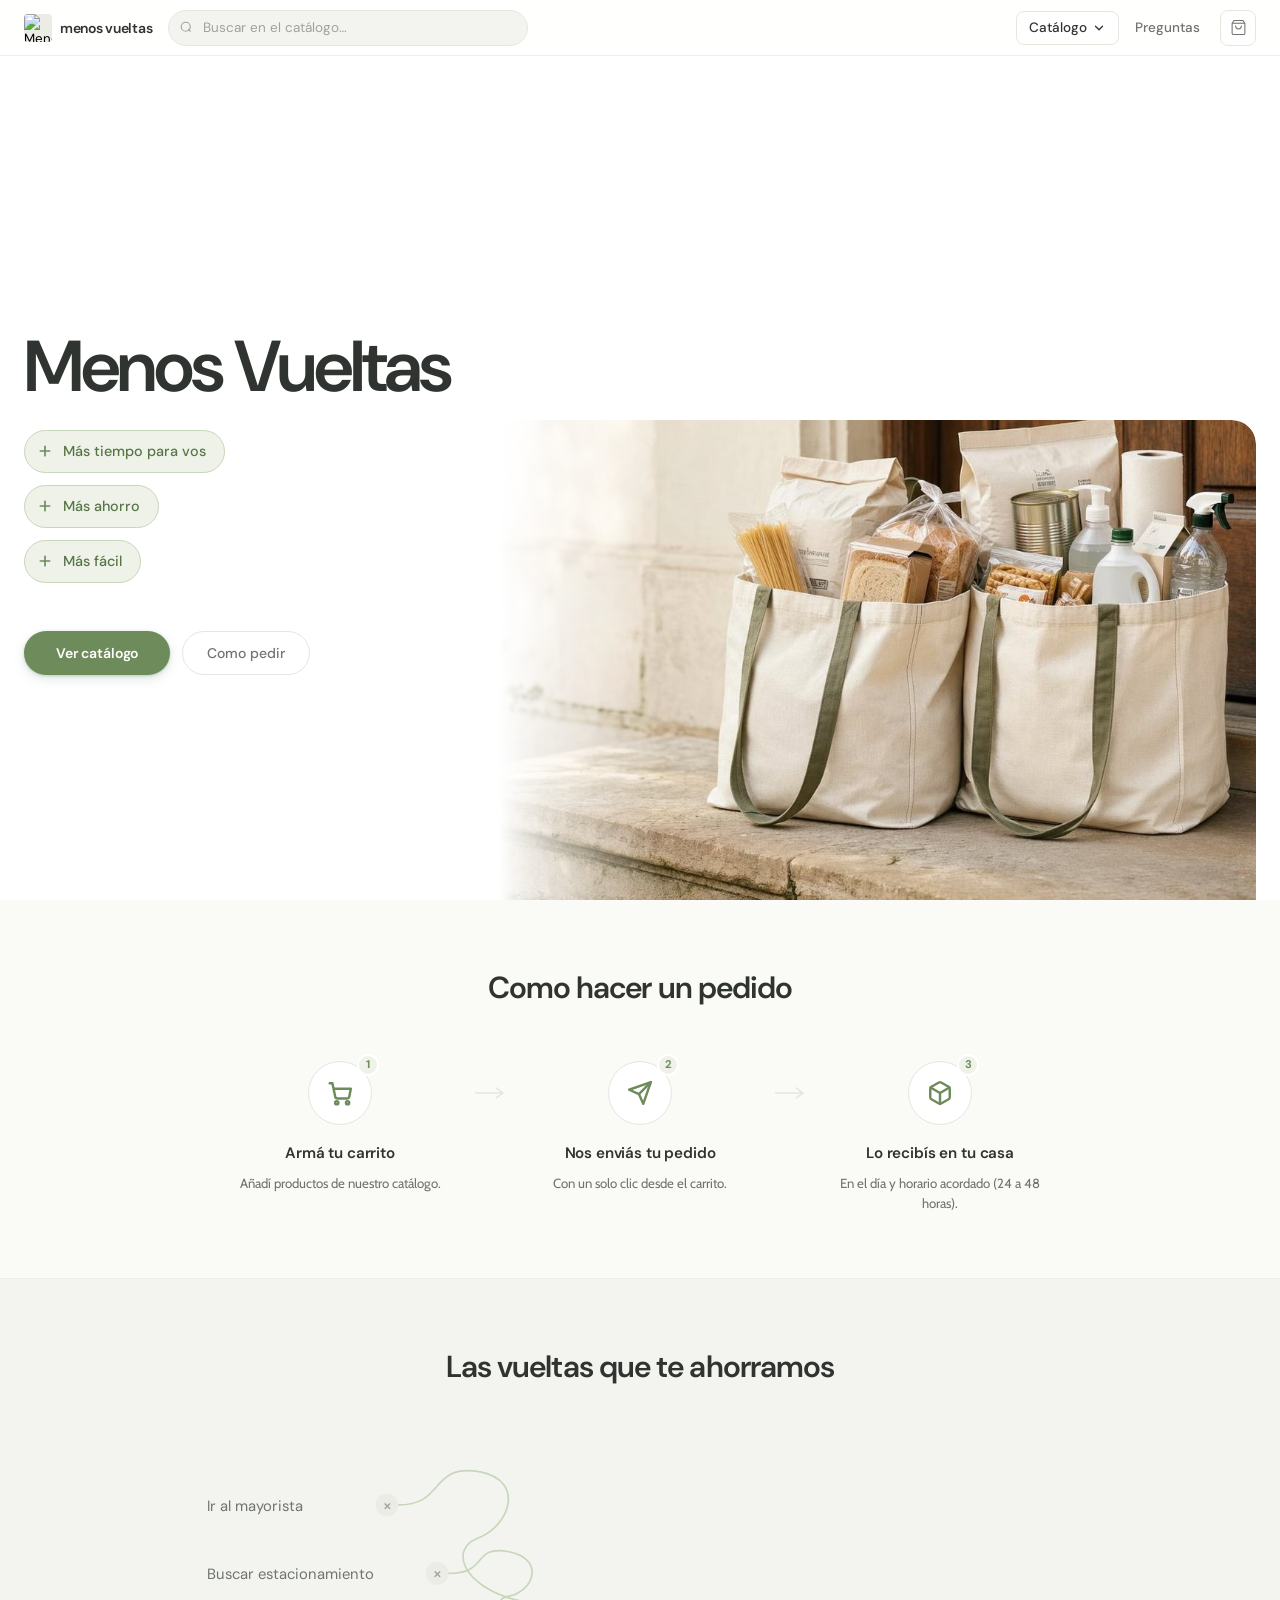
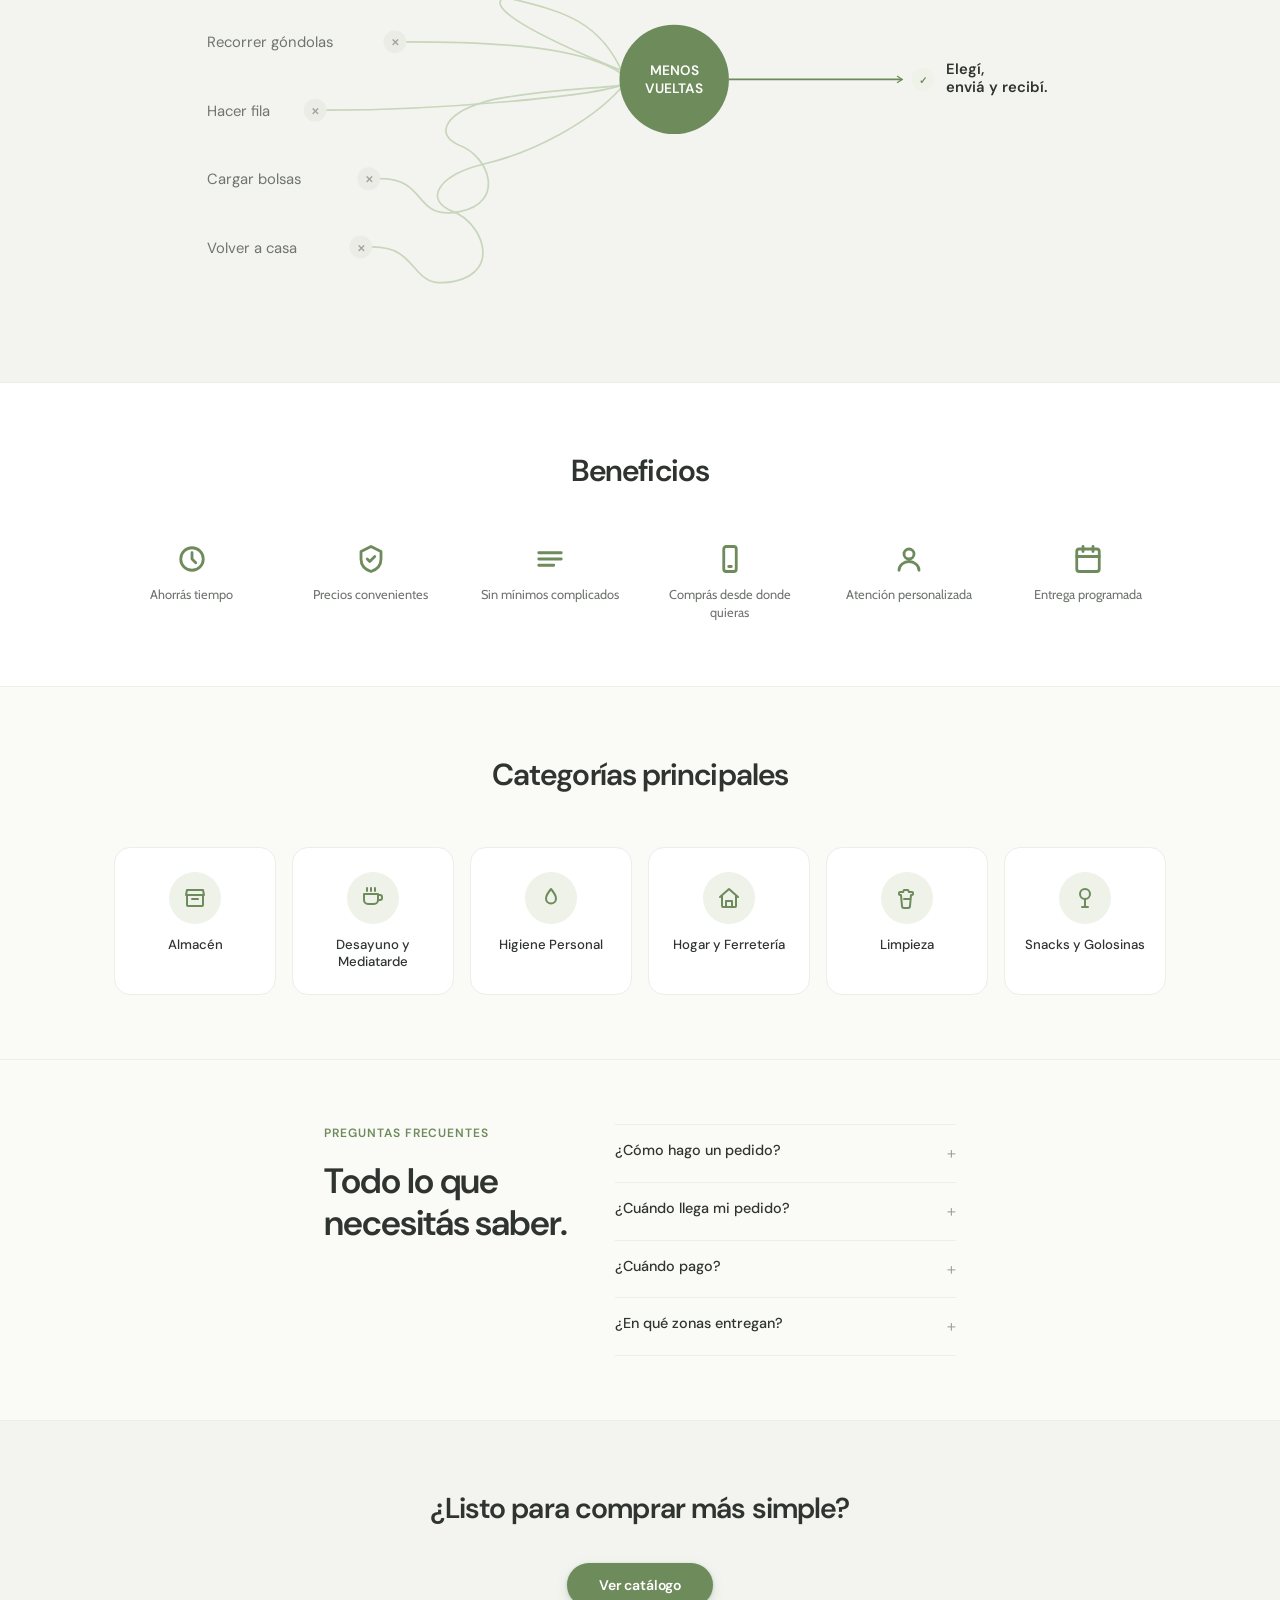
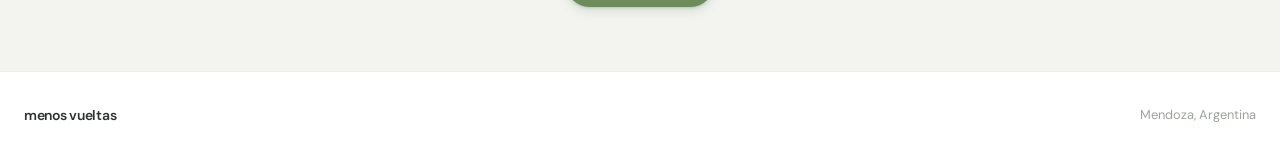
==== index.html @ 3ae4b226 "nuevo Vueltas que te ahorramos" ====
<!DOCTYPE html>
<html lang="es">
<head>
<meta charset="UTF-8">
<meta name="viewport" content="width=device-width, initial-scale=1.0">
<title>Menos Vueltas</title>
<link rel="preconnect" href="https://fonts.googleapis.com">
<link rel="preconnect" href="https://fonts.gstatic.com" crossorigin>
<link href="https://fonts.googleapis.com/css2?family=DM+Sans:ital,opsz,wght@0,9..40,300;0,9..40,400;0,9..40,500;0,9..40,600;0,9..40,700&family=Cabin:wght@400;500;600&display=swap" rel="stylesheet">
<link rel="stylesheet" href="styles.css">
</head>
<body>

<!-- ══ BARRA SUPERIOR ══ -->
<header class="topbar">
  <div class="topbar-inner">

    <button class="brand" onclick="mostrarLanding()">
      <img src="" alt="Menos Vueltas" class="brand-logo">
      <span class="brand-name">menos vueltas</span>
    </button>

    <div class="topbar-center">
      <div class="search-wrap">
        <svg class="search-icon" viewBox="0 0 20 20" fill="none">
          <circle cx="9" cy="9" r="6" stroke="currentColor" stroke-width="1.5"/>
          <path d="M15 15l-2.5-2.5" stroke="currentColor" stroke-width="1.5" stroke-linecap="round"/>
        </svg>
        <input type="text" id="buscador" placeholder="Buscar en el catálogo…" autocomplete="off">
      </div>
    </div>

    <nav class="topbar-nav">
      <div class="nav-dropdown" id="navDropdown">
        <button class="nav-pill" onclick="toggleMegamenu()">
          Catálogo
          <svg class="chevron" viewBox="0 0 16 16" fill="none">
            <path d="M4 6l4 4 4-4" stroke="currentColor" stroke-width="1.5" stroke-linecap="round" stroke-linejoin="round"/>
          </svg>
        </button>
        <div class="nav-megamenu">
          <div class="megamenu-grid" id="megamenuGrid"></div>
        </div>
      </div>

      <button class="nav-ghost hide-mobile" onclick="scrollLanding('faq')">Preguntas</button>

      <button class="cart-trigger" onclick="abrirCarrito()">
        <svg viewBox="0 0 24 24" fill="none">
          <path d="M6 2L3 6v14a2 2 0 002 2h14a2 2 0 002-2V6l-3-4z" stroke="currentColor" stroke-width="1.5" stroke-linejoin="round"/>
          <line x1="3" y1="6" x2="21" y2="6" stroke="currentColor" stroke-width="1.5"/>
          <path d="M16 10a4 4 0 01-8 0" stroke="currentColor" stroke-width="1.5" stroke-linecap="round"/>
        </svg>
        <span class="cart-count" id="cartCount">0</span>
      </button>
    </nav>

  </div>
</header>


<!-- ══ LANDING ══ -->
<div id="vista-landing">

  <!-- Hero -->
  <section class="hero-bg">
  <div class="hero">
    <div class="hero-inner">
      <h1 class="hero-title">Menos Vueltas</h1>
      <div class="hero-pills">
        <span class="hero-pill">
          <svg viewBox="0 0 24 24" fill="none" stroke="currentColor" stroke-width="2.5" stroke-linecap="round"><line x1="12" y1="5" x2="12" y2="19"/><line x1="5" y1="12" x2="19" y2="12"/></svg>
          Más tiempo para vos
        </span>
        <span class="hero-pill">
          <svg viewBox="0 0 24 24" fill="none" stroke="currentColor" stroke-width="2.5" stroke-linecap="round"><line x1="12" y1="5" x2="12" y2="19"/><line x1="5" y1="12" x2="19" y2="12"/></svg>
          Más ahorro
        </span>
        <span class="hero-pill">
          <svg viewBox="0 0 24 24" fill="none" stroke="currentColor" stroke-width="2.5" stroke-linecap="round"><line x1="12" y1="5" x2="12" y2="19"/><line x1="5" y1="12" x2="19" y2="12"/></svg>
          Más fácil
        </span>
      </div>
      <div class="hero-actions">
        <button class="btn-primary" onclick="mostrarCatalogo()">Ver catálogo</button>
        <button class="btn-ghost-dark" onclick="scrollLanding('como-comprar')">Como pedir</button>
      </div>
    </div>
    <div class="hero-visual">
      <img src="hero-bolsas.jpg" alt="Bolsas de compras Menos Vueltas" class="hero-photo">
    </div>
  </div>
  </section>

  <!-- Cómo comprar -->
  <section id="como-comprar" class="como-comprar">
    <div class="como-comprar-inner">
      <h2 class="seccion-h2-center">Como hacer un pedido</h2>
      <div class="pasos-row">

        <div class="paso">
          <div class="paso-icon">
            <span class="paso-num">1</span>
            <svg viewBox="0 0 24 24" fill="none" stroke="currentColor" stroke-width="2.25" stroke-linecap="round" stroke-linejoin="round">
              <circle cx="9" cy="21" r="1.5"/>
              <circle cx="19" cy="21" r="1.5"/>
              <path d="M2.5 3h2.5l2.6 12.4a2 2 0 002 1.6h9a2 2 0 002-1.8L22 8H6"/>
            </svg>
          </div>
          <h3>Armá tu carrito</h3>
          <p>Añadí productos de nuestro catálogo.</p>
        </div>

        <div class="paso-arrow-wrap">
          <svg class="paso-arrow" viewBox="0 0 40 16" fill="none" stroke="currentColor" stroke-width="2" stroke-linecap="round">
            <path d="M2 8h34M28 2l8 6-8 6"/>
          </svg>
        </div>

        <div class="paso">
          <div class="paso-icon">
            <span class="paso-num">2</span>
            <svg viewBox="0 0 24 24" fill="none" stroke="currentColor" stroke-width="2.25" stroke-linecap="round" stroke-linejoin="round">
              <path d="M22 2L11 13"/>
              <path d="M22 2l-7 20-4-9-9-4 20-7z"/>
            </svg>
          </div>
          <h3>Nos enviás tu pedido</h3>
          <p>Con un solo clic desde el carrito.</p>
        </div>

        <div class="paso-arrow-wrap">
          <svg class="paso-arrow" viewBox="0 0 40 16" fill="none" stroke="currentColor" stroke-width="2" stroke-linecap="round">
            <path d="M2 8h34M28 2l8 6-8 6"/>
          </svg>
        </div>

        <div class="paso">
          <div class="paso-icon">
            <span class="paso-num">3</span>
            <svg viewBox="0 0 24 24" fill="none" stroke="currentColor" stroke-width="2.25" stroke-linecap="round" stroke-linejoin="round">
              <path d="M21 16V8a2 2 0 00-1-1.73l-7-4a2 2 0 00-2 0l-7 4A2 2 0 003 8v8a2 2 0 001 1.73l7 4a2 2 0 002 0l7-4A2 2 0 0021 16z"/>
              <polyline points="3.27 6.96 12 12.01 20.73 6.96"/>
              <line x1="12" y1="22.08" x2="12" y2="12"/>
            </svg>
          </div>
          <h3>Lo recibís en tu casa</h3>
          <p>En el día y horario acordado (24 a 48 horas).</p>
        </div>

      </div>
    </div>
  </section>

  <!-- Las vueltas que te ahorramos -->
  <section class="vueltas">
    <div class="vueltas-inner">
      <h2 class="seccion-h2-center">Las vueltas que te ahorramos</h2>

      <div class="vueltas-svg-wrap">
        <svg class="vueltas-svg" viewBox="0 0 800 420" xmlns="http://www.w3.org/2000/svg" preserveAspectRatio="xMidYMid meet">
          <defs>
            <marker id="arrowVueltas" viewBox="0 0 10 10" refX="8" refY="5" markerWidth="5" markerHeight="5" orient="auto-start-reverse">
              <path d="M2 1L8 5L2 9" fill="none" stroke="#6E8B5B" stroke-width="1.5"/>
            </marker>
          </defs>

          <!-- ══ ITEMS IZQUIERDA — texto a la izquierda, badge pegado al final ══ -->
          <text x="20" y="62"  font-size="13" fill="#6F746E" font-family="DM Sans, sans-serif">Ir al mayorista</text>
          <circle cx="178" cy="57"  r="10" fill="#EAECE5"/>
          <text   x="178" y="61"  font-size="9" fill="#9EA39D" text-anchor="middle" font-weight="600">✕</text>

          <text x="20" y="122" font-size="13" fill="#6F746E" font-family="DM Sans, sans-serif">Buscar estacionamiento</text>
          <circle cx="222" cy="117" r="10" fill="#EAECE5"/>
          <text   x="222" y="121" font-size="9" fill="#9EA39D" text-anchor="middle" font-weight="600">✕</text>

          <text x="20" y="182" font-size="13" fill="#6F746E" font-family="DM Sans, sans-serif">Recorrer góndolas</text>
          <circle cx="185" cy="177" r="10" fill="#EAECE5"/>
          <text   x="185" y="181" font-size="9" fill="#9EA39D" text-anchor="middle" font-weight="600">✕</text>

          <text x="20" y="242" font-size="13" fill="#6F746E" font-family="DM Sans, sans-serif">Hacer fila</text>
          <circle cx="115" cy="237" r="10" fill="#EAECE5"/>
          <text   x="115" y="241" font-size="9" fill="#9EA39D" text-anchor="middle" font-weight="600">✕</text>

          <text x="20" y="302" font-size="13" fill="#6F746E" font-family="DM Sans, sans-serif">Cargar bolsas</text>
          <circle cx="162" cy="297" r="10" fill="#EAECE5"/>
          <text   x="162" y="301" font-size="9" fill="#9EA39D" text-anchor="middle" font-weight="600">✕</text>

          <text x="20" y="362" font-size="13" fill="#6F746E" font-family="DM Sans, sans-serif">Volver a casa</text>
          <circle cx="155" cy="357" r="10" fill="#EAECE5"/>
          <text   x="155" y="361" font-size="9" fill="#9EA39D" text-anchor="middle" font-weight="600">✕</text>

          <!-- ══ CURVAS CON RULOS desde el borde derecho de cada badge ══ -->

          <!-- Ir al mayorista (sale x=188): rulo hacia arriba -->
          <path d="M188 57 C 230 57, 215 20, 260 28 C 300 36, 285 76, 258 86 C 232 96, 245 128, 290 140 C 330 150, 365 158, 385 205"
                stroke="#C8D6BB" stroke-width="1.5" fill="none"/>

          <!-- Buscar estacionamiento (sale x=232): rulo pequeño arriba -->
          <path d="M232 117 C 268 117, 252 92, 285 98 C 316 104, 308 132, 285 137 C 266 141, 275 158, 388 204"
                stroke="#C8D6BB" stroke-width="1.5" fill="none"/>

          <!-- Recorrer góndolas (sale x=195): leve arco -->
          <path d="M195 177 C 280 177, 350 182, 384 205"
                stroke="#C8D6BB" stroke-width="1.5" fill="none"/>

          <!-- Hacer fila (sale x=125): leve arco desde abajo -->
          <path d="M125 237 C 230 237, 360 224, 384 215"
                stroke="#C8D6BB" stroke-width="1.5" fill="none"/>

          <!-- Cargar bolsas (sale x=172): rulo hacia abajo -->
          <path d="M172 297 C 215 297, 200 334, 242 326 C 282 318, 268 278, 242 268 C 218 258, 230 238, 270 228 C 320 218, 365 218, 385 215"
                stroke="#C8D6BB" stroke-width="1.5" fill="none"/>

          <!-- Volver a casa (sale x=165): rulo grande hacia abajo -->
          <path d="M165 357 C 210 357, 195 396, 238 387 C 278 378, 262 336, 236 326 C 210 316, 222 294, 264 284 C 306 274, 356 248, 383 218"
                stroke="#C8D6BB" stroke-width="1.5" fill="none"/>

          <!-- ══ LOGO CENTRAL ══ -->
          <circle cx="430" cy="210" r="48" fill="#6E8B5B"/>
          <text x="430" y="206" font-size="12" fill="white" text-anchor="middle" font-family="DM Sans, sans-serif" font-weight="600">MENOS</text>
          <text x="430" y="222" font-size="12" fill="white" text-anchor="middle" font-family="DM Sans, sans-serif" font-weight="600">VUELTAS</text>

          <!-- ══ LÍNEA DE SALIDA ══ -->
          <path d="M478 210 L 630 210" stroke="#6E8B5B" stroke-width="1.5" fill="none" marker-end="url(#arrowVueltas)"/>

          <!-- Check + texto -->
          <circle cx="648" cy="210" r="10" fill="#EEF2E9"/>
          <text x="648" y="214" font-size="9" fill="#6E8B5B" text-anchor="middle" font-weight="700">✓</text>
          <text x="668" y="205" font-size="13" fill="#2F3430" font-family="DM Sans, sans-serif" font-weight="600">Elegí,</text>
          <text x="668" y="221" font-size="13" fill="#2F3430" font-family="DM Sans, sans-serif" font-weight="600">enviá y recibí.</text>

        </svg>
      </div>

    </div>
  </section>

  <!-- Beneficios -->
  <section class="beneficios">
    <div class="beneficios-inner">
      <h2 class="seccion-h2-center">Beneficios</h2>
      <div class="beneficios-grid">

        <div class="beneficio">
          <svg viewBox="0 0 24 24" fill="none" stroke="currentColor" stroke-width="2.25" stroke-linecap="round" stroke-linejoin="round">
            <circle cx="12" cy="12" r="9"/>
            <polyline points="12 7 12 12 15 15"/>
          </svg>
          <p>Ahorrás tiempo</p>
        </div>

        <div class="beneficio">
          <svg viewBox="0 0 24 24" fill="none" stroke="currentColor" stroke-width="2.25" stroke-linecap="round" stroke-linejoin="round">
            <path d="M12 2l8 4v6c0 5-3.5 8.5-8 10-4.5-1.5-8-5-8-10V6l8-4z"/>
            <path d="M9 12l2 2 4-4"/>
          </svg>
          <p>Precios convenientes</p>
        </div>

        <div class="beneficio">
          <svg viewBox="0 0 24 24" fill="none" stroke="currentColor" stroke-width="2.25" stroke-linecap="round" stroke-linejoin="round">
            <path d="M3 7h18M3 12h18M3 17h12"/>
          </svg>
          <p>Sin mínimos complicados</p>
        </div>

        <div class="beneficio">
          <svg viewBox="0 0 24 24" fill="none" stroke="currentColor" stroke-width="2.25" stroke-linecap="round" stroke-linejoin="round">
            <rect x="7" y="2" width="10" height="20" rx="2"/>
            <line x1="11" y1="18" x2="13" y2="18"/>
          </svg>
          <p>Comprás desde donde quieras</p>
        </div>

        <div class="beneficio">
          <svg viewBox="0 0 24 24" fill="none" stroke="currentColor" stroke-width="2.25" stroke-linecap="round" stroke-linejoin="round">
            <circle cx="12" cy="8" r="4"/>
            <path d="M4 21c0-4 4-7 8-7s8 3 8 7"/>
          </svg>
          <p>Atención personalizada</p>
        </div>

        <div class="beneficio">
          <svg viewBox="0 0 24 24" fill="none" stroke="currentColor" stroke-width="2.25" stroke-linecap="round" stroke-linejoin="round">
            <rect x="3" y="4" width="18" height="18" rx="2"/>
            <line x1="16" y1="2" x2="16" y2="6"/>
            <line x1="8" y1="2" x2="8" y2="6"/>
            <line x1="3" y1="10" x2="21" y2="10"/>
          </svg>
          <p>Entrega programada</p>
        </div>

      </div>
    </div>
  </section>

  <!-- Categorías principales -->
  <section class="categorias-home">
    <div class="categorias-home-inner">
      <h2 class="seccion-h2-center">Categorías principales</h2>
      <div class="categorias-grid">

        <button class="categoria-card" onclick="mostrarCatalogo('Almacen')">
          <div class="categoria-img-wrap">
            <svg viewBox="0 0 24 24" fill="none" stroke="currentColor" stroke-width="2" stroke-linecap="round" stroke-linejoin="round"><path d="M3 9l1-5h16l1 5"/><path d="M4 9h16v10a1 1 0 01-1 1H5a1 1 0 01-1-1V9z"/><line x1="9" y1="13" x2="15" y2="13"/></svg>
          </div>
          <span>Almacén</span>
        </button>

        <button class="categoria-card" onclick="mostrarCatalogo('Desayuno y Mediatarde')">
          <div class="categoria-img-wrap">
            <svg viewBox="0 0 24 24" fill="none" stroke="currentColor" stroke-width="2" stroke-linecap="round" stroke-linejoin="round"><path d="M3 8h14v6a4 4 0 01-4 4H7a4 4 0 01-4-4V8z"/><path d="M17 9h2a2 2 0 012 2v1a2 2 0 01-2 2h-2"/><line x1="6" y1="2" x2="6" y2="5"/><line x1="10" y1="2" x2="10" y2="5"/><line x1="14" y1="2" x2="14" y2="5"/></svg>
          </div>
          <span>Desayuno y Mediatarde</span>
        </button>

        <button class="categoria-card" onclick="mostrarCatalogo('Higiene Personal')">
          <div class="categoria-img-wrap">
            <svg viewBox="0 0 24 24" fill="none" stroke="currentColor" stroke-width="2" stroke-linecap="round" stroke-linejoin="round"><path d="M12 3c2.5 3 5 6.2 5 9.5a5 5 0 01-10 0C7 9.2 9.5 6 12 3z"/></svg>
          </div>
          <span>Higiene Personal</span>
        </button>

        <button class="categoria-card" onclick="mostrarCatalogo('Hogar y Ferreteria')">
          <div class="categoria-img-wrap">
            <svg viewBox="0 0 24 24" fill="none" stroke="currentColor" stroke-width="2" stroke-linecap="round" stroke-linejoin="round"><path d="M3 11l9-8 9 8"/><path d="M5 10v10a1 1 0 001 1h12a1 1 0 001-1V10"/><path d="M9 21v-6h6v6"/></svg>
          </div>
          <span>Hogar y Ferretería</span>
        </button>

        <button class="categoria-card" onclick="mostrarCatalogo('Limpieza')">
          <div class="categoria-img-wrap">
            <svg viewBox="0 0 24 24" fill="none" stroke="currentColor" stroke-width="2" stroke-linecap="round" stroke-linejoin="round"><path d="M9 4h4l1 2h3a1 1 0 011 1v1a1 1 0 01-1 1h-1l-1 11a2 2 0 01-2 2H9a2 2 0 01-2-2L6 9H5a1 1 0 01-1-1V7a1 1 0 011-1h3l1-2z"/><line x1="9" y1="13" x2="15" y2="13"/></svg>
          </div>
          <span>Limpieza</span>
        </button>

        <button class="categoria-card" onclick="mostrarCatalogo('Snacks y Golosinas')">
          <div class="categoria-img-wrap">
            <svg viewBox="0 0 24 24" fill="none" stroke="currentColor" stroke-width="2" stroke-linecap="round" stroke-linejoin="round"><circle cx="12" cy="8" r="5"/><path d="M12 13v8"/><path d="M9 21h6"/></svg>
          </div>
          <span>Snacks y Golosinas</span>
        </button>

      </div>
    </div>
  </section>

  <!-- FAQ -->
  <section id="faq" class="faq-section">
    <div class="faq-inner">
      <div class="faq-header">
        <div class="sobre-label">Preguntas frecuentes</div>
        <h2 class="sobre-title">Todo lo que necesitás saber.</h2>
      </div>
      <div class="faq-list">

        <div class="faq-item">
          <button class="faq-pregunta" onclick="toggleFaq(this)">
            <span>¿Cómo hago un pedido?</span>
            <span class="faq-icono">+</span>
          </button>
          <div class="faq-respuesta">
            Elegís los productos desde el catálogo, los agregás al carrito y al finalizar
            te redirigimos a WhatsApp con el pedido ya armado. Nosotros lo confirmamos y coordinamos la entrega.
          </div>
        </div>

        <div class="faq-item">
          <button class="faq-pregunta" onclick="toggleFaq(this)">
            <span>¿Cuándo llega mi pedido?</span>
            <span class="faq-icono">+</span>
          </button>
          <div class="faq-respuesta">
            Coordinamos la entrega según tu zona y tus horarios. Normalmente entre 24 a 48 horas.
          </div>
        </div>

        <div class="faq-item">
          <button class="faq-pregunta" onclick="toggleFaq(this)">
            <span>¿Cuándo pago?</span>
            <span class="faq-icono">+</span>
          </button>
          <div class="faq-respuesta">
            Te vamos a pedir una seña del 10% del total para confirmar tu pedido. El resto lo pagás cuando recibís tu pedido.
          </div>
        </div>

        <div class="faq-item">
          <button class="faq-pregunta" onclick="toggleFaq(this)">
            <span>¿En qué zonas entregan?</span>
            <span class="faq-icono">+</span>
          </button>
          <div class="faq-respuesta">
            Entregamos en Carrodilla y alrededores. Consultanos por WhatsApp por tu dirección.
          </div>
        </div>

      </div>
    </div>
  </section>

  <!-- CTA final -->
  <section class="cta-final">
    <div class="cta-final-inner">
      <h2>¿Listo para comprar más simple?</h2>
      <button class="btn-primary" onclick="mostrarCatalogo()">Ver catálogo</button>
    </div>
  </section>

  <footer class="footer">
    <div class="footer-inner">
      <span class="brand-name">menos vueltas</span>
      <span class="footer-copy">Mendoza, Argentina</span>
    </div>
  </footer>

</div><!-- /vista-landing -->


<!-- ══ CATÁLOGO ══ -->
<div id="vista-catalogo">

  <div class="catalogo-topbar">
    <div class="catalogo-topbar-inner">
      <button class="back-btn" onclick="mostrarLanding()">
        <svg viewBox="0 0 20 20" fill="none">
          <path d="M12 4l-6 6 6 6" stroke="currentColor" stroke-width="1.5" stroke-linecap="round" stroke-linejoin="round"/>
        </svg>
        Inicio
      </button>
      <span class="catalogo-titulo-label" id="catalogo-titulo-label">Catálogo</span>
    </div>
  </div>

  <div class="filtros-wrap">
    <div class="filtros" id="filtros"></div>
  </div>

  <div class="subfiltros-wrap" id="subfiltrosWrap">
    <div class="subfiltros" id="subfiltros"></div>
  </div>

  <main class="catalogo-main">
    <div class="loading" id="loading">
      <div class="loading-spinner"></div>
      <p>Cargando productos…</p>
    </div>
    <div id="catalogo"></div>
  </main>

</div><!-- /vista-catalogo -->


<!-- ══ CARRITO (drawer) ══ -->
<div class="carrito-overlay" id="carritoOverlay" onclick="if(event.target===this)cerrarCarrito()">
  <aside class="carrito-panel">

    <div class="carrito-header">
      <h2>Tu pedido</h2>
      <button class="carrito-close" onclick="cerrarCarrito()">
        <svg viewBox="0 0 20 20" fill="none">
          <path d="M5 5l10 10M15 5L5 15" stroke="currentColor" stroke-width="1.5" stroke-linecap="round"/>
        </svg>
      </button>
    </div>

    <div class="carrito-items" id="carritoItems">
      <div class="carrito-empty">Tu carrito está vacío</div>
    </div>

    <div class="carrito-footer">
      <div class="carrito-total">
        <span class="carrito-total-label">Total estimado</span>
        <span class="carrito-total-valor" id="carritoTotal">—</span>
      </div>
      <div class="carrito-nota" id="carritoNota"></div>
      <button class="whatsapp-btn" onclick="enviarWhatsApp()">
        <svg viewBox="0 0 24 24" fill="currentColor">
          <path d="M17.472 14.382c-.297-.149-1.758-.867-2.03-.967-.273-.099-.471-.148-.67.15-.197.297-.767.966-.94 1.164-.173.199-.347.223-.644.075-.297-.15-1.255-.463-2.39-1.475-.883-.788-1.48-1.761-1.653-2.059-.173-.297-.018-.458.13-.606.134-.133.298-.347.446-.52.149-.174.198-.298.298-.497.099-.198.05-.371-.025-.52-.075-.149-.669-1.612-.916-2.207-.242-.579-.487-.5-.669-.51-.173-.008-.371-.01-.57-.01-.198 0-.52.074-.792.372-.272.297-1.04 1.016-1.04 2.479 0 1.462 1.065 2.875 1.213 3.074.149.198 2.096 3.2 5.077 4.487.709.306 1.262.489 1.694.625.712.227 1.36.195 1.871.118.571-.085 1.758-.719 2.006-1.413.248-.694.248-1.289.173-1.413-.074-.124-.272-.198-.57-.347m-5.421 7.403h-.004a9.87 9.87 0 01-5.031-1.378l-.361-.214-3.741.982.998-3.648-.235-.374a9.86 9.86 0 01-1.51-5.26c.001-5.45 4.436-9.884 9.888-9.884 2.64 0 5.122 1.03 6.988 2.898a9.825 9.825 0 012.893 6.994c-.003 5.45-4.437 9.884-9.885 9.884m8.413-18.297A11.815 11.815 0 0012.05 0C5.495 0 .16 5.335.157 11.892c0 2.096.547 4.142 1.588 5.945L.057 24l6.305-1.654a11.882 11.882 0 005.683 1.448h.005c6.554 0 11.89-5.335 11.893-11.893a11.821 11.821 0 00-3.48-8.413z"/>
        </svg>
        Enviar pedido
      </button>
    </div>

  </aside>
</div>

<script src="app.js"></script>
</body>
</html>
---- styles.css ----
/* ══════════════════════════════════════════════════════
   MENOS VUELTAS — Sistema de diseño
   Filosofía: MENOS. Más aire. Más claridad.
══════════════════════════════════════════════════════ */

@import url('https://fonts.googleapis.com/css2?family=DM+Sans:wght@300;400;500;600;700&family=Cabin:wght@400;500;600&display=swap');

/* ── Tokens ── */
:root {
  /* Superficies */
  --bg:        #FAFAF7;
  --surface:   #ffffff;
  --surface-2: #F3F4EF;
  --surface-3: #EAECE5;

  /* Bordes */
  --line:      #E4E7E0;
  --line-soft: #ECEEE8;

  /* Texto */
  --t1: #2F3430;
  --t2: #6F746E;
  --t3: #9EA39D;

  /* Acento — verde oliva */
  --accent:      #6E8B5B;
  --accent-2:    #587547;
  --accent-bg:   #EEF2E9;
  --accent-line: #C8D6BB;

  /* Util */
  --red:   #c0392b;
  --wa:    #25D366;

  /* Tipografía */
  --font:      'DM Sans', -apple-system, BlinkMacSystemFont, sans-serif;
  --font-body: 'Cabin', Georgia, serif;

  /* Espaciado */
  --space-1: 4px;
  --space-2: 8px;
  --space-3: 12px;
  --space-4: 16px;
  --space-5: 24px;
  --space-6: 32px;
  --space-7: 48px;
  --space-8: 48px;
  --space-9: 64px;

  /* Radios */
  --r1: 4px;
  --r2: 8px;
  --r3: 12px;
  --r4: 16px;
  --r5: 24px;
  --rf: 999px;

  /* Sombras */
  --s1: 0 1px 3px rgba(0,0,0,.05), 0 1px 2px rgba(0,0,0,.04);
  --s2: 0 4px 16px rgba(0,0,0,.06), 0 1px 4px rgba(0,0,0,.04);
  --s3: 0 8px 32px rgba(0,0,0,.08), 0 2px 8px rgba(0,0,0,.04);
  --s4: 0 20px 60px rgba(0,0,0,.10), 0 4px 16px rgba(0,0,0,.05);

  --ease: cubic-bezier(.16,1,.3,1);
  --t: 180ms;
}

/* ── Reset ── */
*, *::before, *::after { box-sizing: border-box; margin: 0; padding: 0; }
html { scroll-behavior: smooth; -webkit-text-size-adjust: 100%; }
body {
  font-family: var(--font);
  background: var(--bg);
  color: var(--t1);
  font-size: 15px;
  line-height: 1.6;
  -webkit-font-smoothing: antialiased;
  -moz-osx-font-smoothing: grayscale;
}

/* Textos largos y párrafos usan Cabin */
.hero-sub,
.sobre-text,
.faq-respuesta,
.pillar p,
.carrito-nota {
  font-family: var(--font-body);
}
button { font-family: var(--font); cursor: pointer; }
img { display: block; max-width: 100%; }


/* ══════════════════════════════════════════════════════
   TOPBAR
══════════════════════════════════════════════════════ */
.topbar {
  position: sticky;
  top: 0;
  z-index: 100;
  height: 56px;
  background: rgba(255,255,255,.90);
  backdrop-filter: saturate(180%) blur(16px);
  -webkit-backdrop-filter: saturate(180%) blur(16px);
  border-bottom: 1px solid var(--line-soft);
}

.topbar-inner {
  max-width: 1280px;
  margin: 0 auto;
  padding: 0 var(--space-5);
  height: 100%;
  display: flex;
  align-items: center;
  gap: var(--space-4);
}

/* Marca */
.brand {
  display: flex;
  align-items: center;
  gap: var(--space-2);
  background: none;
  border: none;
  padding: 0;
  flex-shrink: 0;
  text-decoration: none;
}
.brand-logo {
  width: 28px;
  height: 28px;
  border-radius: var(--r1);
  background: var(--surface-3);
  object-fit: contain;
}
.brand-name {
  font-size: 0.875rem;
  font-weight: 600;
  color: var(--t1);
  letter-spacing: -0.02em;
}

/* Buscador */
.topbar-center {
  flex: 1;
  max-width: 360px;
}
.search-wrap {
  position: relative;
  display: flex;
  align-items: center;
}
.search-icon {
  position: absolute;
  left: 11px;
  width: 15px;
  height: 15px;
  color: var(--t3);
  pointer-events: none;
  flex-shrink: 0;
}
.search-wrap input {
  width: 100%;
  height: 36px;
  padding: 0 var(--space-4) 0 34px;
  border: 1px solid var(--line);
  border-radius: var(--rf);
  background: var(--surface-2);
  font-family: var(--font);
  font-size: 0.845rem;
  color: var(--t1);
  outline: none;
  transition: border-color var(--t) var(--ease),
              background var(--t) var(--ease),
              box-shadow var(--t) var(--ease);
}
.search-wrap input::placeholder { color: var(--t3); }
.search-wrap input:focus {
  border-color: var(--accent-line);
  background: var(--surface);
  box-shadow: 0 0 0 3px rgba(61,107,79,.10);
}

/* Nav */
.topbar-nav {
  display: flex;
  align-items: center;
  gap: var(--space-1);
  margin-left: auto;
  flex-shrink: 0;
}

.nav-ghost {
  height: 34px;
  padding: 0 var(--space-3);
  border: none;
  background: none;
  color: var(--t2);
  font-size: 0.845rem;
  font-weight: 500;
  border-radius: var(--r2);
  transition: background var(--t), color var(--t);
  white-space: nowrap;
}
.nav-ghost:hover { background: var(--surface-2); color: var(--t1); }

/* Dropdown catálogo */
.nav-dropdown { position: relative; }

.nav-pill {
  height: 34px;
  padding: 0 var(--space-3);
  border: 1px solid var(--line);
  background: var(--surface);
  color: var(--t1);
  font-size: 0.845rem;
  font-weight: 500;
  border-radius: var(--r2);
  display: flex;
  align-items: center;
  gap: 5px;
  transition: background var(--t), border-color var(--t), color var(--t);
}
.nav-pill:hover { background: var(--surface-2); }
.nav-dropdown.open .nav-pill {
  background: var(--accent);
  border-color: var(--accent);
  color: white;
}
.chevron {
  width: 14px;
  height: 14px;
  transition: transform var(--t) var(--ease);
}
.nav-dropdown.open .chevron { transform: rotate(180deg); }

/* Megamenu */
.nav-megamenu {
  display: none;
  position: fixed;
  left: var(--space-4);
  right: var(--space-4);
  background: var(--surface);
  border: 1px solid var(--line);
  border-radius: var(--r4);
  box-shadow: var(--s4);
  z-index: 200;
  padding: var(--space-5) var(--space-6);
}
.nav-dropdown.open .nav-megamenu { display: block; }

.megamenu-grid {
  display: flex;
  gap: 0;
  overflow-x: auto;
  scrollbar-width: none;
}
.megamenu-grid::-webkit-scrollbar { display: none; }

.megamenu-col {
  flex: 1;
  min-width: 130px;
  max-width: 180px;
  padding: 0 var(--space-5);
  border-right: 1px solid var(--line-soft);
}
.megamenu-col:first-child { padding-left: 0; }
.megamenu-col:last-child  { border-right: none; padding-right: 0; }

.megamenu-cat {
  font-size: 0.68rem;
  font-weight: 600;
  color: var(--accent);
  text-transform: uppercase;
  letter-spacing: .08em;
  margin-bottom: var(--space-3);
  padding-bottom: var(--space-2);
  border-bottom: 1px solid var(--accent-bg);
}
.megamenu-sub {
  display: block;
  width: 100%;
  padding: 5px 0;
  background: none;
  border: none;
  text-align: left;
  font-size: 0.845rem;
  color: var(--t2);
  transition: color var(--t);
  white-space: normal;
  word-break: break-word;
  line-height: 1.35;
}
.megamenu-sub:hover { color: var(--accent); }

/* Carrito trigger */
.cart-trigger {
  position: relative;
  width: 36px;
  height: 36px;
  border: 1px solid var(--line);
  background: var(--surface);
  border-radius: var(--r2);
  display: flex;
  align-items: center;
  justify-content: center;
  color: var(--t2);
  transition: background var(--t), border-color var(--t), color var(--t);
  margin-left: var(--space-1);
}
.cart-trigger svg { width: 17px; height: 17px; }
.cart-trigger:hover { background: var(--surface-2); color: var(--t1); }

.cart-count {
  position: absolute;
  top: -5px;
  right: -5px;
  min-width: 18px;
  height: 18px;
  padding: 0 4px;
  background: var(--accent);
  color: white;
  border-radius: var(--rf);
  font-size: 0.68rem;
  font-weight: 600;
  display: none;
  align-items: center;
  justify-content: center;
  border: 2px solid var(--surface);
}
.cart-count.visible { display: flex; }


/* ══════════════════════════════════════════════════════
   VISTAS
══════════════════════════════════════════════════════ */
#vista-landing  { display: block; }
#vista-catalogo { display: none;  }
#vista-landing.oculta   { display: none;  }
#vista-catalogo.visible { display: block; }


/* ══════════════════════════════════════════════════════
   LANDING — HERO
══════════════════════════════════════════════════════ */
.hero-bg {
  background: var(--surface);
}

.hero {
  display: flex;
  align-items: center;
  gap: var(--space-8);
  min-height: calc(100vh - 56px);
  max-width: 1280px;
  margin: 0 auto;
  padding: var(--space-8) var(--space-5) 0;
}

.hero-inner { max-width: 560px; }

.hero-eyebrow {
  font-size: 0.775rem;
  font-weight: 500;
  color: var(--accent);
  letter-spacing: .06em;
  text-transform: uppercase;
  margin-bottom: var(--space-5);
}

.hero-title {
  font-size: clamp(2.8rem, 6vw, 4.5rem);
  font-weight: 600;
  line-height: 1.06;
  letter-spacing: -0.04em;
  color: var(--t1);
  margin-bottom: var(--space-5);
}

.hero-sub {
  font-size: 1.05rem;
  line-height: 1.7;
  color: var(--t2);
  font-weight: 400;
  max-width: 400px;
  margin-bottom: var(--space-7);
}

.hero-pills {
  display: flex;
  flex-direction: column;
  align-items: flex-start;
  gap: var(--space-3);
  margin-bottom: var(--space-7);
}

.hero-pill {
  display: inline-flex;
  align-items: center;
  gap: 10px;
  padding: 9px 18px 9px 12px;
  background: var(--accent-bg);
  border: 1px solid var(--accent-line);
  border-radius: var(--rf);
  font-size: 0.9rem;
  font-weight: 500;
  color: var(--accent-2);
}
.hero-pill svg {
  width: 16px;
  height: 16px;
  color: var(--accent);
  flex-shrink: 0;
}

.hero-actions {
  display: flex;
  align-items: center;
  gap: var(--space-3);
  flex-wrap: wrap;
}

.hero-visual {
  flex: 1;
  display: flex;
  align-items: flex-end;
  justify-content: center;
  min-height: 300px;
  position: relative;
  align-self: stretch;
}

.hero-photo {
  width: 100%;
  height: auto;
  max-height: 480px;
  object-fit: cover;
  object-position: bottom;
  border-radius: var(--r5) var(--r5) 0 0;
  -webkit-mask-image: linear-gradient(to right, transparent 0%, black 22%);
  mask-image: linear-gradient(to right, transparent 0%, black 22%);
  display: block;
}


/* ══════════════════════════════════════════════════════
   BOTONES (sistema)
══════════════════════════════════════════════════════ */
.btn-primary {
  height: 44px;
  padding: 0 var(--space-6);
  background: var(--accent);
  color: white;
  border: none;
  border-radius: var(--rf);
  font-size: 0.875rem;
  font-weight: 600;
  letter-spacing: -0.01em;
  transition: background var(--t) var(--ease),
              transform var(--t) var(--ease),
              box-shadow var(--t) var(--ease);
  box-shadow: 0 1px 3px rgba(61,107,79,.25), 0 4px 12px rgba(61,107,79,.15);
}
.btn-primary:hover {
  background: var(--accent-2);
  transform: translateY(-1px);
  box-shadow: 0 2px 6px rgba(61,107,79,.25), 0 8px 20px rgba(61,107,79,.18);
}
.btn-primary:active { transform: translateY(0); }

.btn-ghost-dark {
  height: 44px;
  padding: 0 var(--space-5);
  background: none;
  color: var(--t2);
  border: 1px solid var(--line);
  border-radius: var(--rf);
  font-size: 0.875rem;
  font-weight: 500;
  transition: background var(--t), color var(--t), border-color var(--t);
}
.btn-ghost-dark:hover { background: var(--surface-2); color: var(--t1); border-color: var(--surface-3); }


/* ══════════════════════════════════════════════════════
   PILLARS
══════════════════════════════════════════════════════ */
.pillars {
  background: var(--bg);
  border-bottom: 1px solid var(--line-soft);
}

.pillars-inner {
  max-width: 1280px;
  margin: 0 auto;
  padding: var(--space-8) var(--space-5);
  display: flex;
  align-items: stretch;
  gap: 0;
}

.pillar {
  flex: 1;
  padding: 0 var(--space-7);
}
.pillar:first-child { padding-left: 0; }
.pillar:last-child  { padding-right: 0; }

.pillar-divider {
  width: 1px;
  background: var(--line);
  flex-shrink: 0;
  align-self: stretch;
}

.pillar-num {
  display: block;
  font-size: 0.68rem;
  font-weight: 600;
  color: var(--accent);
  letter-spacing: .08em;
  margin-bottom: var(--space-3);
}
.pillar h3 {
  font-size: 1.1rem;
  font-weight: 600;
  letter-spacing: -0.02em;
  color: var(--t1);
  margin-bottom: var(--space-2);
}
.pillar p {
  font-size: 0.875rem;
  color: var(--t2);
  line-height: 1.65;
}


/* ══════════════════════════════════════════════════════
   TÍTULO DE SECCIÓN CENTRADO (reutilizable)
══════════════════════════════════════════════════════ */
.seccion-h2-center {
  font-size: clamp(1.5rem, 2.6vw, 1.9rem);
  font-weight: 600;
  letter-spacing: -0.03em;
  color: var(--t1);
  text-align: center;
  margin-bottom: var(--space-7);
}


/* ══════════════════════════════════════════════════════
   CÓMO COMPRAR
══════════════════════════════════════════════════════ */
.como-comprar {
  background: var(--bg);
  border-bottom: 1px solid var(--line-soft);
}
.como-comprar-inner {
  max-width: 1100px;
  margin: 0 auto;
  padding: var(--space-9) var(--space-5);
}

.pasos-row {
  display: flex;
  align-items: flex-start;
  justify-content: center;
  gap: var(--space-5);
}

.paso {
  flex: 1;
  max-width: 220px;
  display: flex;
  flex-direction: column;
  align-items: center;
  text-align: center;
}

.paso-icon {
  width: 64px;
  height: 64px;
  border-radius: 50%;
  background: var(--surface);
  border: 1px solid var(--line);
  display: flex;
  align-items: center;
  justify-content: center;
  margin-bottom: var(--space-4);
  color: var(--accent);
  position: relative;
}
.paso-icon svg { width: 26px; height: 26px; }

.paso-num {
  position: absolute;
  top: -8px;
  right: -8px;
  font-size: 0.7rem;
  font-weight: 700;
  color: var(--accent);
  background: var(--accent-bg);
  border: 2px solid var(--surface);
  width: 22px;
  height: 22px;
  border-radius: 50%;
  display: flex;
  align-items: center;
  justify-content: center;
}

.paso h3 {
  font-size: 0.95rem;
  font-weight: 600;
  letter-spacing: -0.01em;
  color: var(--t1);
  margin-bottom: var(--space-2);
}
.paso p {
  font-size: 0.825rem;
  color: var(--t2);
  font-family: var(--font-body);
  line-height: 1.55;
}

/* Centrado exacto respecto a los 64px del paso-icon */
.paso-arrow-wrap {
  display: flex;
  align-items: center;
  height: 64px;
  flex-shrink: 0;
}

.paso-arrow {
  width: 32px;
  height: 14px;
  color: var(--line);
  flex-shrink: 0;
}


/* ══════════════════════════════════════════════════════
   LAS VUELTAS QUE TE AHORRAMOS
══════════════════════════════════════════════════════ */
.vueltas {
  background: var(--surface-2);
  border-bottom: 1px solid var(--line-soft);
}
.vueltas-inner {
  max-width: 960px;
  margin: 0 auto;
  padding: var(--space-9) var(--space-5);
}

.vueltas-svg-wrap {
  width: 100%;
  overflow-x: auto;
  -webkit-overflow-scrolling: touch;
}

.vueltas-svg {
  width: 100%;
  min-width: 600px;
  display: block;
}


/* ══════════════════════════════════════════════════════
   BENEFICIOS
══════════════════════════════════════════════════════ */
.beneficios {
  background: var(--surface);
  border-bottom: 1px solid var(--line-soft);
}
.beneficios-inner {
  max-width: 1100px;
  margin: 0 auto;
  padding: var(--space-9) var(--space-5);
}

.beneficios-grid {
  display: grid;
  grid-template-columns: repeat(6, 1fr);
  gap: var(--space-5);
}

.beneficio {
  display: flex;
  flex-direction: column;
  align-items: center;
  text-align: center;
  gap: var(--space-3);
}
.beneficio svg {
  width: 30px;
  height: 30px;
  color: var(--accent);
}
.beneficio p {
  font-size: 0.8rem;
  color: var(--t2);
  line-height: 1.4;
  font-family: var(--font-body);
}


/* ══════════════════════════════════════════════════════
   CATEGORÍAS PRINCIPALES
══════════════════════════════════════════════════════ */
.categorias-home {
  background: var(--bg);
  border-bottom: 1px solid var(--line-soft);
}
.categorias-home-inner {
  max-width: 1100px;
  margin: 0 auto;
  padding: var(--space-9) var(--space-5);
}

.categorias-grid {
  display: grid;
  grid-template-columns: repeat(6, 1fr);
  gap: var(--space-4);
}

.categoria-card {
  background: var(--surface);
  border: 1px solid var(--line-soft);
  border-radius: var(--r4);
  padding: var(--space-5) var(--space-3);
  display: flex;
  flex-direction: column;
  align-items: center;
  gap: var(--space-3);
  cursor: pointer;
  transition: border-color var(--t) var(--ease), transform var(--t) var(--ease), box-shadow var(--t) var(--ease);
}
.categoria-card:hover {
  border-color: var(--accent-line);
  transform: translateY(-2px);
  box-shadow: var(--s2);
}

.categoria-img-wrap {
  width: 52px;
  height: 52px;
  border-radius: 50%;
  background: var(--accent-bg);
  display: flex;
  align-items: center;
  justify-content: center;
  color: var(--accent);
}
.categoria-img-wrap svg { width: 24px; height: 24px; }

.categoria-card span {
  font-size: 0.825rem;
  font-weight: 500;
  color: var(--t1);
}


/* ══════════════════════════════════════════════════════
   CTA FINAL
══════════════════════════════════════════════════════ */
.cta-final {
  background: var(--surface-2);
}
.cta-final-inner {
  max-width: 600px;
  margin: 0 auto;
  padding: var(--space-9) var(--space-5);
  text-align: center;
  display: flex;
  flex-direction: column;
  align-items: center;
  gap: var(--space-6);
}
.cta-final h2 {
  font-size: clamp(1.4rem, 2.6vw, 1.8rem);
  font-weight: 600;
  letter-spacing: -0.03em;
  color: var(--t1);
}


/* ══════════════════════════════════════════════════════
   SOBRE NOSOTROS
══════════════════════════════════════════════════════ */
.sobre {
  background: var(--surface);
  border-bottom: 1px solid var(--line-soft);
}
.sobre-inner {
  max-width: 680px;
  margin: 0 auto;
  padding: var(--space-9) var(--space-5);
}
.sobre-label {
  font-size: 0.75rem;
  font-weight: 600;
  color: var(--accent);
  text-transform: uppercase;
  letter-spacing: .08em;
  margin-bottom: var(--space-4);
}
.sobre-title {
  font-size: clamp(1.6rem, 3vw, 2.2rem);
  font-weight: 600;
  letter-spacing: -0.03em;
  line-height: 1.2;
  color: var(--t1);
  margin-bottom: var(--space-5);
}
.sobre-text {
  font-size: 1rem;
  line-height: 1.8;
  color: var(--t2);
}


/* ══════════════════════════════════════════════════════
   FAQ
══════════════════════════════════════════════════════ */
.faq-section {
  background: var(--bg);
  border-bottom: 1px solid var(--line-soft);
}
.faq-inner {
  max-width: 680px;
  margin: 0 auto;
  padding: var(--space-9) var(--space-5);
  display: grid;
  grid-template-columns: 1fr 1.4fr;
  gap: var(--space-8);
  align-items: start;
}
.faq-header { position: static; }

.faq-list { display: flex; flex-direction: column; }

.faq-item {
  border-top: 1px solid var(--line-soft);
}
.faq-item:last-child { border-bottom: 1px solid var(--line-soft); }

.faq-pregunta {
  width: 100%;
  background: none;
  border: none;
  padding: var(--space-4) 0;
  display: flex;
  justify-content: space-between;
  align-items: flex-start;
  gap: var(--space-4);
  text-align: left;
  font-size: 0.9rem;
  font-weight: 500;
  color: var(--t1);
  transition: color var(--t);
}
.faq-pregunta:hover { color: var(--accent); }
.faq-item.open .faq-pregunta { color: var(--accent); }

.faq-icono {
  font-size: 1.1rem;
  font-style: normal;
  font-weight: 300;
  color: var(--t3);
  flex-shrink: 0;
  line-height: 1.4;
  transition: transform var(--t) var(--ease), color var(--t);
}
.faq-item.open .faq-icono { transform: rotate(45deg); color: var(--accent); }

.faq-respuesta {
  display: none;
  padding-bottom: var(--space-4);
  font-size: 0.875rem;
  line-height: 1.75;
  color: var(--t2);
}
.faq-item.open .faq-respuesta { display: block; }


/* ══════════════════════════════════════════════════════
   FOOTER
══════════════════════════════════════════════════════ */
.footer {
  background: var(--surface);
  border-top: 1px solid var(--line-soft);
}
.footer-inner {
  max-width: 1280px;
  margin: 0 auto;
  padding: var(--space-6) var(--space-5);
  display: flex;
  align-items: center;
  justify-content: space-between;
}
.footer-copy {
  font-size: 0.8rem;
  color: var(--t3);
}


/* ══════════════════════════════════════════════════════
   VISTA CATÁLOGO
══════════════════════════════════════════════════════ */
.catalogo-topbar {
  background: var(--surface);
  border-bottom: 1px solid var(--line-soft);
  height: 48px;
}
.catalogo-topbar-inner {
  max-width: 1280px;
  margin: 0 auto;
  padding: 0 var(--space-5);
  height: 100%;
  display: flex;
  align-items: center;
  gap: var(--space-4);
}

.back-btn {
  display: flex;
  align-items: center;
  gap: 6px;
  background: none;
  border: none;
  font-size: 0.845rem;
  font-weight: 500;
  color: var(--t2);
  padding: var(--space-1) 0;
  border-radius: var(--r1);
  transition: color var(--t);
}
.back-btn svg { width: 16px; height: 16px; }
.back-btn:hover { color: var(--accent); }

.catalogo-titulo-label {
  font-size: 0.845rem;
  color: var(--t3);
  font-weight: 400;
}

/* Filtros */
.filtros-wrap {
  background: var(--surface);
  border-bottom: 1px solid var(--line-soft);
  overflow-x: auto;
  scrollbar-width: none;
}
.filtros-wrap::-webkit-scrollbar { display: none; }

.filtros {
  display: flex;
  gap: var(--space-2);
  padding: var(--space-3) var(--space-5);
  max-width: 1280px;
  margin: 0 auto;
  white-space: nowrap;
}

.filtro-btn {
  height: 30px;
  padding: 0 var(--space-3);
  background: none;
  border: 1px solid var(--line);
  border-radius: var(--rf);
  font-family: var(--font);
  font-size: 0.8rem;
  font-weight: 500;
  color: var(--t2);
  flex-shrink: 0;
  transition: all var(--t);
}
.filtro-btn:hover { border-color: var(--accent-line); color: var(--accent); background: var(--accent-bg); }
.filtro-btn.active { background: var(--accent); border-color: var(--accent); color: white; font-weight: 600; }

/* Subfiltros */
.subfiltros-wrap {
  background: var(--bg);
  border-bottom: 1px solid var(--line-soft);
  overflow-x: auto;
  scrollbar-width: none;
  display: none;
}
.subfiltros-wrap::-webkit-scrollbar { display: none; }
.subfiltros-wrap.visible { display: block; }

.subfiltros {
  display: flex;
  gap: var(--space-2);
  padding: var(--space-2) var(--space-5);
  max-width: 1280px;
  margin: 0 auto;
  white-space: nowrap;
}

.subfiltro-btn {
  height: 26px;
  padding: 0 10px;
  background: var(--surface);
  border: 1px solid var(--line);
  border-radius: var(--rf);
  font-family: var(--font);
  font-size: 0.775rem;
  font-weight: 500;
  color: var(--t2);
  flex-shrink: 0;
  transition: all var(--t);
}
.subfiltro-btn:hover { border-color: var(--accent-line); color: var(--accent); }
.subfiltro-btn.active { background: var(--accent-bg); border-color: var(--accent-line); color: var(--accent); font-weight: 600; }

/* Grid */
.catalogo-main {
  max-width: 1280px;
  margin: 0 auto;
  padding: var(--space-6) var(--space-5) 120px;
}

.seccion-titulo {
  font-size: 0.7rem;
  font-weight: 600;
  color: var(--t3);
  text-transform: uppercase;
  letter-spacing: .09em;
  margin: var(--space-7) 0 var(--space-4);
  display: flex;
  align-items: center;
  gap: var(--space-3);
}
.seccion-titulo::after { content: ''; flex: 1; height: 1px; background: var(--line-soft); }

.grid {
  display: grid;
  grid-template-columns: repeat(auto-fill, minmax(196px, 1fr));
  gap: 10px;
}


/* ══════════════════════════════════════════════════════
   CARD
══════════════════════════════════════════════════════ */
.card {
  background: var(--surface);
  border: 1px solid var(--line-soft);
  border-radius: var(--r4);
  overflow: hidden;
  cursor: pointer;
  position: relative;
  transition: border-color var(--t) var(--ease),
              box-shadow var(--t) var(--ease),
              transform var(--t) var(--ease);
}
.card:hover {
  border-color: var(--accent-line);
  box-shadow: var(--s2);
  transform: translateY(-2px);
}
.card.expanded {
  border-color: var(--accent-line);
  box-shadow: var(--s2);
  transform: none;
  cursor: default;
}

/* Imagen */
.card-img-wrap {
  width: 100%;
  aspect-ratio: 1;
  background: var(--surface-2);
  display: flex;
  align-items: center;
  justify-content: center;
  overflow: hidden;
  position: relative;
}
.card-img-wrap img {
  width: 100%;
  height: 100%;
  object-fit: contain;
  padding: var(--space-3);
  filter:
    drop-shadow(0px 18px 8px rgba(60, 90, 45, 0.50))
    drop-shadow(0px 22px 18px rgba(60, 90, 45, 0.28))
    drop-shadow(0px 30px 28px rgba(60, 90, 45, 0.12));
}
.card-img-placeholder {
  font-size: 2rem;
  opacity: .2;
  user-select: none;
}

/* Dots variante */
.variante-dots {
  position: absolute;
  bottom: var(--space-2);
  left: 50%;
  transform: translateX(-50%);
  display: flex;
  gap: 4px;
}
.variante-dot {
  width: 4px;
  height: 4px;
  border-radius: 50%;
  background: rgba(0,0,0,.15);
  transition: background var(--t);
}
.variante-dot.active { background: var(--accent); }

/* Badge carrito */
.card-en-carrito {
  position: absolute;
  top: var(--space-2);
  right: var(--space-2);
  height: 20px;
  padding: 0 8px;
  background: var(--accent);
  color: white;
  border-radius: var(--rf);
  font-size: 0.65rem;
  font-weight: 600;
  letter-spacing: .03em;
  display: none;
  align-items: center;
}
.card-en-carrito.visible { display: flex; }

/* Body */
.card-body { padding: var(--space-3) var(--space-4) var(--space-4); }

.card-marca {
  font-size: 0.65rem;
  font-weight: 600;
  color: var(--t3);
  text-transform: uppercase;
  letter-spacing: .07em;
  margin-bottom: 3px;
}
.card-nombre {
  font-size: 0.875rem;
  font-weight: 600;
  color: var(--t1);
  line-height: 1.3;
  margin-bottom: var(--space-1);
  letter-spacing: -0.01em;
}
.card-variante-label {
  font-size: 0.75rem;
  color: var(--t3);
  margin-bottom: var(--space-2);
  min-height: 14px;
}
.card-precio {
  font-size: 1.05rem;
  font-weight: 600;
  color: var(--accent);
  letter-spacing: -0.02em;
}
.card-precio.sin-precio {
  font-size: 0.75rem;
  color: var(--t3);
  font-weight: 400;
}

/* Expanded */
.card-expanded {
  display: none;
  padding: 0 var(--space-4) var(--space-4);
  border-top: 1px solid var(--line-soft);
  margin-top: var(--space-1);
}
.card.expanded .card-expanded { display: block; }

.variantes-titulo {
  font-size: 0.65rem;
  font-weight: 600;
  color: var(--t3);
  text-transform: uppercase;
  letter-spacing: .07em;
  margin: var(--space-3) 0 var(--space-2);
}

.variantes-chips {
  display: flex;
  flex-wrap: wrap;
  gap: var(--space-1);
  margin-bottom: var(--space-2);
}

.chip {
  height: 28px;
  padding: 0 10px;
  border: 1px solid var(--line);
  border-radius: var(--rf);
  background: var(--surface);
  font-family: var(--font);
  font-size: 0.775rem;
  font-weight: 500;
  color: var(--t2);
  transition: all var(--t);
}
.chip:hover { border-color: var(--accent-line); color: var(--accent); }
.chip.selected { background: var(--accent); border-color: var(--accent); color: white; }
.chip.disabled { opacity: .3; pointer-events: none; }

/* Precio detalle */
.precio-detalle {
  display: flex;
  justify-content: space-between;
  align-items: center;
  background: var(--accent-bg);
  border-radius: var(--r2);
  padding: var(--space-2) var(--space-3);
  margin: var(--space-3) 0;
}
.precio-detalle-label { font-size: 0.75rem; color: var(--t2); }
.precio-detalle-valor { font-size: 1.15rem; font-weight: 600; color: var(--accent); letter-spacing: -0.02em; }
.precio-detalle-valor.sin-precio { font-size: 0.8rem; color: var(--t3); font-weight: 400; }

/* Descuento */
.descuento-bloque {
  background: #eef5f0;
  border: 1px solid #c4dac9;
  border-radius: var(--r2);
  padding: var(--space-2) var(--space-3);
  margin-bottom: var(--space-3);
}
.descuento-info { font-size: 0.78rem; color: #2e5a3a; }
.descuento-info strong { font-weight: 600; }

/* Qty + agregar */
.qty-row {
  display: flex;
  align-items: center;
  gap: var(--space-2);
  margin-top: var(--space-3);
}

.qty-ctrl {
  display: flex;
  align-items: center;
  border: 1px solid var(--line);
  border-radius: var(--rf);
  overflow: hidden;
  flex-shrink: 0;
}
.qty-btn {
  width: 30px;
  height: 30px;
  border: none;
  background: none;
  font-size: 1rem;
  font-weight: 400;
  color: var(--t2);
  display: flex;
  align-items: center;
  justify-content: center;
  transition: background var(--t), color var(--t);
}
.qty-btn:hover { background: var(--surface-2); color: var(--t1); }
.qty-num {
  width: 30px;
  text-align: center;
  font-size: 0.875rem;
  font-weight: 600;
  border: none;
  outline: none;
  font-family: var(--font);
  background: none;
  color: var(--t1);
}

.agregar-btn {
  flex: 1;
  height: 34px;
  background: var(--accent);
  color: white;
  border: none;
  border-radius: var(--rf);
  font-family: var(--font);
  font-size: 0.8rem;
  font-weight: 600;
  letter-spacing: -0.01em;
  transition: background var(--t), transform var(--t);
}
.agregar-btn:hover { background: var(--accent-2); }
.agregar-btn:active { transform: scale(.98); }
.agregar-btn:disabled { background: var(--surface-3); color: var(--t3); cursor: default; }

.cerrar-card {
  display: block;
  width: 100%;
  margin-top: var(--space-3);
  background: none;
  border: none;
  font-family: var(--font);
  font-size: 0.75rem;
  color: var(--t3);
  text-align: center;
  padding: var(--space-1);
  transition: color var(--t);
}
.cerrar-card:hover { color: var(--t2); }


/* ══════════════════════════════════════════════════════
   ESTADOS
══════════════════════════════════════════════════════ */
.loading {
  display: flex;
  flex-direction: column;
  align-items: center;
  gap: var(--space-4);
  padding: var(--space-9) var(--space-5);
  color: var(--t3);
  font-size: 0.875rem;
}
.loading-spinner {
  width: 28px;
  height: 28px;
  border: 2px solid var(--line);
  border-top-color: var(--accent);
  border-radius: 50%;
  animation: spin .65s linear infinite;
}
@keyframes spin { to { transform: rotate(360deg); } }

.empty-msg {
  text-align: center;
  padding: var(--space-9) var(--space-5);
  color: var(--t3);
  font-size: 0.875rem;
}


/* ══════════════════════════════════════════════════════
   CARRITO (drawer lateral en desktop, bottom sheet en mobile)
══════════════════════════════════════════════════════ */
.carrito-overlay {
  display: none;
  position: fixed;
  inset: 0;
  background: rgba(0,0,0,.25);
  z-index: 300;
  backdrop-filter: blur(4px);
  -webkit-backdrop-filter: blur(4px);
}
.carrito-overlay.open { display: flex; align-items: flex-end; justify-content: center; }

@media (min-width: 640px) {
  .carrito-overlay.open { align-items: flex-start; justify-content: flex-end; }
}

.carrito-panel {
  background: var(--surface);
  width: 100%;
  max-width: 420px;
  max-height: 92vh;
  display: flex;
  flex-direction: column;
  overflow: hidden;
  border-radius: var(--r4) var(--r4) 0 0;
  box-shadow: var(--s4);
}

@media (min-width: 640px) {
  .carrito-panel {
    height: 100vh;
    max-height: 100vh;
    border-radius: 0;
    border-left: 1px solid var(--line-soft);
    margin-top: 0;
  }
}

.carrito-header {
  padding: var(--space-5) var(--space-6);
  border-bottom: 1px solid var(--line-soft);
  display: flex;
  justify-content: space-between;
  align-items: center;
  flex-shrink: 0;
}
.carrito-header h2 {
  font-size: 0.95rem;
  font-weight: 600;
  color: var(--t1);
  letter-spacing: -0.02em;
}

.carrito-close {
  width: 30px;
  height: 30px;
  background: var(--surface-2);
  border: none;
  border-radius: 50%;
  display: flex;
  align-items: center;
  justify-content: center;
  color: var(--t2);
  transition: background var(--t), color var(--t);
}
.carrito-close svg { width: 14px; height: 14px; }
.carrito-close:hover { background: var(--surface-3); color: var(--t1); }

.carrito-items {
  flex: 1;
  overflow-y: auto;
  padding: var(--space-4) var(--space-6);
  scrollbar-width: thin;
  scrollbar-color: var(--line) transparent;
}

.carrito-empty {
  display: flex;
  flex-direction: column;
  align-items: center;
  justify-content: center;
  height: 200px;
  color: var(--t3);
  font-size: 0.875rem;
  gap: var(--space-3);
}

.carrito-item {
  display: flex;
  align-items: flex-start;
  gap: var(--space-3);
  padding: var(--space-4) 0;
  border-bottom: 1px solid var(--line-soft);
}
.carrito-item:last-child { border-bottom: none; }

.ci-info { flex: 1; min-width: 0; }
.ci-nombre {
  font-size: 0.845rem;
  font-weight: 600;
  color: var(--t1);
  line-height: 1.35;
  letter-spacing: -0.01em;
  white-space: nowrap;
  overflow: hidden;
  text-overflow: ellipsis;
}
.ci-variante { font-size: 0.75rem; color: var(--t3); margin-top: 2px; }
.ci-precio   { font-size: 0.8rem;  color: var(--accent); font-weight: 600; margin-top: var(--space-1); }

.ci-qty-row {
  display: flex;
  align-items: center;
  gap: var(--space-2);
  margin-top: var(--space-2);
}
.ci-qty-btn {
  width: 24px;
  height: 24px;
  border-radius: 50%;
  border: 1px solid var(--line);
  background: none;
  display: flex;
  align-items: center;
  justify-content: center;
  font-size: 0.875rem;
  color: var(--t2);
  transition: all var(--t);
}
.ci-qty-btn:hover { border-color: var(--accent); color: var(--accent); }
.ci-qty-num { font-size: 0.845rem; font-weight: 600; min-width: 18px; text-align: center; color: var(--t1); }

.ci-eliminar {
  background: none;
  border: none;
  color: var(--t3);
  font-size: 0.9rem;
  padding: 4px;
  transition: color var(--t);
  flex-shrink: 0;
  align-self: flex-start;
  margin-top: 2px;
}
.ci-eliminar:hover { color: var(--red); }

.ci-subtotal {
  font-size: 0.845rem;
  font-weight: 600;
  color: var(--t1);
  white-space: nowrap;
  flex-shrink: 0;
  align-self: flex-end;
}

.carrito-footer {
  padding: var(--space-5) var(--space-6);
  border-top: 1px solid var(--line-soft);
  background: var(--surface);
  flex-shrink: 0;
}

.carrito-total {
  display: flex;
  justify-content: space-between;
  align-items: baseline;
  margin-bottom: var(--space-3);
}
.carrito-total-label {
  font-size: 0.845rem;
  color: var(--t2);
  font-weight: 500;
}
.carrito-total-valor {
  font-size: 1.35rem;
  font-weight: 600;
  color: var(--accent);
  letter-spacing: -0.03em;
}
.carrito-total-valor.sin-precios {
  font-size: 0.825rem;
  color: var(--t3);
  font-weight: 400;
}

.carrito-nota {
  font-size: 0.75rem;
  color: var(--t3);
  margin-bottom: var(--space-4);
  line-height: 1.5;
}

.whatsapp-btn {
  display: flex;
  align-items: center;
  justify-content: center;
  gap: var(--space-2);
  width: 100%;
  height: 44px;
  background: #1a8a3d;
  color: white;
  border: none;
  border-radius: var(--rf);
  font-family: var(--font);
  font-size: 0.875rem;
  font-weight: 600;
  letter-spacing: -0.01em;
  transition: background var(--t) var(--ease), transform var(--t) var(--ease);
}
.whatsapp-btn:hover { background: #157032; transform: translateY(-1px); }
.whatsapp-btn:active { transform: translateY(0); }
.whatsapp-btn svg { width: 18px; height: 18px; flex-shrink: 0; }


/* ══════════════════════════════════════════════════════
   RESPONSIVE
══════════════════════════════════════════════════════ */
@media (max-width: 900px) {
  .hero { flex-direction: column; min-height: unset; padding: var(--space-8) var(--space-5); }
  .hero-visual { min-height: unset; margin-top: var(--space-6); }
  .hero-photo { max-height: 320px; }
  .pillars-inner { flex-direction: column; gap: var(--space-5); }
  .pillar { padding: 0; }
  .pillar-divider { width: 100%; height: 1px; }
  .faq-inner { grid-template-columns: 1fr; gap: var(--space-5); }
  .faq-header { position: static; }

  .pasos-row { flex-direction: column; align-items: center; gap: var(--space-6); }
  .paso-arrow-wrap { height: auto; }
  .paso-arrow { transform: rotate(90deg); margin-top: 0; }
  .paso { max-width: 280px; }

  .vueltas-grid { flex-direction: column; gap: var(--space-5); }
  .vueltas-centro { transform: rotate(90deg); }

  .beneficios-grid { grid-template-columns: repeat(3, 1fr); gap: var(--space-6) var(--space-4); }
  .categorias-grid { grid-template-columns: repeat(3, 1fr); }
}

@media (max-width: 600px) {
  .topbar-inner { padding: 0 var(--space-4); gap: var(--space-2); }
  .topbar-center { max-width: none; flex: 1; }
  .hide-mobile { display: none; }
  .nav-megamenu { left: var(--space-3); right: var(--space-3); }
  .megamenu-col { min-width: 120px; }
  .grid { grid-template-columns: repeat(2, 1fr); gap: var(--space-2); }
  .catalogo-main { padding: var(--space-4) var(--space-4) 100px; }
  .filtros { padding: var(--space-2) var(--space-4); }
  .subfiltros { padding: var(--space-1) var(--space-4); }
  .hero-title { font-size: 2.4rem; }
  .sobre-inner, .faq-inner { padding: var(--space-8) var(--space-4); }
  .pillars-inner { padding: var(--space-7) var(--space-4); }

  .como-comprar-inner, .vueltas-inner, .beneficios-inner,
  .categorias-home-inner, .cta-final-inner { padding: var(--space-7) var(--space-4); }
  .beneficios-grid { grid-template-columns: repeat(2, 1fr); }
  .categorias-grid { grid-template-columns: repeat(2, 1fr); }
}
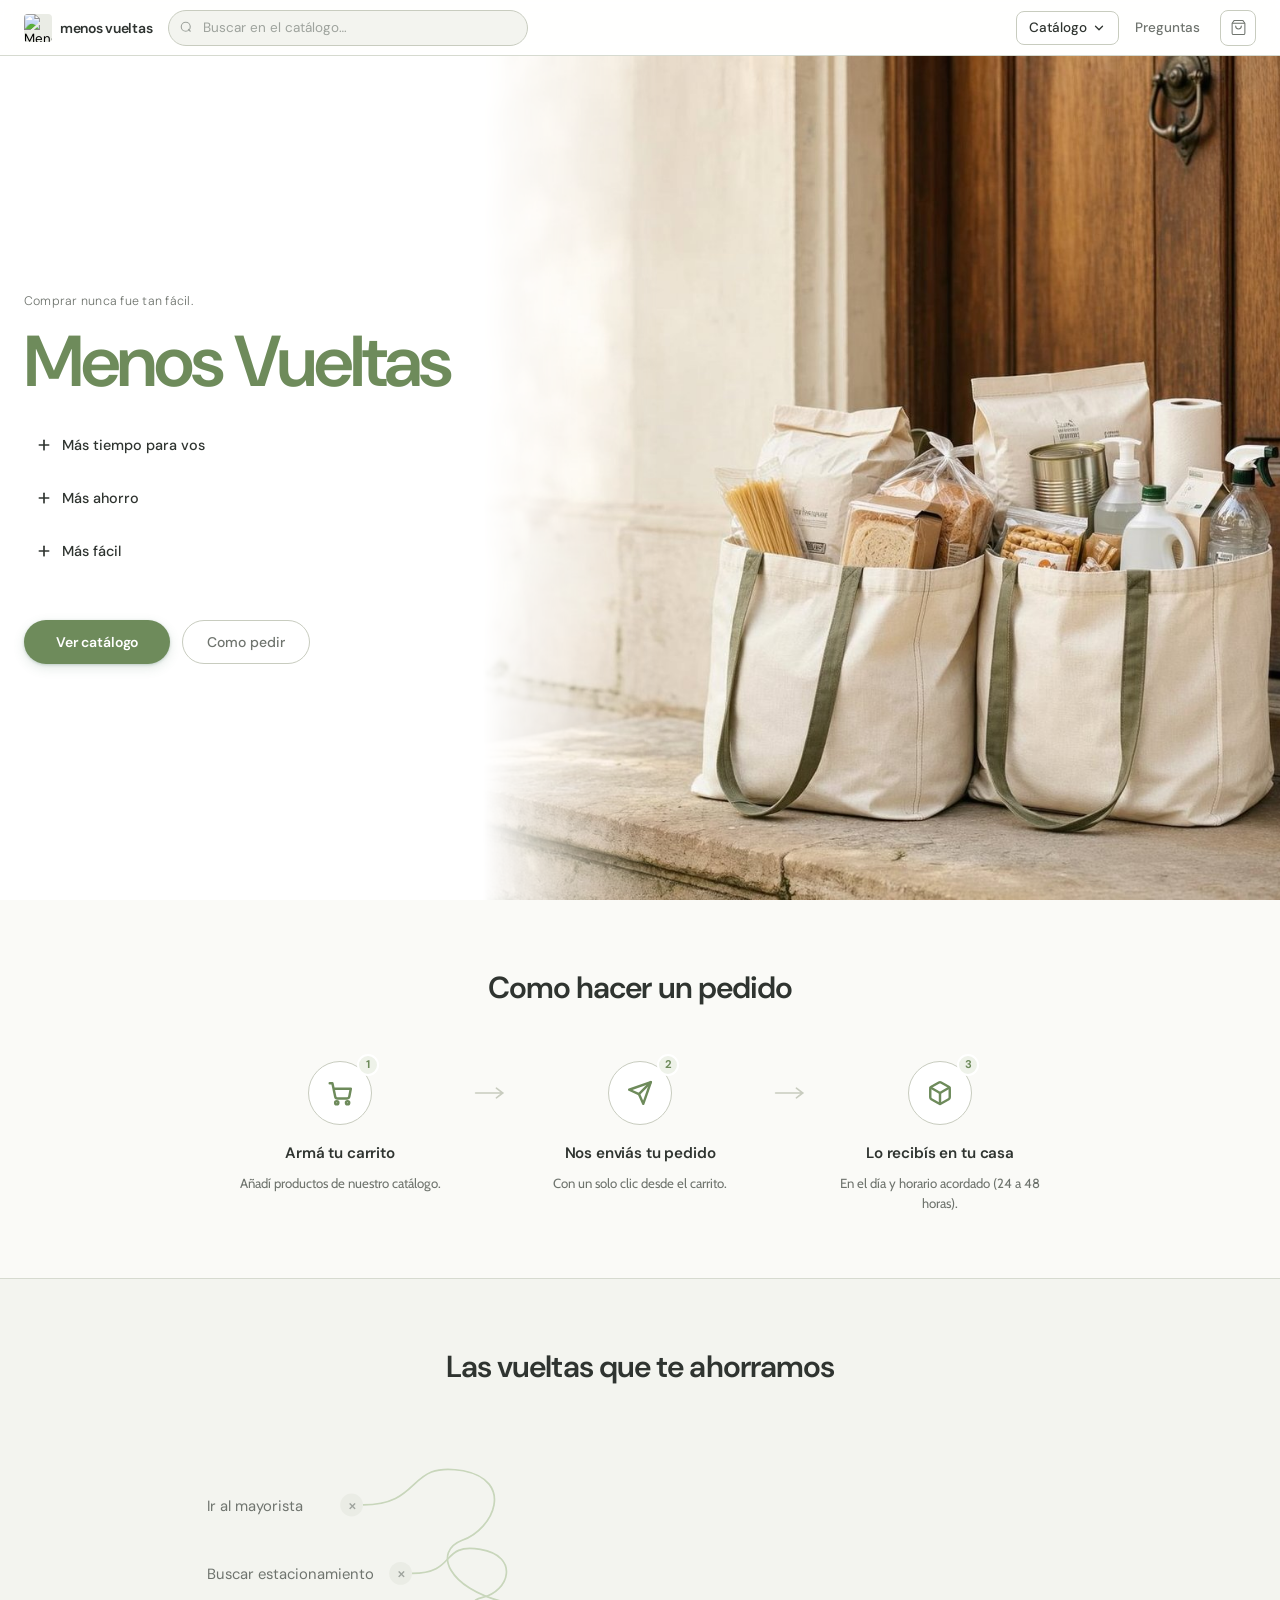
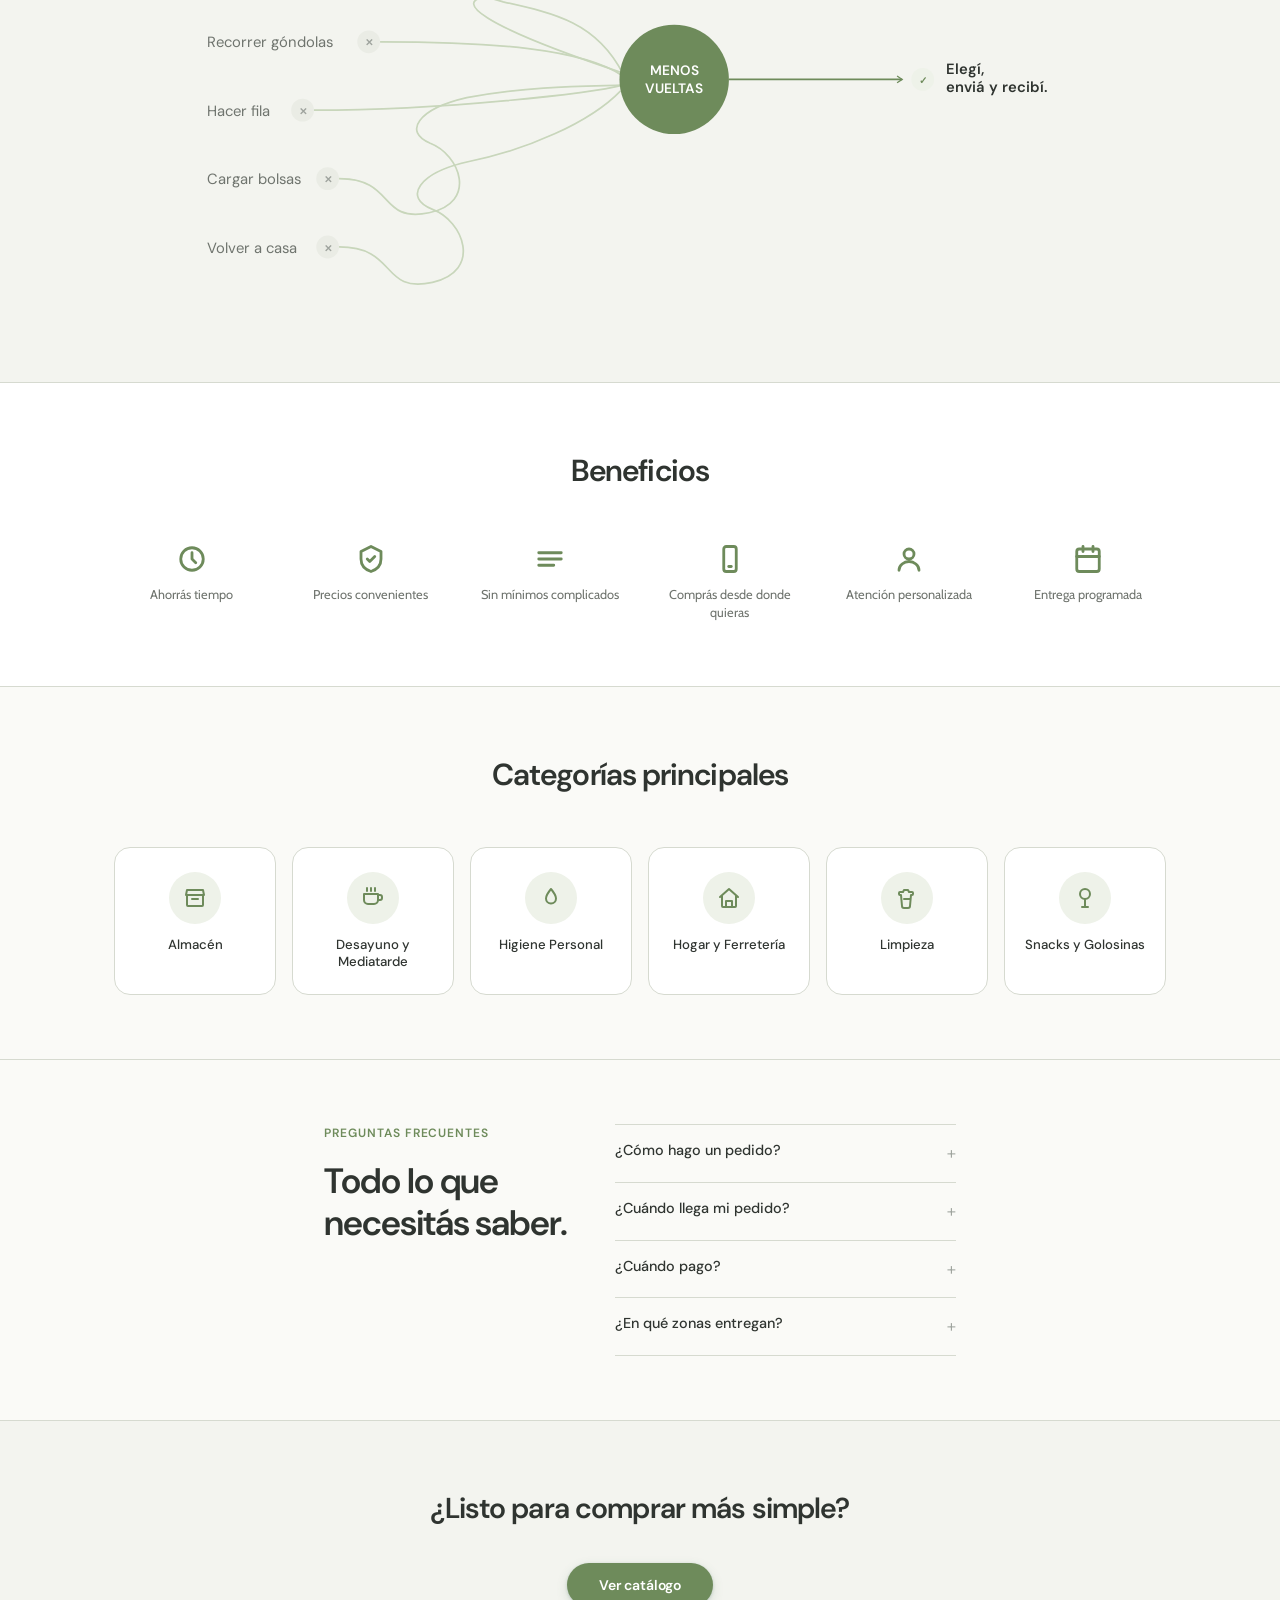
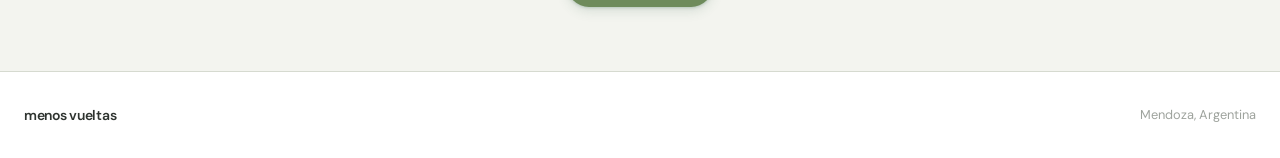
==== commit 176078d8: "cambios colores" ====
--- a/index.html
+++ b/index.html
@@ -66,6 +66,7 @@
   <section class="hero-bg">
   <div class="hero">
     <div class="hero-inner">
+      <p class="hero-eyebrow">Comprar nunca fue tan fácil.</p>
       <h1 class="hero-title">Menos Vueltas</h1>
       <div class="hero-pills">
         <span class="hero-pill">
@@ -165,55 +166,55 @@
             </marker>
           </defs>
 
-          <!-- ══ ITEMS IZQUIERDA — texto a la izquierda, badge pegado al final ══ -->
+          <!-- ══ ITEMS IZQUIERDA — badge pegado justo al texto ══ -->
           <text x="20" y="62"  font-size="13" fill="#6F746E" font-family="DM Sans, sans-serif">Ir al mayorista</text>
-          <circle cx="178" cy="57"  r="10" fill="#EAECE5"/>
-          <text   x="178" y="61"  font-size="9" fill="#9EA39D" text-anchor="middle" font-weight="600">✕</text>
+          <circle cx="147" cy="57"  r="10" fill="#EAECE5"/>
+          <text   x="147" y="61"  font-size="9" fill="#9EA39D" text-anchor="middle" font-weight="600">✕</text>
 
           <text x="20" y="122" font-size="13" fill="#6F746E" font-family="DM Sans, sans-serif">Buscar estacionamiento</text>
-          <circle cx="222" cy="117" r="10" fill="#EAECE5"/>
-          <text   x="222" y="121" font-size="9" fill="#9EA39D" text-anchor="middle" font-weight="600">✕</text>
+          <circle cx="190" cy="117" r="10" fill="#EAECE5"/>
+          <text   x="190" y="121" font-size="9" fill="#9EA39D" text-anchor="middle" font-weight="600">✕</text>
 
           <text x="20" y="182" font-size="13" fill="#6F746E" font-family="DM Sans, sans-serif">Recorrer góndolas</text>
-          <circle cx="185" cy="177" r="10" fill="#EAECE5"/>
-          <text   x="185" y="181" font-size="9" fill="#9EA39D" text-anchor="middle" font-weight="600">✕</text>
+          <circle cx="162" cy="177" r="10" fill="#EAECE5"/>
+          <text   x="162" y="181" font-size="9" fill="#9EA39D" text-anchor="middle" font-weight="600">✕</text>
 
           <text x="20" y="242" font-size="13" fill="#6F746E" font-family="DM Sans, sans-serif">Hacer fila</text>
-          <circle cx="115" cy="237" r="10" fill="#EAECE5"/>
-          <text   x="115" y="241" font-size="9" fill="#9EA39D" text-anchor="middle" font-weight="600">✕</text>
+          <circle cx="104" cy="237" r="10" fill="#EAECE5"/>
+          <text   x="104" y="241" font-size="9" fill="#9EA39D" text-anchor="middle" font-weight="600">✕</text>
 
           <text x="20" y="302" font-size="13" fill="#6F746E" font-family="DM Sans, sans-serif">Cargar bolsas</text>
-          <circle cx="162" cy="297" r="10" fill="#EAECE5"/>
-          <text   x="162" y="301" font-size="9" fill="#9EA39D" text-anchor="middle" font-weight="600">✕</text>
+          <circle cx="126" cy="297" r="10" fill="#EAECE5"/>
+          <text   x="126" y="301" font-size="9" fill="#9EA39D" text-anchor="middle" font-weight="600">✕</text>
 
           <text x="20" y="362" font-size="13" fill="#6F746E" font-family="DM Sans, sans-serif">Volver a casa</text>
-          <circle cx="155" cy="357" r="10" fill="#EAECE5"/>
-          <text   x="155" y="361" font-size="9" fill="#9EA39D" text-anchor="middle" font-weight="600">✕</text>
+          <circle cx="126" cy="357" r="10" fill="#EAECE5"/>
+          <text   x="126" y="361" font-size="9" fill="#9EA39D" text-anchor="middle" font-weight="600">✕</text>
 
           <!-- ══ CURVAS CON RULOS desde el borde derecho de cada badge ══ -->
 
-          <!-- Ir al mayorista (sale x=188): rulo hacia arriba -->
-          <path d="M188 57 C 230 57, 215 20, 260 28 C 300 36, 285 76, 258 86 C 232 96, 245 128, 290 140 C 330 150, 365 158, 385 205"
-                stroke="#C8D6BB" stroke-width="1.5" fill="none"/>
-
-          <!-- Buscar estacionamiento (sale x=232): rulo pequeño arriba -->
-          <path d="M232 117 C 268 117, 252 92, 285 98 C 316 104, 308 132, 285 137 C 266 141, 275 158, 388 204"
-                stroke="#C8D6BB" stroke-width="1.5" fill="none"/>
-
-          <!-- Recorrer góndolas (sale x=195): leve arco -->
-          <path d="M195 177 C 280 177, 350 182, 384 205"
-                stroke="#C8D6BB" stroke-width="1.5" fill="none"/>
-
-          <!-- Hacer fila (sale x=125): leve arco desde abajo -->
-          <path d="M125 237 C 230 237, 360 224, 384 215"
-                stroke="#C8D6BB" stroke-width="1.5" fill="none"/>
-
-          <!-- Cargar bolsas (sale x=172): rulo hacia abajo -->
-          <path d="M172 297 C 215 297, 200 334, 242 326 C 282 318, 268 278, 242 268 C 218 258, 230 238, 270 228 C 320 218, 365 218, 385 215"
-                stroke="#C8D6BB" stroke-width="1.5" fill="none"/>
-
-          <!-- Volver a casa (sale x=165): rulo grande hacia abajo -->
-          <path d="M165 357 C 210 357, 195 396, 238 387 C 278 378, 262 336, 236 326 C 210 316, 222 294, 264 284 C 306 274, 356 248, 383 218"
+          <!-- Ir al mayorista (sale x=157): rulo hacia arriba -->
+          <path d="M157 57 C 210 57, 195 18, 245 27 C 290 36, 272 78, 244 88 C 218 98, 232 130, 280 142 C 325 152, 362 160, 385 205"
+                stroke="#C8D6BB" stroke-width="1.5" fill="none"/>
+
+          <!-- Buscar estacionamiento (sale x=200): rulo pequeño arriba -->
+          <path d="M200 117 C 240 117, 224 90, 260 96 C 295 102, 285 133, 262 138 C 242 142, 252 160, 387 205"
+                stroke="#C8D6BB" stroke-width="1.5" fill="none"/>
+
+          <!-- Recorrer góndolas (sale x=172): leve arco -->
+          <path d="M172 177 C 270 177, 350 183, 385 207"
+                stroke="#C8D6BB" stroke-width="1.5" fill="none"/>
+
+          <!-- Hacer fila (sale x=114): leve arco desde abajo -->
+          <path d="M114 237 C 230 237, 358 222, 385 215"
+                stroke="#C8D6BB" stroke-width="1.5" fill="none"/>
+
+          <!-- Cargar bolsas (sale x=136): rulo hacia abajo -->
+          <path d="M136 297 C 186 297, 170 336, 215 327 C 258 318, 242 276, 216 266 C 192 256, 205 236, 248 226 C 305 215, 362 216, 385 215"
+                stroke="#C8D6BB" stroke-width="1.5" fill="none"/>
+
+          <!-- Volver a casa (sale x=136): rulo grande hacia abajo -->
+          <path d="M136 357 C 188 357, 172 398, 218 388 C 262 378, 245 334, 218 324 C 192 314, 205 292, 250 282 C 300 272, 356 248, 383 220"
                 stroke="#C8D6BB" stroke-width="1.5" fill="none"/>
 
           <!-- ══ LOGO CENTRAL ══ -->
--- a/styles.css
+++ b/styles.css
@@ -14,8 +14,8 @@
   --surface-3: #EAECE5;
 
   /* Bordes */
-  --line:      #E4E7E0;
-  --line-soft: #ECEEE8;
+  --line:      #C8CCBF;
+  --line-soft: #D6DAD0;
 
   /* Texto */
   --t1: #2F3430;
@@ -274,8 +274,17 @@
   letter-spacing: .08em;
   margin-bottom: var(--space-3);
   padding-bottom: var(--space-2);
+  border: none;
   border-bottom: 1px solid var(--accent-bg);
-}
+  background: none;
+  font-family: var(--font);
+  text-align: left;
+  width: 100%;
+  cursor: pointer;
+  transition: color var(--t);
+  display: block;
+}
+.megamenu-cat:hover { color: var(--accent-2); text-decoration: underline; }
 .megamenu-sub {
   display: block;
   width: 100%;
@@ -344,27 +353,34 @@
 ══════════════════════════════════════════════════════ */
 .hero-bg {
   background: var(--surface);
+  overflow: hidden;
 }
 
 .hero {
   display: flex;
-  align-items: center;
-  gap: var(--space-8);
+  align-items: stretch;
+  gap: 0;
   min-height: calc(100vh - 56px);
   max-width: 1280px;
   margin: 0 auto;
-  padding: var(--space-8) var(--space-5) 0;
-}
-
-.hero-inner { max-width: 560px; }
+  padding: 0;
+}
+
+.hero-inner {
+  max-width: 520px;
+  padding: var(--space-8) var(--space-6) var(--space-8) var(--space-5);
+  display: flex;
+  flex-direction: column;
+  justify-content: center;
+  flex-shrink: 0;
+}
 
 .hero-eyebrow {
   font-size: 0.775rem;
-  font-weight: 500;
-  color: var(--accent);
-  letter-spacing: .06em;
-  text-transform: uppercase;
-  margin-bottom: var(--space-5);
+  font-weight: 300;
+  color: var(--t2);
+  letter-spacing: .02em;
+  margin-bottom: var(--space-3);
 }
 
 .hero-title {
@@ -372,7 +388,7 @@
   font-weight: 600;
   line-height: 1.06;
   letter-spacing: -0.04em;
-  color: var(--t1);
+  color: var(--accent);
   margin-bottom: var(--space-5);
 }
 
@@ -398,17 +414,17 @@
   align-items: center;
   gap: 10px;
   padding: 9px 18px 9px 12px;
-  background: var(--accent-bg);
-  border: 1px solid var(--accent-line);
+  background: transparent;
+  border: none;
   border-radius: var(--rf);
   font-size: 0.9rem;
   font-weight: 500;
-  color: var(--accent-2);
+  color: var(--t1);
 }
 .hero-pill svg {
   width: 16px;
   height: 16px;
-  color: var(--accent);
+  color: var(--t1);
   flex-shrink: 0;
 }
 
@@ -421,21 +437,19 @@
 
 .hero-visual {
   flex: 1;
-  display: flex;
-  align-items: flex-end;
-  justify-content: center;
-  min-height: 300px;
   position: relative;
   align-self: stretch;
+  min-height: 400px;
 }
 
 .hero-photo {
+  position: absolute;
+  inset: 0;
   width: 100%;
-  height: auto;
-  max-height: 480px;
+  height: 100%;
   object-fit: cover;
-  object-position: bottom;
-  border-radius: var(--r5) var(--r5) 0 0;
+  object-position: center bottom;
+  border-radius: 0;
   -webkit-mask-image: linear-gradient(to right, transparent 0%, black 22%);
   mask-image: linear-gradient(to right, transparent 0%, black 22%);
   display: block;
@@ -1556,9 +1570,10 @@
    RESPONSIVE
 ══════════════════════════════════════════════════════ */
 @media (max-width: 900px) {
-  .hero { flex-direction: column; min-height: unset; padding: var(--space-8) var(--space-5); }
-  .hero-visual { min-height: unset; margin-top: var(--space-6); }
-  .hero-photo { max-height: 320px; }
+  .hero { flex-direction: column; min-height: unset; }
+  .hero-inner { padding: var(--space-7) var(--space-4); max-width: none; }
+  .hero-visual { min-height: 280px; width: 100%; }
+  .hero-photo { position: absolute; }
   .pillars-inner { flex-direction: column; gap: var(--space-5); }
   .pillar { padding: 0; }
   .pillar-divider { width: 100%; height: 1px; }
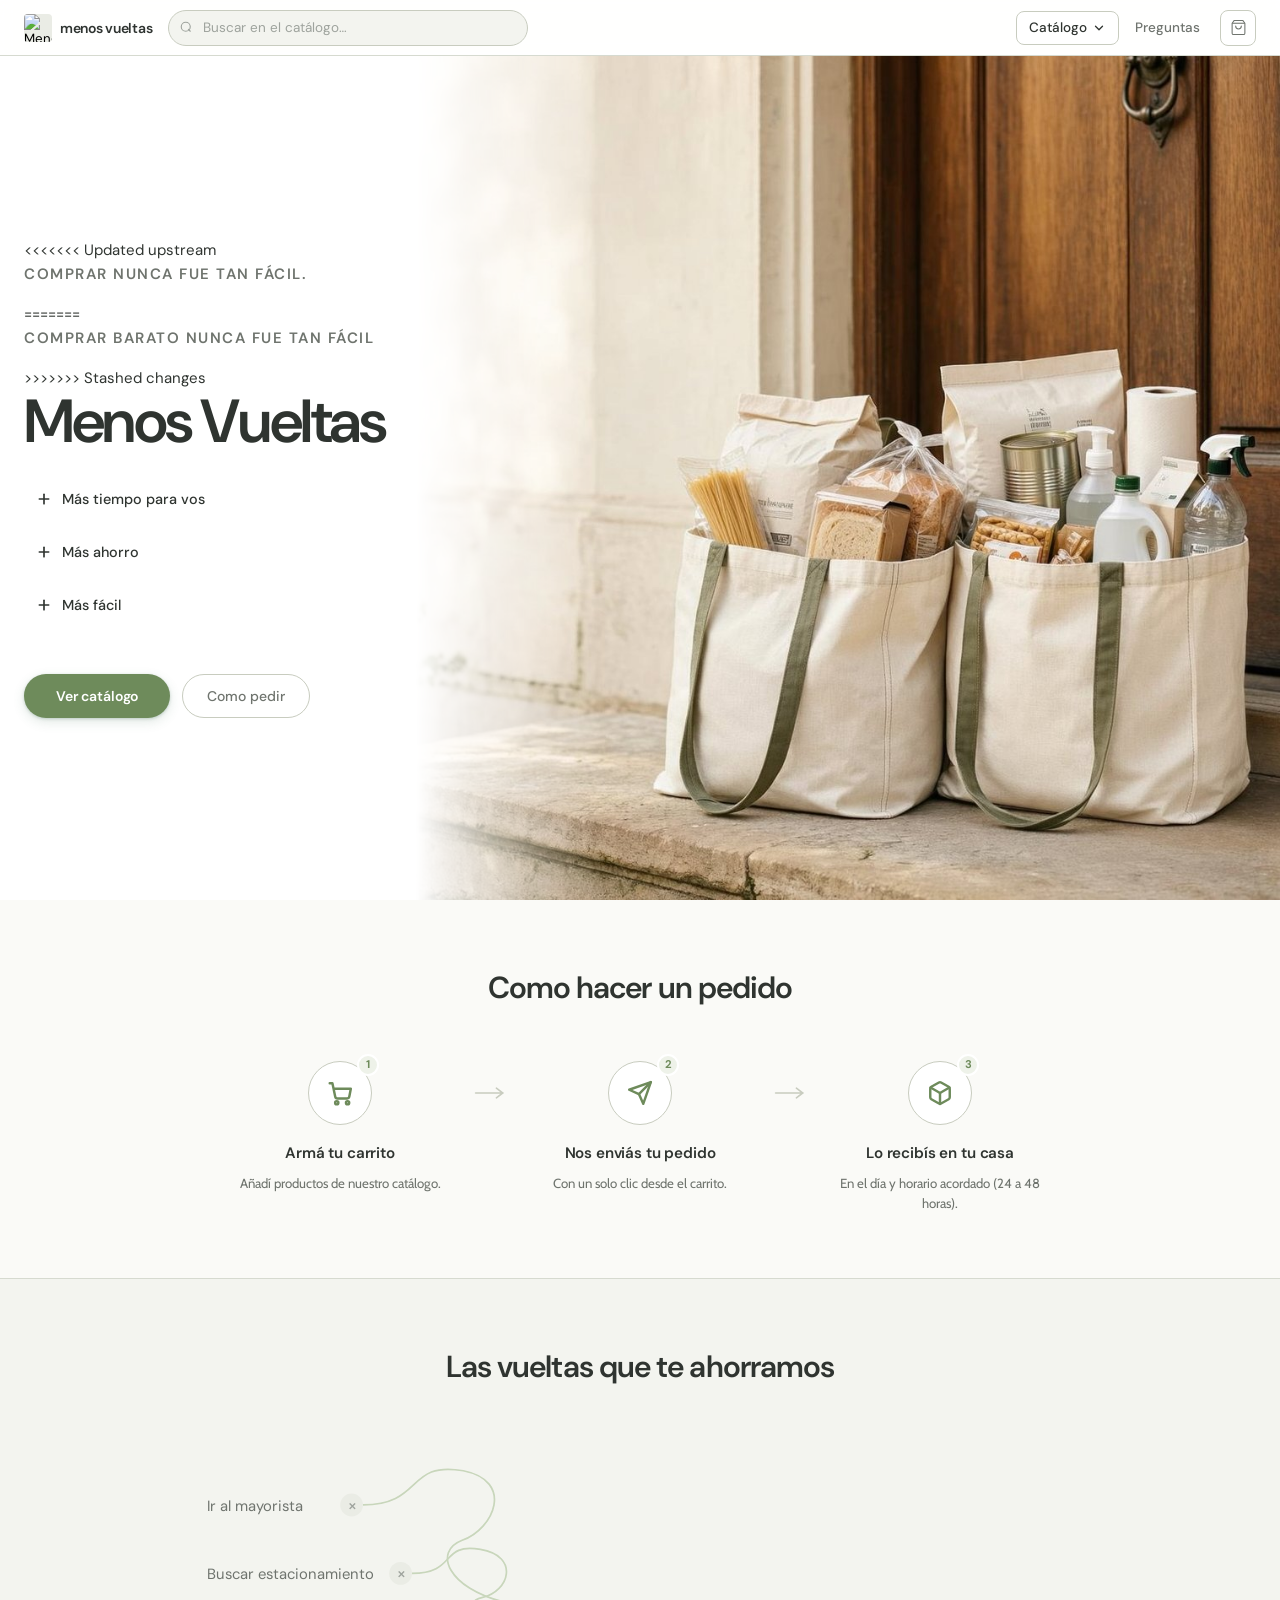
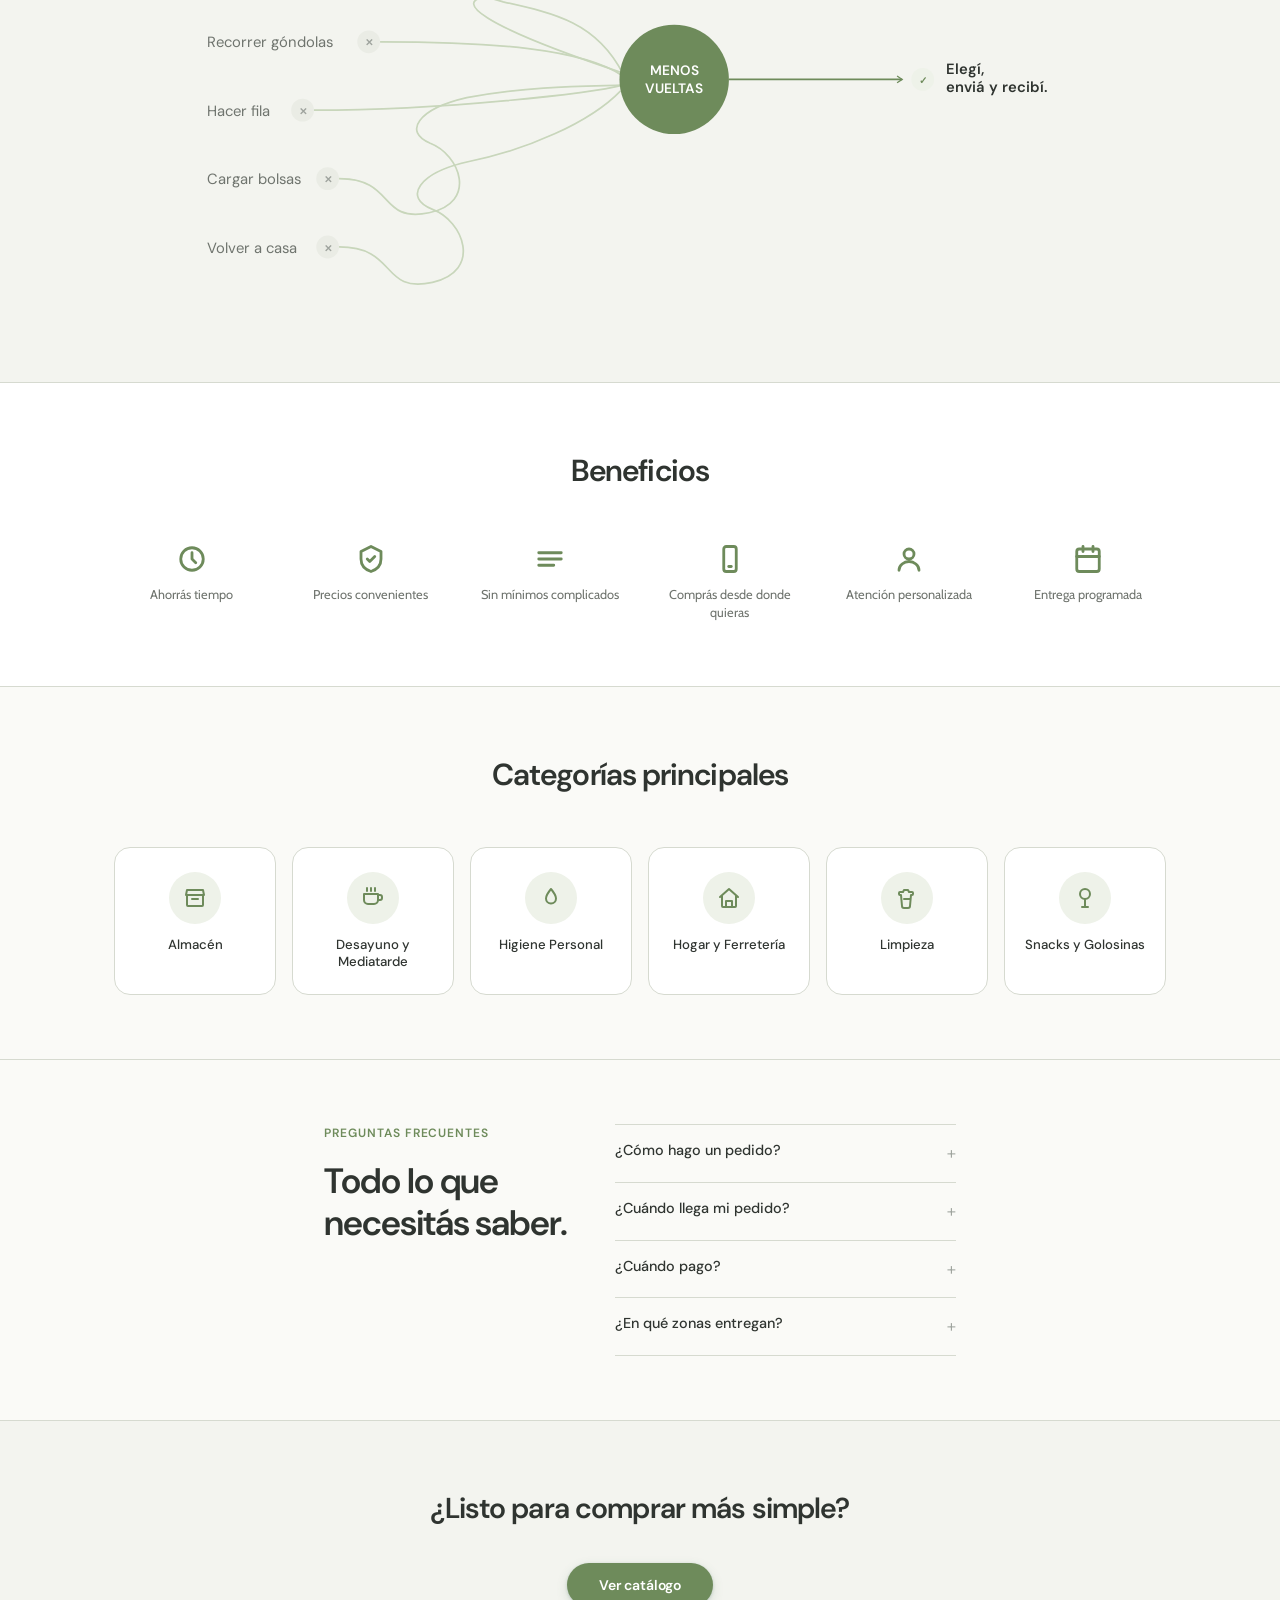
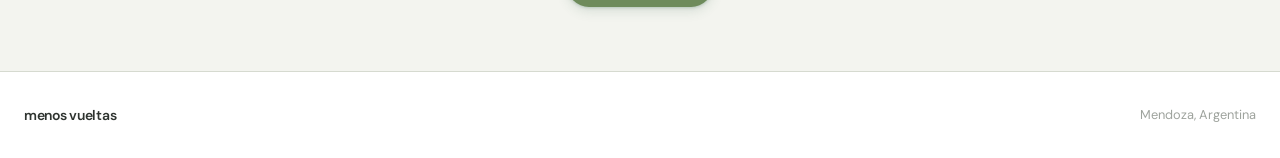
==== commit 47966f86: "bug imagenes corregido" ====
--- a/index.html
+++ b/index.html
@@ -66,7 +66,11 @@
   <section class="hero-bg">
   <div class="hero">
     <div class="hero-inner">
+<<<<<<< Updated upstream
       <p class="hero-eyebrow">Comprar nunca fue tan fácil.</p>
+=======
+      <p class="hero-eyebrow">Comprar barato nunca fue tan fácil</p>
+>>>>>>> Stashed changes
       <h1 class="hero-title">Menos Vueltas</h1>
       <div class="hero-pills">
         <span class="hero-pill">
--- a/styles.css
+++ b/styles.css
@@ -376,18 +376,31 @@
 }
 
 .hero-eyebrow {
+<<<<<<< Updated upstream
   font-size: 0.775rem;
   font-weight: 300;
   color: var(--t2);
   letter-spacing: .02em;
   margin-bottom: var(--space-3);
+=======
+  font-size: 0.7rem;
+  font-weight: 600;
+  color: var(--t2);
+  letter-spacing: .1em;
+  text-transform: uppercase;
+  margin-bottom: var(--space-4);
+>>>>>>> Stashed changes
 }
 
 .hero-title {
-  font-size: clamp(2.8rem, 6vw, 4.5rem);
+  font-size: clamp(2.4rem, 5vw, 3.8rem);
   font-weight: 600;
   line-height: 1.06;
   letter-spacing: -0.04em;
+<<<<<<< Updated upstream
+=======
+  white-space: nowrap;
+>>>>>>> Stashed changes
   color: var(--accent);
   margin-bottom: var(--space-5);
 }
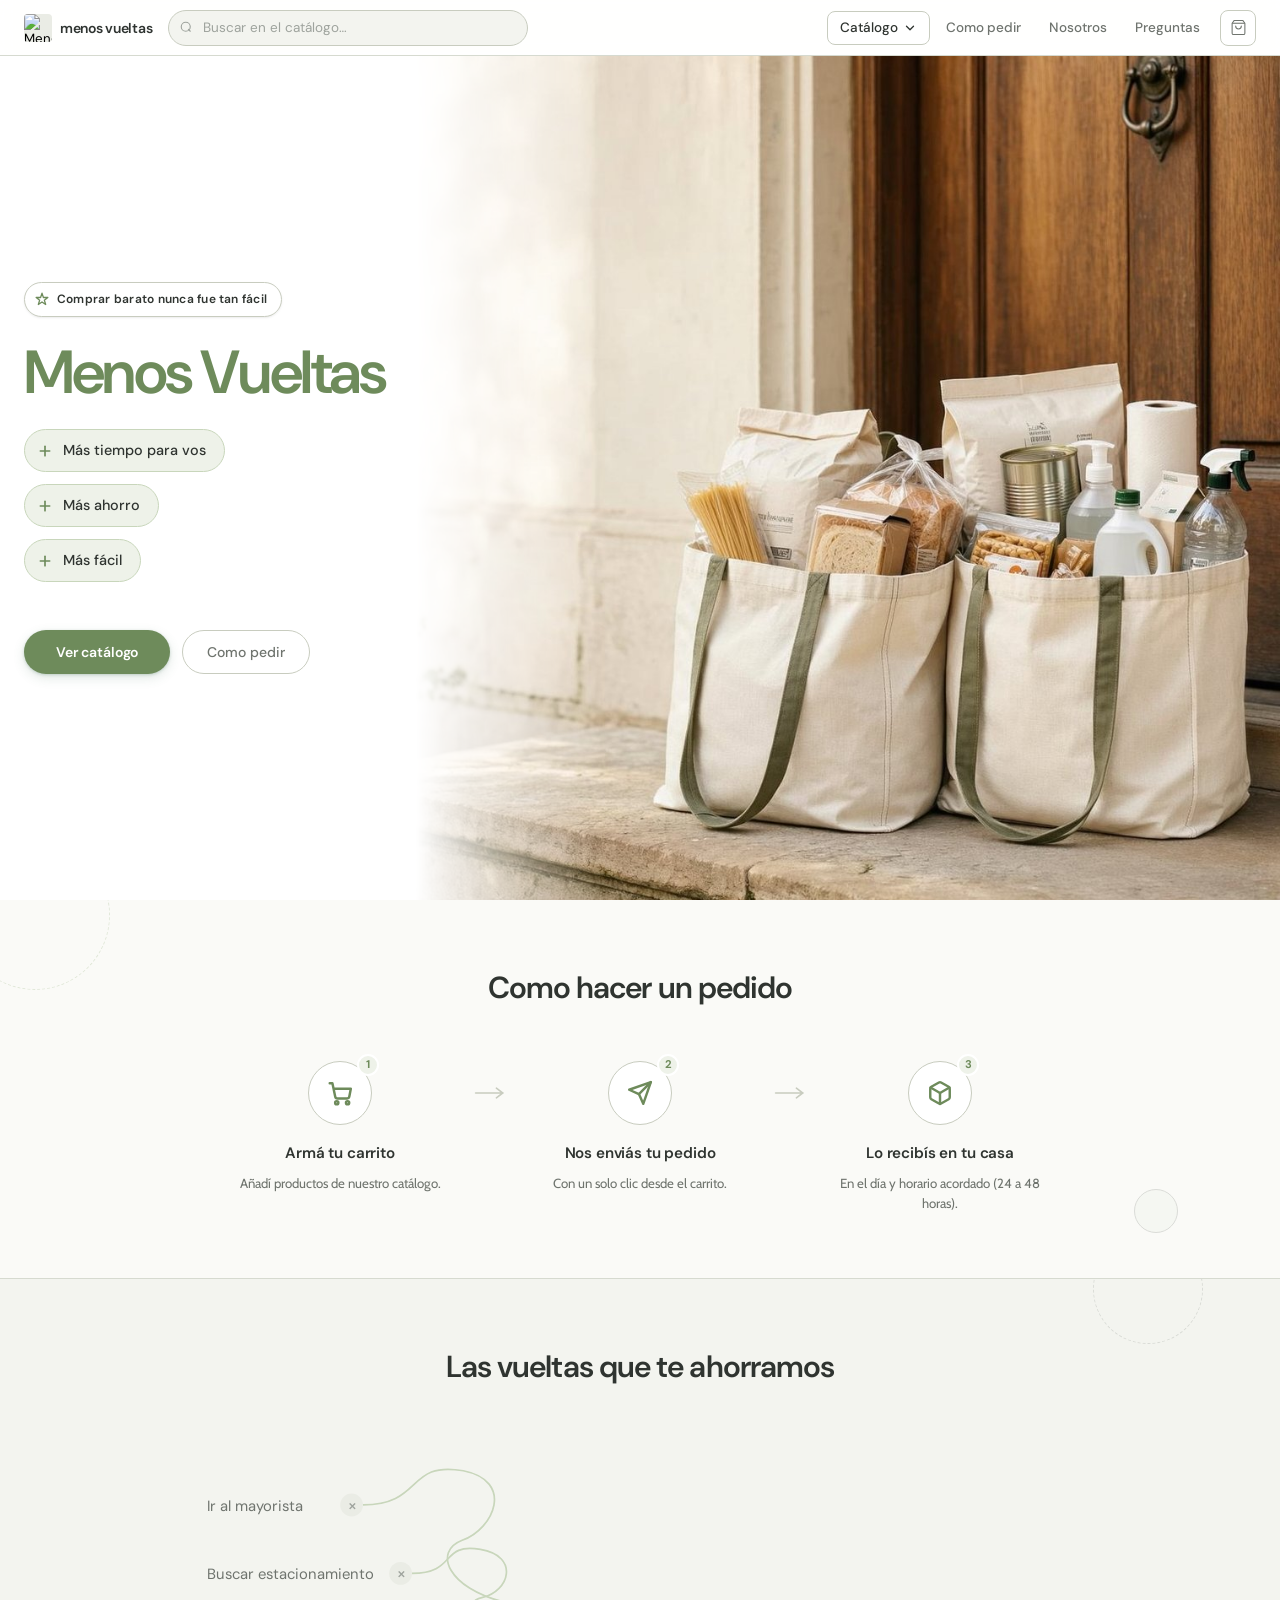
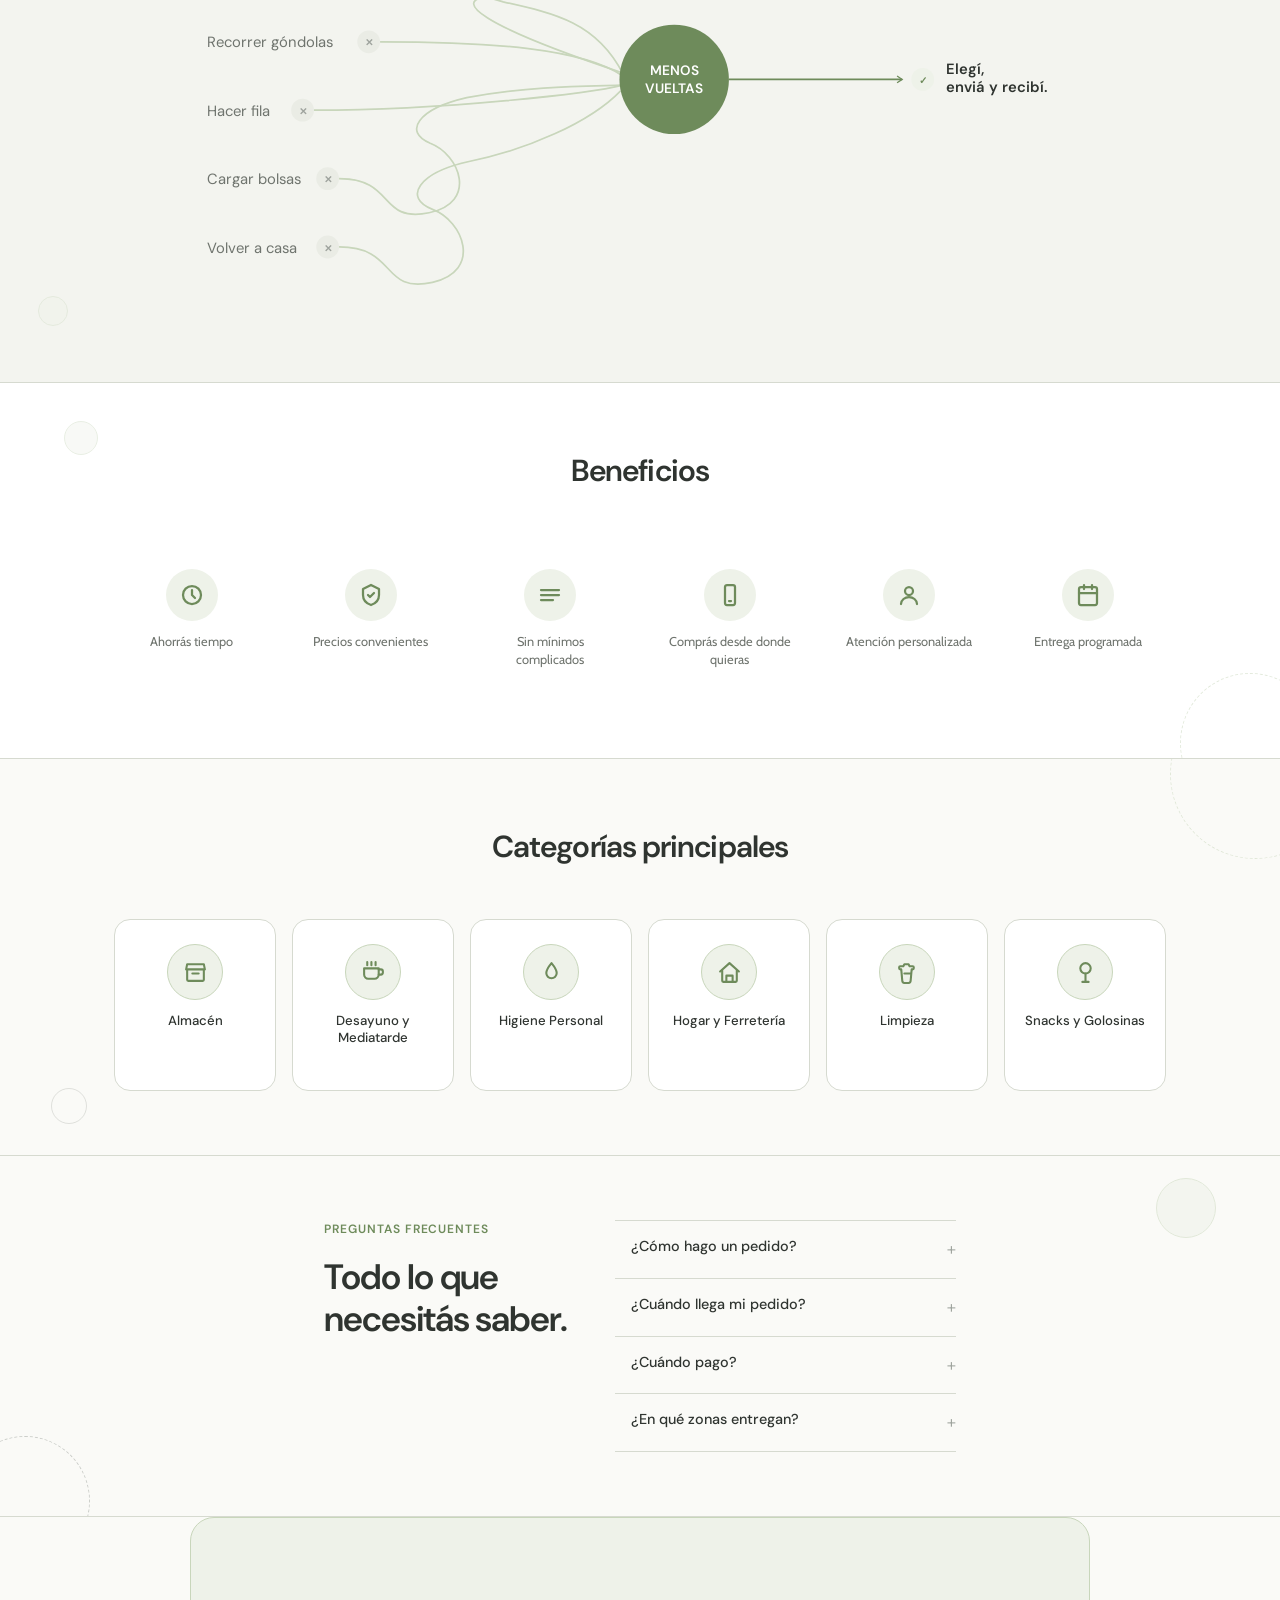
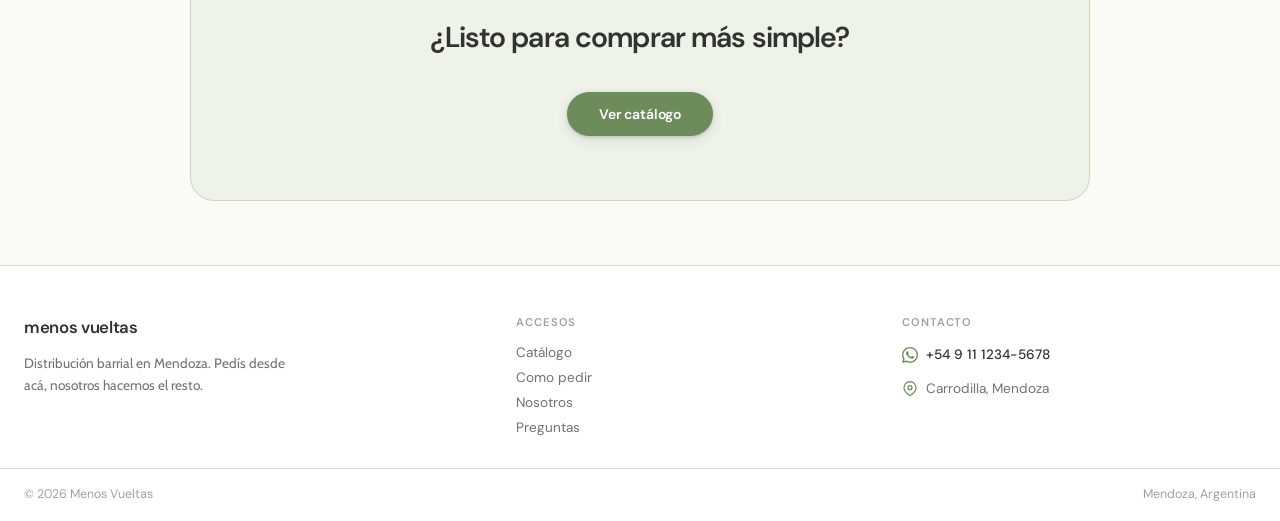
==== commit 49034f6d: "cambios" ====
--- a/index.html
+++ b/index.html
@@ -43,6 +43,8 @@
         </div>
       </div>
 
+      <button class="nav-ghost hide-mobile" onclick="scrollLanding('como-comprar')">Como pedir</button>
+      <button class="nav-ghost hide-mobile" onclick="scrollLanding('vueltas')">Nosotros</button>
       <button class="nav-ghost hide-mobile" onclick="scrollLanding('faq')">Preguntas</button>
 
       <button class="cart-trigger" onclick="abrirCarrito()">
@@ -66,11 +68,10 @@
   <section class="hero-bg">
   <div class="hero">
     <div class="hero-inner">
-<<<<<<< Updated upstream
-      <p class="hero-eyebrow">Comprar nunca fue tan fácil.</p>
-=======
-      <p class="hero-eyebrow">Comprar barato nunca fue tan fácil</p>
->>>>>>> Stashed changes
+      <p class="hero-eyebrow">
+        <svg viewBox="0 0 24 24" fill="none" stroke="currentColor" stroke-width="2.25" stroke-linecap="round" stroke-linejoin="round"><path d="M12 2l2.4 7.4H22l-6 4.6 2.3 7.4L12 17l-6.3 4.4 2.3-7.4-6-4.6h7.6z"/></svg>
+        Comprar barato nunca fue tan fácil
+      </p>
       <h1 class="hero-title">Menos Vueltas</h1>
       <div class="hero-pills">
         <span class="hero-pill">
@@ -98,7 +99,11 @@
   </section>
 
   <!-- Cómo comprar -->
-  <section id="como-comprar" class="como-comprar">
+  <section id="como-comprar" class="como-comprar seccion-deco">
+    <div class="bg-circles" aria-hidden="true">
+      <span class="bg-circle bg-circle--dash" style="width:150px;height:150px;top:-60px;left:-40px;"></span>
+      <span class="bg-circle bg-circle--fill" style="width:44px;height:44px;bottom:12%;right:8%;border-color:var(--t3);opacity:.35;"></span>
+    </div>
     <div class="como-comprar-inner">
       <h2 class="seccion-h2-center">Como hacer un pedido</h2>
       <div class="pasos-row">
@@ -158,7 +163,11 @@
   </section>
 
   <!-- Las vueltas que te ahorramos -->
-  <section class="vueltas">
+  <section id="vueltas" class="vueltas seccion-deco">
+    <div class="bg-circles" aria-hidden="true">
+      <span class="bg-circle bg-circle--dash" style="width:110px;height:110px;top:-45px;right:6%;border-color:var(--t3);opacity:.3;"></span>
+      <span class="bg-circle bg-circle--fill" style="width:30px;height:30px;bottom:8%;left:3%;opacity:.35;"></span>
+    </div>
     <div class="vueltas-inner">
       <h2 class="seccion-h2-center">Las vueltas que te ahorramos</h2>
 
@@ -242,57 +251,61 @@
   </section>
 
   <!-- Beneficios -->
-  <section class="beneficios">
+  <section class="beneficios seccion-deco">
+    <div class="bg-circles" aria-hidden="true">
+      <span class="bg-circle bg-circle--dash" style="width:140px;height:140px;bottom:-55px;right:-40px;"></span>
+      <span class="bg-circle bg-circle--fill" style="width:34px;height:34px;top:10%;left:5%;opacity:.4;"></span>
+    </div>
     <div class="beneficios-inner">
       <h2 class="seccion-h2-center">Beneficios</h2>
       <div class="beneficios-grid">
 
         <div class="beneficio">
-          <svg viewBox="0 0 24 24" fill="none" stroke="currentColor" stroke-width="2.25" stroke-linecap="round" stroke-linejoin="round">
+          <div class="beneficio-icon-wrap"><svg viewBox="0 0 24 24" fill="none" stroke="currentColor" stroke-width="2.25" stroke-linecap="round" stroke-linejoin="round">
             <circle cx="12" cy="12" r="9"/>
             <polyline points="12 7 12 12 15 15"/>
-          </svg>
+          </svg></div>
           <p>Ahorrás tiempo</p>
         </div>
 
         <div class="beneficio">
-          <svg viewBox="0 0 24 24" fill="none" stroke="currentColor" stroke-width="2.25" stroke-linecap="round" stroke-linejoin="round">
+          <div class="beneficio-icon-wrap"><svg viewBox="0 0 24 24" fill="none" stroke="currentColor" stroke-width="2.25" stroke-linecap="round" stroke-linejoin="round">
             <path d="M12 2l8 4v6c0 5-3.5 8.5-8 10-4.5-1.5-8-5-8-10V6l8-4z"/>
             <path d="M9 12l2 2 4-4"/>
-          </svg>
+          </svg></div>
           <p>Precios convenientes</p>
         </div>
 
         <div class="beneficio">
-          <svg viewBox="0 0 24 24" fill="none" stroke="currentColor" stroke-width="2.25" stroke-linecap="round" stroke-linejoin="round">
+          <div class="beneficio-icon-wrap"><svg viewBox="0 0 24 24" fill="none" stroke="currentColor" stroke-width="2.25" stroke-linecap="round" stroke-linejoin="round">
             <path d="M3 7h18M3 12h18M3 17h12"/>
-          </svg>
+          </svg></div>
           <p>Sin mínimos complicados</p>
         </div>
 
         <div class="beneficio">
-          <svg viewBox="0 0 24 24" fill="none" stroke="currentColor" stroke-width="2.25" stroke-linecap="round" stroke-linejoin="round">
+          <div class="beneficio-icon-wrap"><svg viewBox="0 0 24 24" fill="none" stroke="currentColor" stroke-width="2.25" stroke-linecap="round" stroke-linejoin="round">
             <rect x="7" y="2" width="10" height="20" rx="2"/>
             <line x1="11" y1="18" x2="13" y2="18"/>
-          </svg>
+          </svg></div>
           <p>Comprás desde donde quieras</p>
         </div>
 
         <div class="beneficio">
-          <svg viewBox="0 0 24 24" fill="none" stroke="currentColor" stroke-width="2.25" stroke-linecap="round" stroke-linejoin="round">
+          <div class="beneficio-icon-wrap"><svg viewBox="0 0 24 24" fill="none" stroke="currentColor" stroke-width="2.25" stroke-linecap="round" stroke-linejoin="round">
             <circle cx="12" cy="8" r="4"/>
             <path d="M4 21c0-4 4-7 8-7s8 3 8 7"/>
-          </svg>
+          </svg></div>
           <p>Atención personalizada</p>
         </div>
 
         <div class="beneficio">
-          <svg viewBox="0 0 24 24" fill="none" stroke="currentColor" stroke-width="2.25" stroke-linecap="round" stroke-linejoin="round">
+          <div class="beneficio-icon-wrap"><svg viewBox="0 0 24 24" fill="none" stroke="currentColor" stroke-width="2.25" stroke-linecap="round" stroke-linejoin="round">
             <rect x="3" y="4" width="18" height="18" rx="2"/>
             <line x1="16" y1="2" x2="16" y2="6"/>
             <line x1="8" y1="2" x2="8" y2="6"/>
             <line x1="3" y1="10" x2="21" y2="10"/>
-          </svg>
+          </svg></div>
           <p>Entrega programada</p>
         </div>
 
@@ -301,7 +314,11 @@
   </section>
 
   <!-- Categorías principales -->
-  <section class="categorias-home">
+  <section class="categorias-home seccion-deco">
+    <div class="bg-circles" aria-hidden="true">
+      <span class="bg-circle bg-circle--dash" style="width:170px;height:170px;top:-70px;right:-60px;"></span>
+      <span class="bg-circle" style="width:36px;height:36px;bottom:8%;left:4%;border-color:var(--t3);opacity:.3;"></span>
+    </div>
     <div class="categorias-home-inner">
       <h2 class="seccion-h2-center">Categorías principales</h2>
       <div class="categorias-grid">
@@ -311,6 +328,7 @@
             <svg viewBox="0 0 24 24" fill="none" stroke="currentColor" stroke-width="2" stroke-linecap="round" stroke-linejoin="round"><path d="M3 9l1-5h16l1 5"/><path d="M4 9h16v10a1 1 0 01-1 1H5a1 1 0 01-1-1V9z"/><line x1="9" y1="13" x2="15" y2="13"/></svg>
           </div>
           <span>Almacén</span>
+          <span class="categoria-arrow"><svg viewBox="0 0 24 24" fill="none" stroke="currentColor" stroke-width="2.5" stroke-linecap="round" stroke-linejoin="round"><path d="M5 12h14M13 6l6 6-6 6"/></svg></span>
         </button>
 
         <button class="categoria-card" onclick="mostrarCatalogo('Desayuno y Mediatarde')">
@@ -318,6 +336,7 @@
             <svg viewBox="0 0 24 24" fill="none" stroke="currentColor" stroke-width="2" stroke-linecap="round" stroke-linejoin="round"><path d="M3 8h14v6a4 4 0 01-4 4H7a4 4 0 01-4-4V8z"/><path d="M17 9h2a2 2 0 012 2v1a2 2 0 01-2 2h-2"/><line x1="6" y1="2" x2="6" y2="5"/><line x1="10" y1="2" x2="10" y2="5"/><line x1="14" y1="2" x2="14" y2="5"/></svg>
           </div>
           <span>Desayuno y Mediatarde</span>
+          <span class="categoria-arrow"><svg viewBox="0 0 24 24" fill="none" stroke="currentColor" stroke-width="2.5" stroke-linecap="round" stroke-linejoin="round"><path d="M5 12h14M13 6l6 6-6 6"/></svg></span>
         </button>
 
         <button class="categoria-card" onclick="mostrarCatalogo('Higiene Personal')">
@@ -325,6 +344,7 @@
             <svg viewBox="0 0 24 24" fill="none" stroke="currentColor" stroke-width="2" stroke-linecap="round" stroke-linejoin="round"><path d="M12 3c2.5 3 5 6.2 5 9.5a5 5 0 01-10 0C7 9.2 9.5 6 12 3z"/></svg>
           </div>
           <span>Higiene Personal</span>
+          <span class="categoria-arrow"><svg viewBox="0 0 24 24" fill="none" stroke="currentColor" stroke-width="2.5" stroke-linecap="round" stroke-linejoin="round"><path d="M5 12h14M13 6l6 6-6 6"/></svg></span>
         </button>
 
         <button class="categoria-card" onclick="mostrarCatalogo('Hogar y Ferreteria')">
@@ -332,6 +352,7 @@
             <svg viewBox="0 0 24 24" fill="none" stroke="currentColor" stroke-width="2" stroke-linecap="round" stroke-linejoin="round"><path d="M3 11l9-8 9 8"/><path d="M5 10v10a1 1 0 001 1h12a1 1 0 001-1V10"/><path d="M9 21v-6h6v6"/></svg>
           </div>
           <span>Hogar y Ferretería</span>
+          <span class="categoria-arrow"><svg viewBox="0 0 24 24" fill="none" stroke="currentColor" stroke-width="2.5" stroke-linecap="round" stroke-linejoin="round"><path d="M5 12h14M13 6l6 6-6 6"/></svg></span>
         </button>
 
         <button class="categoria-card" onclick="mostrarCatalogo('Limpieza')">
@@ -339,6 +360,7 @@
             <svg viewBox="0 0 24 24" fill="none" stroke="currentColor" stroke-width="2" stroke-linecap="round" stroke-linejoin="round"><path d="M9 4h4l1 2h3a1 1 0 011 1v1a1 1 0 01-1 1h-1l-1 11a2 2 0 01-2 2H9a2 2 0 01-2-2L6 9H5a1 1 0 01-1-1V7a1 1 0 011-1h3l1-2z"/><line x1="9" y1="13" x2="15" y2="13"/></svg>
           </div>
           <span>Limpieza</span>
+          <span class="categoria-arrow"><svg viewBox="0 0 24 24" fill="none" stroke="currentColor" stroke-width="2.5" stroke-linecap="round" stroke-linejoin="round"><path d="M5 12h14M13 6l6 6-6 6"/></svg></span>
         </button>
 
         <button class="categoria-card" onclick="mostrarCatalogo('Snacks y Golosinas')">
@@ -346,6 +368,7 @@
             <svg viewBox="0 0 24 24" fill="none" stroke="currentColor" stroke-width="2" stroke-linecap="round" stroke-linejoin="round"><circle cx="12" cy="8" r="5"/><path d="M12 13v8"/><path d="M9 21h6"/></svg>
           </div>
           <span>Snacks y Golosinas</span>
+          <span class="categoria-arrow"><svg viewBox="0 0 24 24" fill="none" stroke="currentColor" stroke-width="2.5" stroke-linecap="round" stroke-linejoin="round"><path d="M5 12h14M13 6l6 6-6 6"/></svg></span>
         </button>
 
       </div>
@@ -353,7 +376,11 @@
   </section>
 
   <!-- FAQ -->
-  <section id="faq" class="faq-section">
+  <section id="faq" class="faq-section seccion-deco">
+    <div class="bg-circles" aria-hidden="true">
+      <span class="bg-circle bg-circle--fill" style="width:60px;height:60px;top:6%;right:5%;"></span>
+      <span class="bg-circle bg-circle--dash" style="width:130px;height:130px;bottom:-50px;left:-40px;border-color:var(--t3);"></span>
+    </div>
     <div class="faq-inner">
       <div class="faq-header">
         <div class="sobre-label">Preguntas frecuentes</div>
@@ -409,15 +436,54 @@
   <!-- CTA final -->
   <section class="cta-final">
     <div class="cta-final-inner">
+      <div class="bg-circles" aria-hidden="true">
+        <span class="bg-circle bg-circle--dash" style="width:180px;height:180px;top:-70px;right:-50px;border-color:var(--accent);opacity:.35;"></span>
+        <span class="bg-circle" style="width:90px;height:90px;bottom:-40px;left:6%;border-color:var(--accent);opacity:.3;"></span>
+      </div>
       <h2>¿Listo para comprar más simple?</h2>
       <button class="btn-primary" onclick="mostrarCatalogo()">Ver catálogo</button>
     </div>
   </section>
 
   <footer class="footer">
-    <div class="footer-inner">
-      <span class="brand-name">menos vueltas</span>
-      <span class="footer-copy">Mendoza, Argentina</span>
+    <div class="footer-main">
+
+      <div class="footer-brand-col">
+        <span class="brand-name">menos vueltas</span>
+        <p class="footer-tagline">Distribución barrial en Mendoza. Pedís desde acá, nosotros hacemos el resto.</p>
+      </div>
+
+      <div>
+        <p class="footer-col-title">Accesos</p>
+        <div class="footer-links">
+          <button class="footer-link" onclick="mostrarCatalogo()">Catálogo</button>
+          <button class="footer-link" onclick="scrollLanding('como-comprar')">Como pedir</button>
+          <button class="footer-link" onclick="scrollLanding('vueltas')">Nosotros</button>
+          <button class="footer-link" onclick="scrollLanding('faq')">Preguntas</button>
+        </div>
+      </div>
+
+      <div>
+        <p class="footer-col-title">Contacto</p>
+        <div class="footer-contact">
+          <div class="footer-contact-item">
+            <svg viewBox="0 0 24 24" fill="currentColor"><path d="M17.472 14.382c-.297-.149-1.758-.867-2.03-.967-.273-.099-.471-.148-.67.15-.197.297-.767.966-.94 1.164-.173.199-.347.223-.644.075-.297-.15-1.255-.463-2.39-1.475-.883-.788-1.48-1.761-1.653-2.059-.173-.297-.018-.458.13-.606.134-.133.298-.347.446-.52.149-.174.198-.298.298-.497.099-.198.05-.371-.025-.52-.075-.149-.669-1.612-.916-2.207-.242-.579-.487-.5-.669-.51-.173-.008-.371-.01-.57-.01-.198 0-.52.074-.792.372-.272.297-1.04 1.016-1.04 2.479 0 1.462 1.065 2.875 1.213 3.074.149.198 2.096 3.2 5.077 4.487.709.306 1.262.489 1.694.625.712.227 1.36.195 1.871.118.571-.085 1.758-.719 2.006-1.413.248-.694.248-1.289.173-1.413-.074-.124-.272-.198-.57-.347m-5.421 7.403h-.004a9.87 9.87 0 01-5.031-1.378l-.361-.214-3.741.982.998-3.648-.235-.374a9.86 9.86 0 01-1.51-5.26c.001-5.45 4.436-9.884 9.888-9.884 2.64 0 5.122 1.03 6.988 2.898a9.825 9.825 0 012.893 6.994c-.003 5.45-4.437 9.884-9.885 9.884m8.413-18.297A11.815 11.815 0 0012.05 0C5.495 0 .16 5.335.157 11.892c0 2.096.547 4.142 1.588 5.945L.057 24l6.305-1.654a11.882 11.882 0 005.683 1.448h.005c6.554 0 11.89-5.335 11.893-11.893a11.821 11.821 0 00-3.48-8.413z"/></svg>
+            <a href="https://wa.me/5491112345678" target="_blank" rel="noopener">+54 9 11 1234-5678</a>
+          </div>
+          <div class="footer-contact-item">
+            <svg viewBox="0 0 24 24" fill="none" stroke="currentColor" stroke-width="1.8" stroke-linecap="round" stroke-linejoin="round"><path d="M21 10c0 6-9 12-9 12s-9-6-9-12a9 9 0 0118 0z"/><circle cx="12" cy="10" r="3"/></svg>
+            <span>Carrodilla, Mendoza</span>
+          </div>
+        </div>
+      </div>
+
+    </div>
+
+    <div class="footer-bottom">
+      <div class="footer-bottom-inner">
+        <span class="footer-copy">© 2026 Menos Vueltas</span>
+        <span class="footer-copy">Mendoza, Argentina</span>
+      </div>
     </div>
   </footer>
 
--- a/styles.css
+++ b/styles.css
@@ -70,7 +70,7 @@
 html { scroll-behavior: smooth; -webkit-text-size-adjust: 100%; }
 body {
   font-family: var(--font);
-  background: var(--bg);
+  background-color: var(--bg);
   color: var(--t1);
   font-size: 15px;
   line-height: 1.6;
@@ -88,6 +88,35 @@
 }
 button { font-family: var(--font); cursor: pointer; }
 img { display: block; max-width: 100%; }
+
+/* ══════════════════════════════════════════════════════
+   DECORACIÓN GLOBAL — círculos de fondo minimalistas
+══════════════════════════════════════════════════════ */
+.bg-circles {
+  position: absolute;
+  inset: 0;
+  overflow: hidden;
+  pointer-events: none;
+  z-index: 0;
+}
+.bg-circle {
+  position: absolute;
+  border-radius: 50%;
+  border: 1.5px solid var(--accent-line);
+  opacity: .5;
+}
+.bg-circle--fill {
+  background: var(--accent-bg);
+  border-color: var(--accent-line);
+}
+.bg-circle--dash { border-style: dashed; }
+@media (max-width: 860px) {
+  .bg-circles .bg-circle:nth-child(2),
+  .bg-circles .bg-circle:nth-child(3) { display: none; }
+}
+
+.seccion-deco { position: relative; overflow: hidden; }
+.seccion-deco > *:not(.bg-circles) { position: relative; z-index: 1; }
 
 
 /* ══════════════════════════════════════════════════════
@@ -376,20 +405,26 @@
 }
 
 .hero-eyebrow {
-<<<<<<< Updated upstream
-  font-size: 0.775rem;
-  font-weight: 300;
-  color: var(--t2);
+  display: inline-flex;
+  align-self: flex-start;
+  align-items: center;
+  gap: 8px;
+  padding: 7px 14px 7px 10px;
+  background: var(--surface);
+  border: 1px solid var(--line);
+  border-radius: var(--rf);
+  font-size: 0.75rem;
+  font-weight: 600;
+  color: var(--t1);
   letter-spacing: .02em;
-  margin-bottom: var(--space-3);
-=======
-  font-size: 0.7rem;
-  font-weight: 600;
-  color: var(--t2);
-  letter-spacing: .1em;
-  text-transform: uppercase;
-  margin-bottom: var(--space-4);
->>>>>>> Stashed changes
+  margin-bottom: var(--space-5);
+  box-shadow: var(--s1);
+}
+.hero-eyebrow svg {
+  width: 14px;
+  height: 14px;
+  color: var(--accent);
+  flex-shrink: 0;
 }
 
 .hero-title {
@@ -397,10 +432,7 @@
   font-weight: 600;
   line-height: 1.06;
   letter-spacing: -0.04em;
-<<<<<<< Updated upstream
-=======
   white-space: nowrap;
->>>>>>> Stashed changes
   color: var(--accent);
   margin-bottom: var(--space-5);
 }
@@ -427,8 +459,8 @@
   align-items: center;
   gap: 10px;
   padding: 9px 18px 9px 12px;
-  background: transparent;
-  border: none;
+  background: var(--accent-bg);
+  border: 1px solid var(--accent-line);
   border-radius: var(--rf);
   font-size: 0.9rem;
   font-weight: 500;
@@ -437,7 +469,7 @@
 .hero-pill svg {
   width: 16px;
   height: 16px;
-  color: var(--t1);
+  color: var(--accent);
   flex-shrink: 0;
 }
 
@@ -461,7 +493,7 @@
   width: 100%;
   height: 100%;
   object-fit: cover;
-  object-position: center bottom;
+  object-position: center 30%;
   border-radius: 0;
   -webkit-mask-image: linear-gradient(to right, transparent 0%, black 22%);
   mask-image: linear-gradient(to right, transparent 0%, black 22%);
@@ -716,18 +748,48 @@
   align-items: center;
   text-align: center;
   gap: var(--space-3);
+  padding: var(--space-5) var(--space-3);
+  border-radius: var(--r4);
+  border: 1px solid transparent;
+  background: transparent;
+  transition: background 0.25s var(--ease), border-color 0.25s var(--ease), transform 0.25s var(--ease), box-shadow 0.25s var(--ease);
+  cursor: default;
+}
+.beneficio:hover {
+  background: var(--surface);
+  border-color: var(--line);
+  transform: translateY(-4px);
+  box-shadow: var(--s2);
+}
+.beneficio-icon-wrap {
+  width: 52px;
+  height: 52px;
+  border-radius: 50%;
+  background: var(--accent-bg);
+  display: flex;
+  align-items: center;
+  justify-content: center;
+  transition: background 0.25s var(--ease), transform 0.3s cubic-bezier(.34,1.56,.64,1);
+}
+.beneficio:hover .beneficio-icon-wrap {
+  background: var(--accent);
+  transform: scale(1.1);
 }
 .beneficio svg {
-  width: 30px;
-  height: 30px;
+  width: 24px;
+  height: 24px;
   color: var(--accent);
-}
+  transition: color 0.25s var(--ease);
+}
+.beneficio:hover svg { color: white; }
 .beneficio p {
   font-size: 0.8rem;
   color: var(--t2);
   line-height: 1.4;
   font-family: var(--font-body);
-}
+  transition: color 0.25s var(--ease);
+}
+.beneficio:hover p { color: var(--t1); }
 
 
 /* ══════════════════════════════════════════════════════
@@ -750,39 +812,85 @@
 }
 
 .categoria-card {
+  position: relative;
   background: var(--surface);
   border: 1px solid var(--line-soft);
   border-radius: var(--r4);
-  padding: var(--space-5) var(--space-3);
+  padding: var(--space-5) var(--space-3) var(--space-4);
   display: flex;
   flex-direction: column;
   align-items: center;
   gap: var(--space-3);
   cursor: pointer;
-  transition: border-color var(--t) var(--ease), transform var(--t) var(--ease), box-shadow var(--t) var(--ease);
+  overflow: hidden;
+  transition: border-color var(--t) var(--ease), box-shadow var(--t) var(--ease);
+}
+.categoria-card::before {
+  content: '';
+  position: absolute;
+  top: -30px;
+  right: -30px;
+  width: 80px;
+  height: 80px;
+  border-radius: 50%;
+  border: 1.5px dashed var(--accent-line);
+  opacity: 0;
+  transform: scale(0.8) rotate(-20deg);
+  transition: opacity 0.3s var(--ease), transform 0.3s var(--ease);
+  pointer-events: none;
 }
 .categoria-card:hover {
   border-color: var(--accent-line);
-  transform: translateY(-2px);
   box-shadow: var(--s2);
 }
+.categoria-card:hover::before {
+  opacity: 1;
+  transform: scale(1) rotate(0deg);
+}
 
 .categoria-img-wrap {
-  width: 52px;
-  height: 52px;
+  width: 56px;
+  height: 56px;
   border-radius: 50%;
   background: var(--accent-bg);
+  border: 1px solid var(--accent-line);
   display: flex;
   align-items: center;
   justify-content: center;
   color: var(--accent);
-}
-.categoria-img-wrap svg { width: 24px; height: 24px; }
+  transition: background 0.25s var(--ease), border-color 0.25s var(--ease), transform 0.3s cubic-bezier(.34,1.56,.64,1);
+}
+.categoria-card:hover .categoria-img-wrap {
+  background: var(--accent);
+  border-color: var(--accent);
+  transform: scale(1.08);
+}
+.categoria-img-wrap svg { width: 25px; height: 25px; transition: color 0.25s var(--ease); }
+.categoria-card:hover .categoria-img-wrap svg { color: white; }
 
 .categoria-card span {
   font-size: 0.825rem;
   font-weight: 500;
   color: var(--t1);
+  text-align: center;
+}
+
+.categoria-arrow {
+  display: flex;
+  align-items: center;
+  justify-content: center;
+  width: 20px;
+  height: 20px;
+  opacity: 0;
+  transform: translateY(-4px);
+  transition: opacity 0.25s var(--ease), transform 0.25s var(--ease);
+  color: var(--accent);
+  margin-top: -4px;
+}
+.categoria-arrow svg { width: 14px; height: 14px; }
+.categoria-card:hover .categoria-arrow {
+  opacity: 1;
+  transform: translateY(0);
 }
 
 
@@ -790,10 +898,13 @@
    CTA FINAL
 ══════════════════════════════════════════════════════ */
 .cta-final {
-  background: var(--surface-2);
+  background: var(--bg);
+  padding: 0 var(--space-5) var(--space-9);
 }
 .cta-final-inner {
-  max-width: 600px;
+  position: relative;
+  overflow: hidden;
+  max-width: 900px;
   margin: 0 auto;
   padding: var(--space-9) var(--space-5);
   text-align: center;
@@ -801,7 +912,11 @@
   flex-direction: column;
   align-items: center;
   gap: var(--space-6);
-}
+  background: var(--accent-bg);
+  border: 1px solid var(--accent-line);
+  border-radius: var(--r5);
+}
+.cta-final-inner > * { position: relative; z-index: 1; }
 .cta-final h2 {
   font-size: clamp(1.4rem, 2.6vw, 1.8rem);
   font-weight: 600;
@@ -866,9 +981,25 @@
 .faq-list { display: flex; flex-direction: column; }
 
 .faq-item {
+  position: relative;
   border-top: 1px solid var(--line-soft);
+  padding-left: var(--space-4);
+  transition: padding-left 0.25s var(--ease);
 }
 .faq-item:last-child { border-bottom: 1px solid var(--line-soft); }
+.faq-item::after {
+  content: '';
+  position: absolute;
+  left: 0;
+  top: 0;
+  bottom: 0;
+  width: 2px;
+  background: var(--accent);
+  transform: scaleY(0);
+  transform-origin: top;
+  transition: transform 0.3s var(--ease);
+}
+.faq-item.open::after { transform: scaleY(1); }
 
 .faq-pregunta {
   width: 100%;
@@ -916,17 +1047,102 @@
   background: var(--surface);
   border-top: 1px solid var(--line-soft);
 }
-.footer-inner {
+.footer-main {
   max-width: 1280px;
   margin: 0 auto;
-  padding: var(--space-6) var(--space-5);
+  padding: var(--space-8) var(--space-5) var(--space-6);
+  display: grid;
+  grid-template-columns: 1.3fr 1fr 1fr;
+  gap: var(--space-6);
+}
+.footer-brand-col {
+  display: flex;
+  flex-direction: column;
+  gap: var(--space-3);
+}
+.footer-tagline {
+  font-size: 0.85rem;
+  color: var(--t2);
+  font-family: var(--font-body);
+  line-height: 1.6;
+  max-width: 280px;
+}
+.footer-col-title {
+  font-size: 0.7rem;
+  font-weight: 600;
+  color: var(--t3);
+  text-transform: uppercase;
+  letter-spacing: .08em;
+  margin-bottom: var(--space-3);
+}
+.footer-links {
+  display: flex;
+  flex-direction: column;
+  gap: var(--space-2);
+}
+.footer-link {
+  background: none;
+  border: none;
+  padding: 0;
+  text-align: left;
+  font-size: 0.85rem;
+  color: var(--t2);
+  transition: color var(--t);
+  width: fit-content;
+}
+.footer-link:hover { color: var(--accent); }
+.footer-contact {
+  display: flex;
+  flex-direction: column;
+  gap: var(--space-3);
+}
+.footer-contact-item {
+  display: flex;
+  align-items: center;
+  gap: 8px;
+  font-size: 0.85rem;
+  color: var(--t2);
+}
+.footer-contact-item svg {
+  width: 16px;
+  height: 16px;
+  color: var(--accent);
+  flex-shrink: 0;
+}
+.footer-contact-item a {
+  color: var(--t1);
+  font-weight: 500;
+  text-decoration: none;
+  transition: color var(--t);
+}
+.footer-contact-item a:hover { color: var(--accent); }
+.footer-bottom {
+  border-top: 1px solid var(--line-soft);
+}
+.footer-bottom-inner {
+  max-width: 1280px;
+  margin: 0 auto;
+  padding: var(--space-4) var(--space-5);
   display: flex;
   align-items: center;
   justify-content: space-between;
+  gap: var(--space-3);
+  flex-wrap: wrap;
 }
 .footer-copy {
-  font-size: 0.8rem;
+  font-size: 0.78rem;
   color: var(--t3);
+}
+
+.footer-brand-col .brand-name { font-size: 1.05rem; }
+
+@media (max-width: 720px) {
+  .footer-main { grid-template-columns: 1fr 1fr; gap: var(--space-5); }
+  .footer-brand-col { grid-column: 1 / -1; }
+}
+
+@media (max-width: 480px) {
+  .footer-main { grid-template-columns: 1fr; }
 }
 
 
@@ -1113,6 +1329,7 @@
     drop-shadow(0px 18px 8px rgba(60, 90, 45, 0.50))
     drop-shadow(0px 22px 18px rgba(60, 90, 45, 0.28))
     drop-shadow(0px 30px 28px rgba(60, 90, 45, 0.12));
+  transition: opacity 280ms ease, transform 280ms ease;
 }
 .card-img-placeholder {
   font-size: 2rem;
@@ -1180,12 +1397,14 @@
   color: var(--t3);
   margin-bottom: var(--space-2);
   min-height: 14px;
+  transition: opacity 0.2s var(--ease);
 }
 .card-precio {
   font-size: 1.05rem;
   font-weight: 600;
   color: var(--accent);
   letter-spacing: -0.02em;
+  transition: opacity 0.2s var(--ease);
 }
 .card-precio.sin-precio {
   font-size: 0.75rem;
@@ -1461,6 +1680,32 @@
   border-bottom: 1px solid var(--line-soft);
 }
 .carrito-item:last-child { border-bottom: none; }
+
+.ci-thumb {
+  width: 76px;
+  height: 76px;
+  border-radius: var(--r3);
+  background: var(--surface-2);
+  border: 1px solid var(--line-soft);
+  flex-shrink: 0;
+  display: flex;
+  align-items: center;
+  justify-content: center;
+  overflow: hidden;
+  position: relative;
+}
+.ci-img {
+  width: 100%;
+  height: 100%;
+  object-fit: contain;
+  padding: 6px;
+}
+.ci-img-placeholder {
+  font-size: 1.6rem;
+  opacity: 0.3;
+}
+.ci-img-placeholder.hidden { display: none; }
+
 
 .ci-info { flex: 1; min-width: 0; }
 .ci-nombre {
@@ -1624,3 +1869,115 @@
   .beneficios-grid { grid-template-columns: repeat(2, 1fr); }
   .categorias-grid { grid-template-columns: repeat(2, 1fr); }
 }
+
+
+/* ══════════════════════════════════════════════════════
+   ANIMACIONES
+══════════════════════════════════════════════════════ */
+
+/* ── Keyframes ── */
+@keyframes fadeUp {
+  from { opacity: 0; transform: translateY(24px); }
+  to   { opacity: 1; transform: translateY(0); }
+}
+@keyframes fadeIn {
+  from { opacity: 0; }
+  to   { opacity: 1; }
+}
+
+/* ── Hero — entrada escalonada ── */
+.hero-inner > * {
+  opacity: 0;
+  animation: fadeUp 0.6s var(--ease) forwards;
+}
+.hero-eyebrow  { animation-delay: 0.05s; }
+.hero-title    { animation-delay: 0.15s; }
+.hero-pills    { animation-delay: 0.28s; }
+.hero-actions  { animation-delay: 0.40s; }
+
+.hero-photo {
+  animation: fadeIn 0.8s ease forwards;
+  animation-delay: 0.2s;
+  opacity: 0;
+}
+
+/* ── Scroll reveal — base ── */
+.reveal {
+  opacity: 0;
+  transform: translateY(20px);
+  transition: opacity 0.55s var(--ease), transform 0.55s var(--ease);
+}
+.reveal.visible {
+  opacity: 1;
+  transform: translateY(0);
+}
+
+/* Escalonado para grids */
+.reveal-delay-1 { transition-delay: 0.08s; }
+.reveal-delay-2 { transition-delay: 0.16s; }
+.reveal-delay-3 { transition-delay: 0.24s; }
+.reveal-delay-4 { transition-delay: 0.32s; }
+.reveal-delay-5 { transition-delay: 0.40s; }
+.reveal-delay-6 { transition-delay: 0.48s; }
+
+/* ── Cards — micro-interacción al hover ── */
+.card {
+  transition:
+    border-color var(--t) var(--ease),
+    box-shadow 0.25s var(--ease),
+    transform 0.25s var(--ease);
+}
+
+/* ── Categorías — transición base (hover visual definido arriba) ── */
+.categoria-card {
+  transition:
+    border-color var(--t) var(--ease),
+    box-shadow 0.25s var(--ease);
+}
+
+/* ── Botones — press feedback ── */
+.btn-primary,
+.btn-ghost-dark {
+  transition:
+    background var(--t) var(--ease),
+    transform 0.15s var(--ease),
+    box-shadow 0.2s var(--ease);
+}
+.btn-primary:active,
+.btn-ghost-dark:active { transform: scale(0.97); }
+
+/* ── Pasos — hover en ícono ── */
+.paso-icon {
+  transition: background var(--t), border-color var(--t), transform 0.2s cubic-bezier(.34,1.56,.64,1);
+}
+.paso:hover .paso-icon {
+  background: var(--accent-bg);
+  border-color: var(--accent-line);
+  transform: scale(1.08);
+}
+
+/* ── FAQ — transición de respuesta ── */
+.faq-respuesta {
+  overflow: hidden;
+  max-height: 0;
+  padding-bottom: 0;
+  transition: max-height 0.35s var(--ease), padding-bottom 0.35s var(--ease);
+  display: block !important; /* override display:none con height */
+}
+.faq-item.open .faq-respuesta {
+  max-height: 300px;
+  padding-bottom: var(--space-4);
+}
+
+/* ── Pills hero — entrada escalonada ── */
+.hero-pill:nth-child(1) { animation-delay: 0.30s; }
+.hero-pill:nth-child(2) { animation-delay: 0.38s; }
+.hero-pill:nth-child(3) { animation-delay: 0.46s; }
+
+/* Respetar preferencia de movimiento reducido */
+@media (prefers-reduced-motion: reduce) {
+  *, *::before, *::after {
+    animation-duration: 0.01ms !important;
+    transition-duration: 0.01ms !important;
+  }
+}
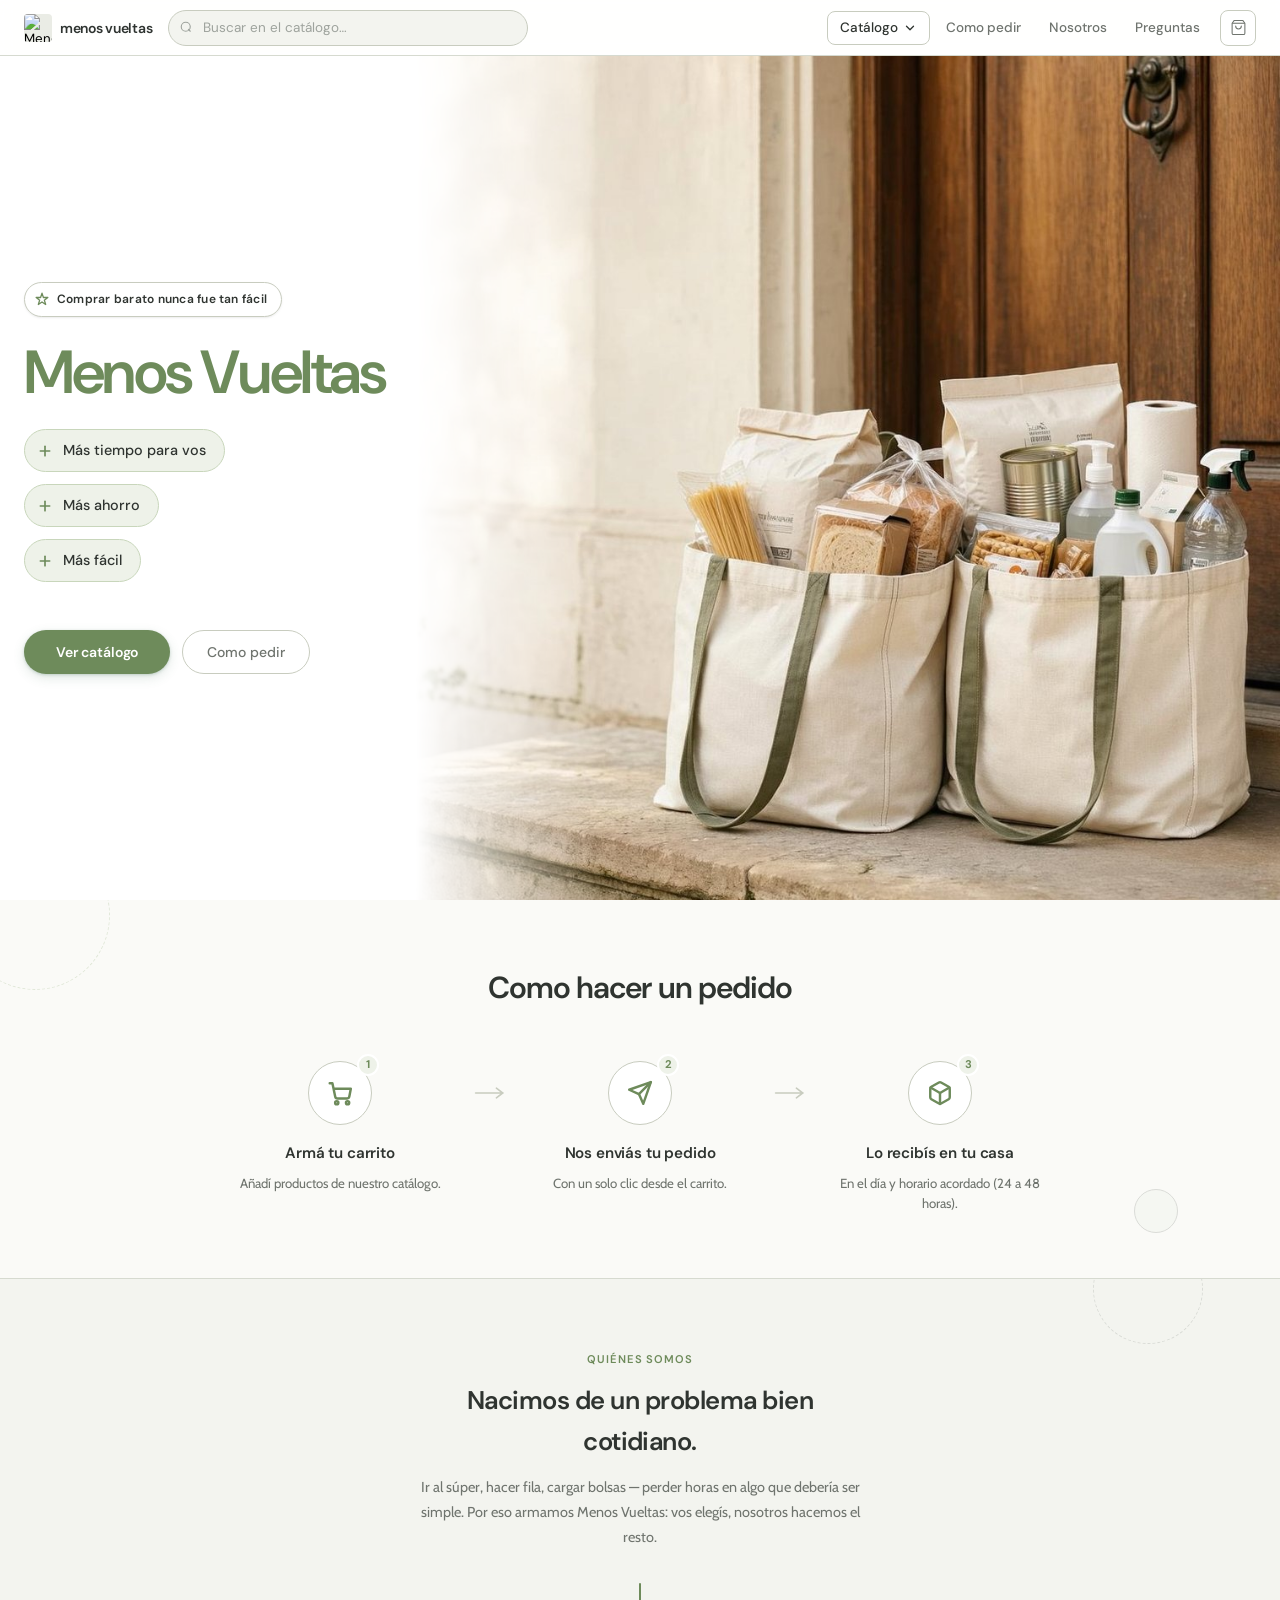
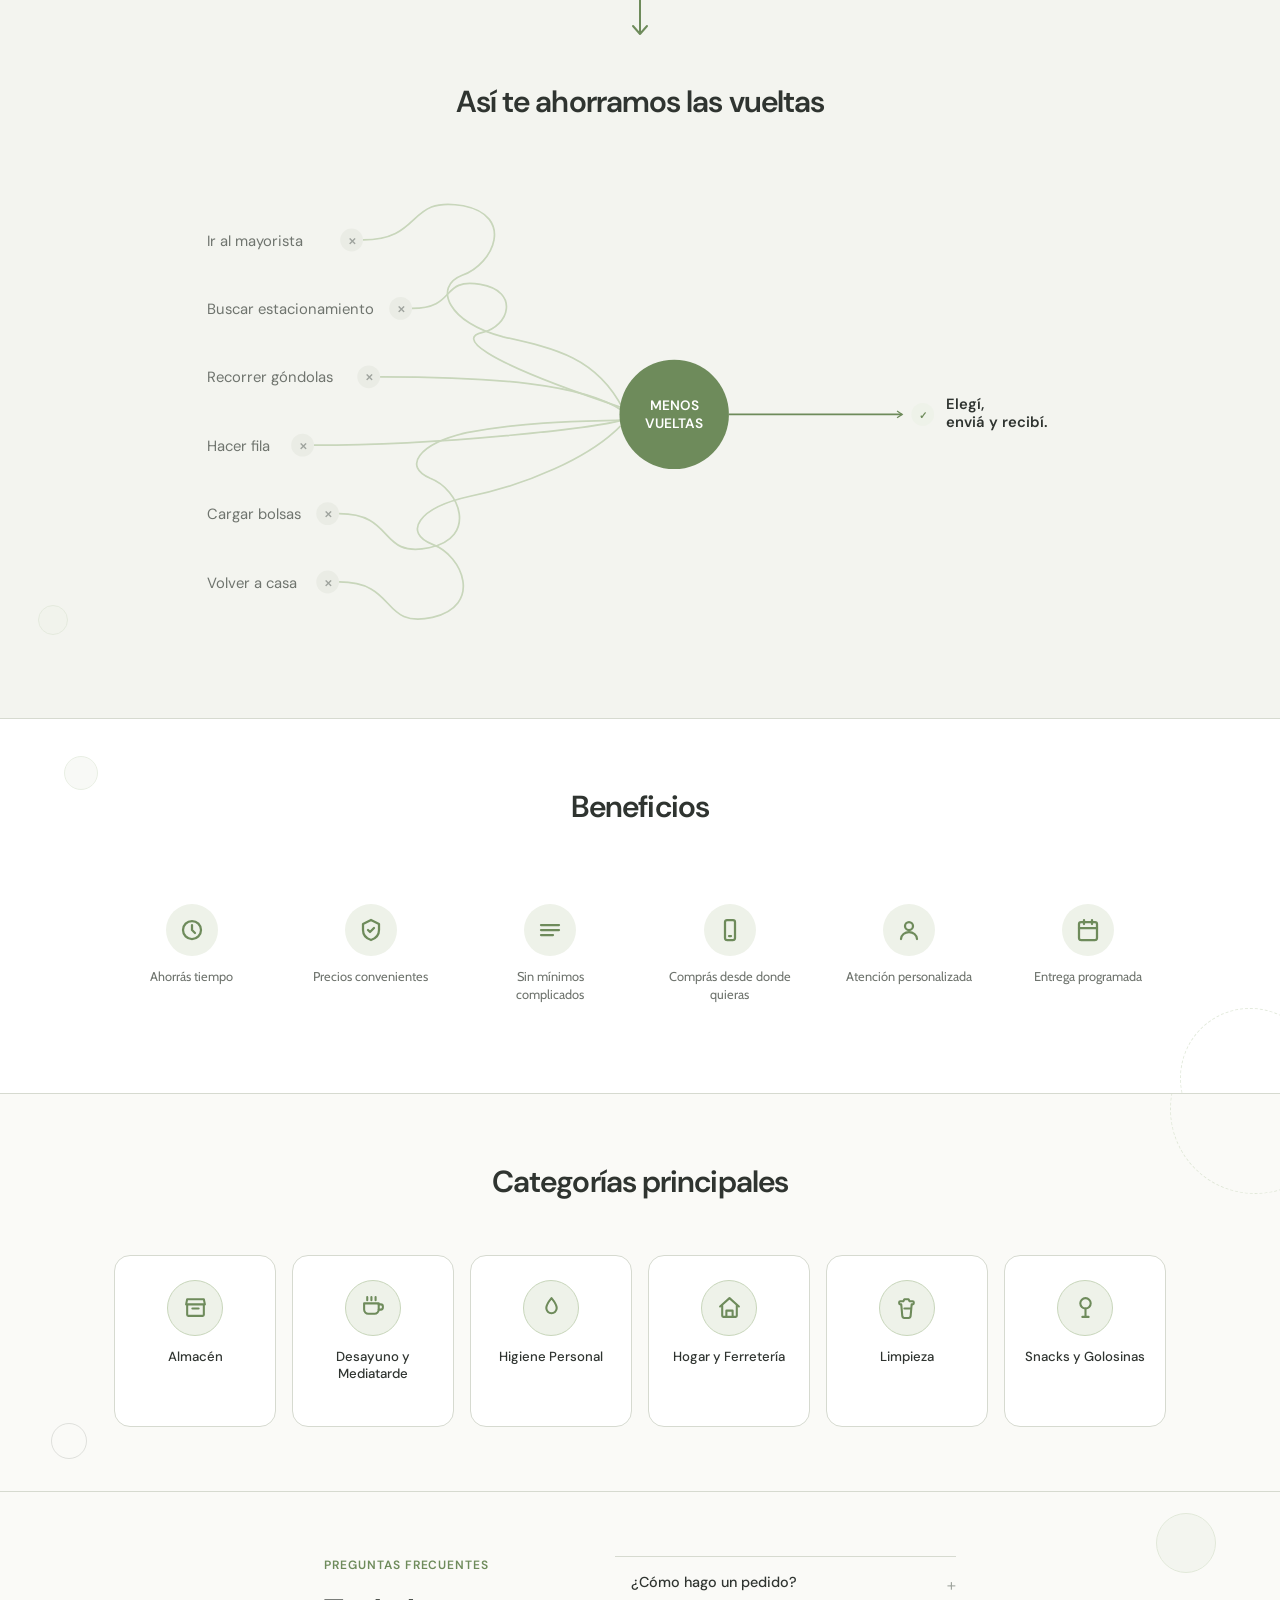
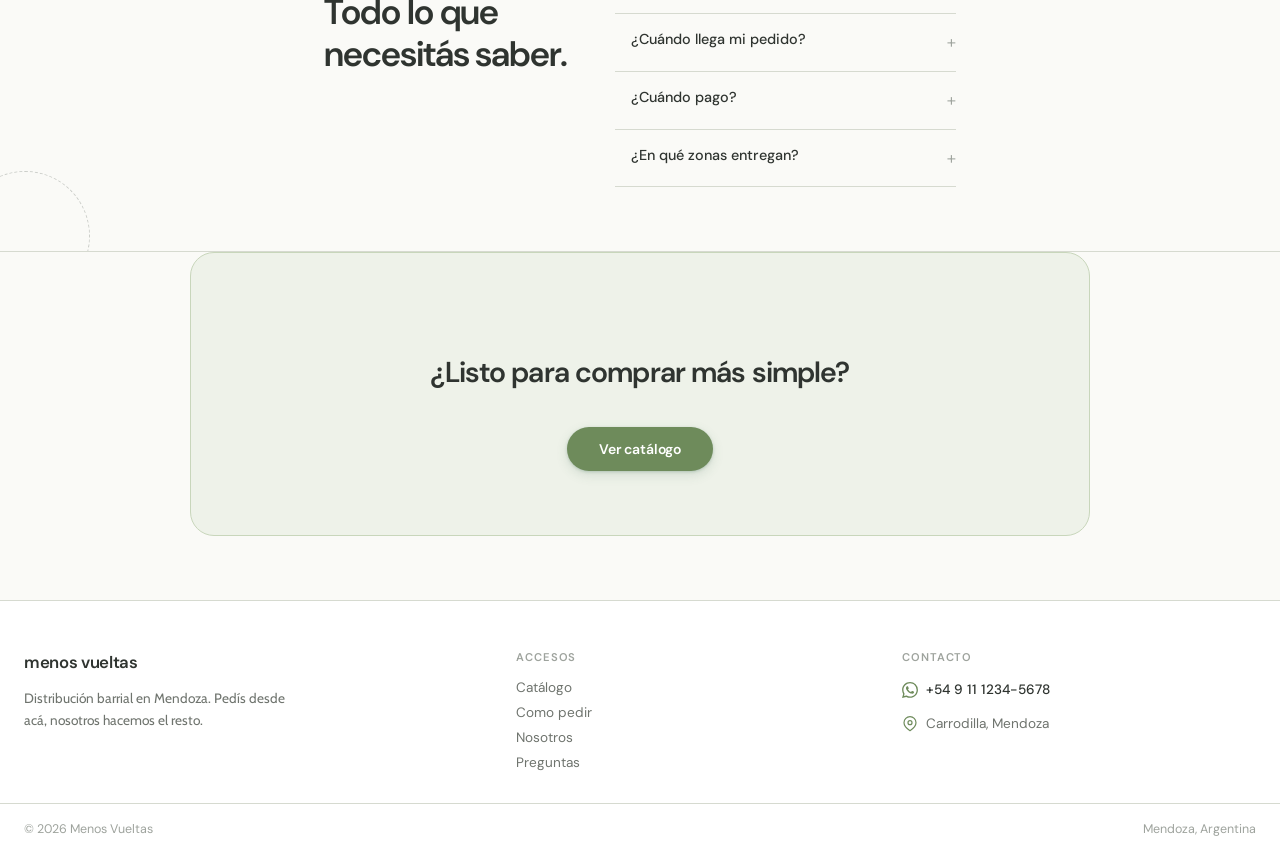
==== commit 593a6490: "limpiar css. cambio a b2b" ====
--- a/index.html
+++ b/index.html
@@ -169,7 +169,20 @@
       <span class="bg-circle bg-circle--fill" style="width:30px;height:30px;bottom:8%;left:3%;opacity:.35;"></span>
     </div>
     <div class="vueltas-inner">
-      <h2 class="seccion-h2-center">Las vueltas que te ahorramos</h2>
+
+      <div class="nosotros-intro">
+        <p class="nosotros-eyebrow">Quiénes somos</p>
+        <h3 class="nosotros-title">Nacimos de un problema bien cotidiano.</h3>
+        <p class="nosotros-text">Ir al súper, hacer fila, cargar bolsas — perder horas en algo que debería ser simple. Por eso armamos Menos Vueltas: vos elegís, nosotros hacemos el resto.</p>
+      </div>
+
+      <div class="nosotros-conector" aria-hidden="true">
+        <svg viewBox="0 0 24 64" fill="none" stroke="currentColor" stroke-width="2" stroke-linecap="round" stroke-linejoin="round">
+          <path d="M12 2v50M5 44l7 8 7-8"/>
+        </svg>
+      </div>
+
+      <h2 class="seccion-h2-center">Así te ahorramos las vueltas</h2>
 
       <div class="vueltas-svg-wrap">
         <svg class="vueltas-svg" viewBox="0 0 800 420" xmlns="http://www.w3.org/2000/svg" preserveAspectRatio="xMidYMid meet">
--- a/styles.css
+++ b/styles.css
@@ -79,10 +79,7 @@
 }
 
 /* Textos largos y párrafos usan Cabin */
-.hero-sub,
-.sobre-text,
 .faq-respuesta,
-.pillar p,
 .carrito-nota {
   font-family: var(--font-body);
 }
@@ -437,15 +434,6 @@
   margin-bottom: var(--space-5);
 }
 
-.hero-sub {
-  font-size: 1.05rem;
-  line-height: 1.7;
-  color: var(--t2);
-  font-weight: 400;
-  max-width: 400px;
-  margin-bottom: var(--space-7);
-}
-
 .hero-pills {
   display: flex;
   flex-direction: column;
@@ -538,59 +526,6 @@
   transition: background var(--t), color var(--t), border-color var(--t);
 }
 .btn-ghost-dark:hover { background: var(--surface-2); color: var(--t1); border-color: var(--surface-3); }
-
-
-/* ══════════════════════════════════════════════════════
-   PILLARS
-══════════════════════════════════════════════════════ */
-.pillars {
-  background: var(--bg);
-  border-bottom: 1px solid var(--line-soft);
-}
-
-.pillars-inner {
-  max-width: 1280px;
-  margin: 0 auto;
-  padding: var(--space-8) var(--space-5);
-  display: flex;
-  align-items: stretch;
-  gap: 0;
-}
-
-.pillar {
-  flex: 1;
-  padding: 0 var(--space-7);
-}
-.pillar:first-child { padding-left: 0; }
-.pillar:last-child  { padding-right: 0; }
-
-.pillar-divider {
-  width: 1px;
-  background: var(--line);
-  flex-shrink: 0;
-  align-self: stretch;
-}
-
-.pillar-num {
-  display: block;
-  font-size: 0.68rem;
-  font-weight: 600;
-  color: var(--accent);
-  letter-spacing: .08em;
-  margin-bottom: var(--space-3);
-}
-.pillar h3 {
-  font-size: 1.1rem;
-  font-weight: 600;
-  letter-spacing: -0.02em;
-  color: var(--t1);
-  margin-bottom: var(--space-2);
-}
-.pillar p {
-  font-size: 0.875rem;
-  color: var(--t2);
-  line-height: 1.65;
-}
 
 
 /* ══════════════════════════════════════════════════════
@@ -708,6 +643,47 @@
   max-width: 960px;
   margin: 0 auto;
   padding: var(--space-9) var(--space-5);
+}
+
+.nosotros-intro {
+  text-align: center;
+  padding-top: var(--space-2);
+}
+.nosotros-eyebrow {
+  font-size: 0.7rem;
+  font-weight: 600;
+  color: var(--accent);
+  text-transform: uppercase;
+  letter-spacing: .08em;
+  margin-bottom: var(--space-3);
+}
+.nosotros-title {
+  font-size: clamp(1.3rem, 2.6vw, 1.6rem);
+  font-weight: 600;
+  color: var(--t1);
+  letter-spacing: -0.02em;
+  margin: 0 auto var(--space-3);
+  max-width: 460px;
+}
+.nosotros-text {
+  font-size: 0.9rem;
+  color: var(--t2);
+  line-height: 1.75;
+  font-family: var(--font-body);
+  margin: 0 auto;
+  max-width: 460px;
+}
+
+/* Conector visual entre la intro y el diagrama de vueltas */
+.nosotros-conector {
+  display: flex;
+  justify-content: center;
+  margin: var(--space-6) auto;
+}
+.nosotros-conector svg {
+  width: 24px;
+  height: 64px;
+  color: var(--accent);
 }
 
 .vueltas-svg-wrap {
@@ -926,17 +902,8 @@
 
 
 /* ══════════════════════════════════════════════════════
-   SOBRE NOSOTROS
-══════════════════════════════════════════════════════ */
-.sobre {
-  background: var(--surface);
-  border-bottom: 1px solid var(--line-soft);
-}
-.sobre-inner {
-  max-width: 680px;
-  margin: 0 auto;
-  padding: var(--space-9) var(--space-5);
-}
+   ETIQUETA Y TÍTULO COMPARTIDOS (usados por FAQ)
+══════════════════════════════════════════════════════ */
 .sobre-label {
   font-size: 0.75rem;
   font-weight: 600;
@@ -952,11 +919,6 @@
   line-height: 1.2;
   color: var(--t1);
   margin-bottom: var(--space-5);
-}
-.sobre-text {
-  font-size: 1rem;
-  line-height: 1.8;
-  color: var(--t2);
 }
 
 
@@ -1832,9 +1794,6 @@
   .hero-inner { padding: var(--space-7) var(--space-4); max-width: none; }
   .hero-visual { min-height: 280px; width: 100%; }
   .hero-photo { position: absolute; }
-  .pillars-inner { flex-direction: column; gap: var(--space-5); }
-  .pillar { padding: 0; }
-  .pillar-divider { width: 100%; height: 1px; }
   .faq-inner { grid-template-columns: 1fr; gap: var(--space-5); }
   .faq-header { position: static; }
 
@@ -1842,9 +1801,6 @@
   .paso-arrow-wrap { height: auto; }
   .paso-arrow { transform: rotate(90deg); margin-top: 0; }
   .paso { max-width: 280px; }
-
-  .vueltas-grid { flex-direction: column; gap: var(--space-5); }
-  .vueltas-centro { transform: rotate(90deg); }
 
   .beneficios-grid { grid-template-columns: repeat(3, 1fr); gap: var(--space-6) var(--space-4); }
   .categorias-grid { grid-template-columns: repeat(3, 1fr); }
@@ -1861,8 +1817,7 @@
   .filtros { padding: var(--space-2) var(--space-4); }
   .subfiltros { padding: var(--space-1) var(--space-4); }
   .hero-title { font-size: 2.4rem; }
-  .sobre-inner, .faq-inner { padding: var(--space-8) var(--space-4); }
-  .pillars-inner { padding: var(--space-7) var(--space-4); }
+  .faq-inner { padding: var(--space-8) var(--space-4); }
 
   .como-comprar-inner, .vueltas-inner, .beneficios-inner,
   .categorias-home-inner, .cta-final-inner { padding: var(--space-7) var(--space-4); }
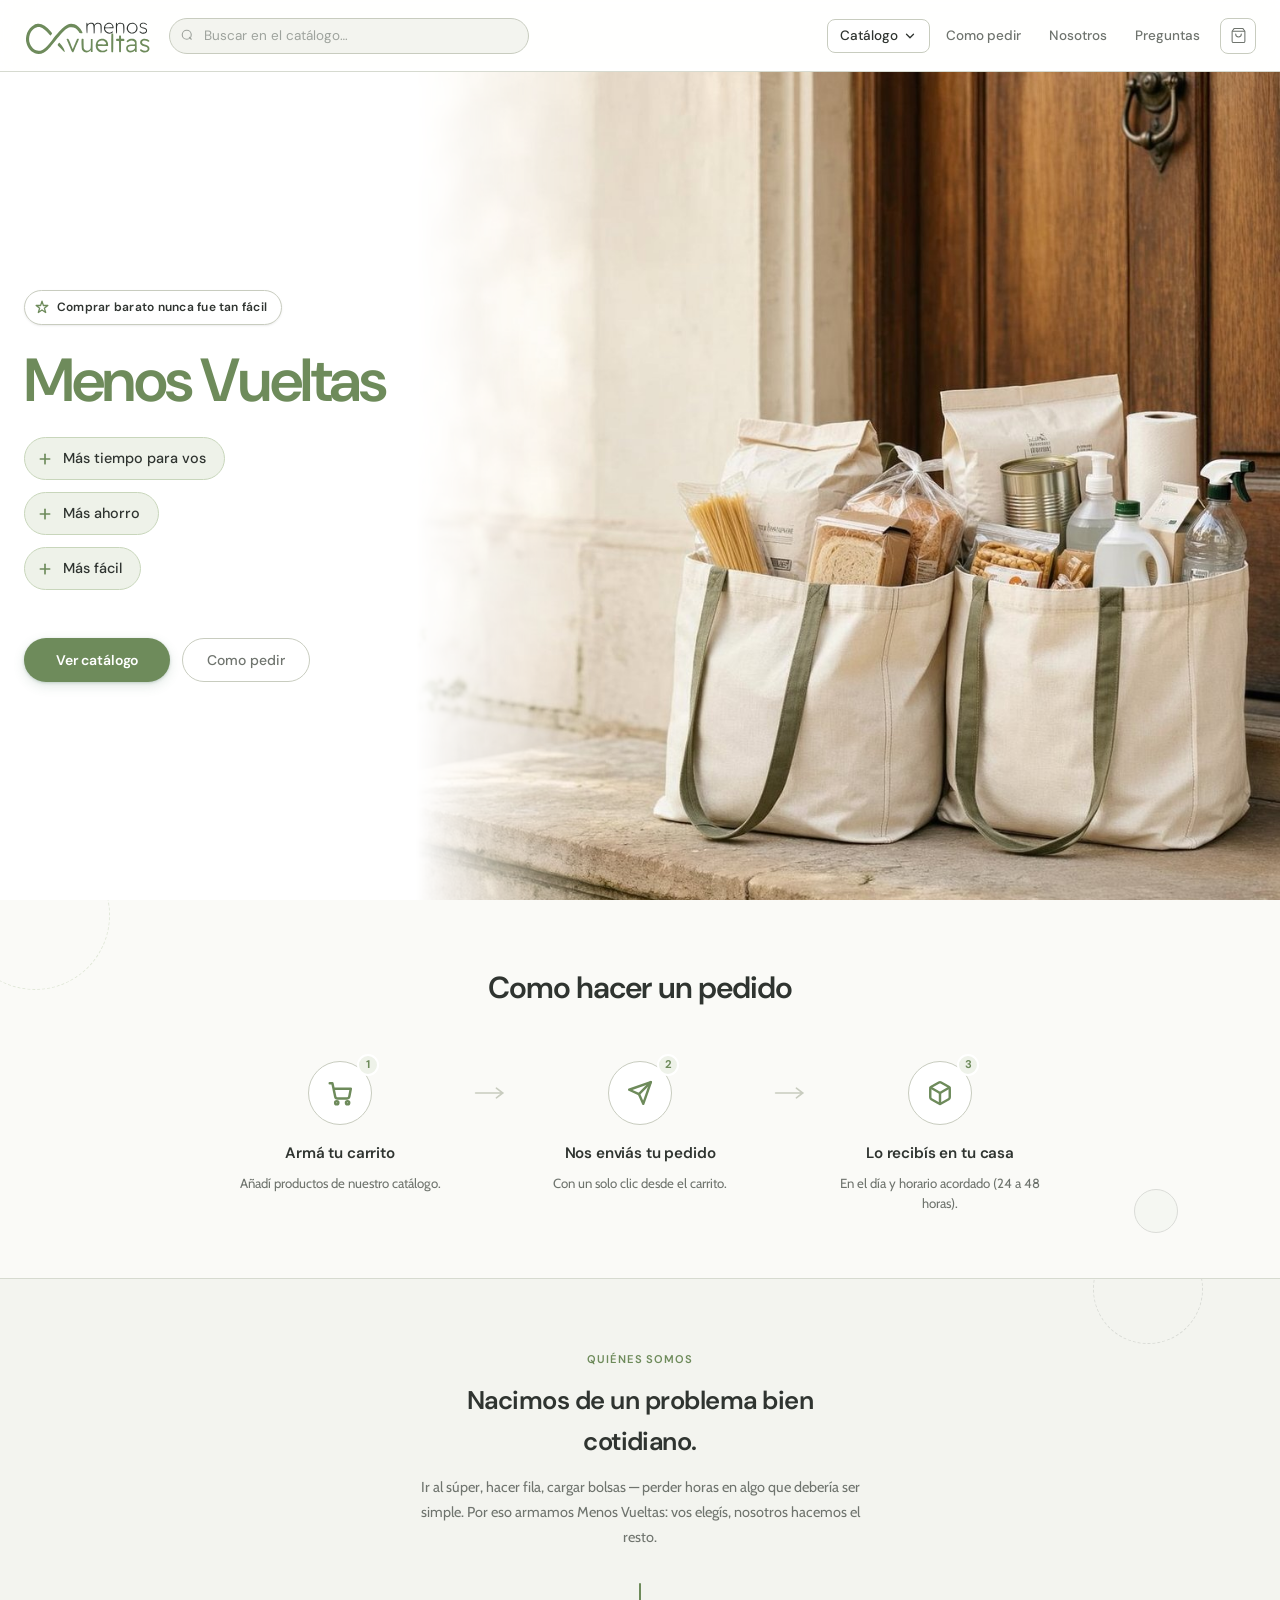
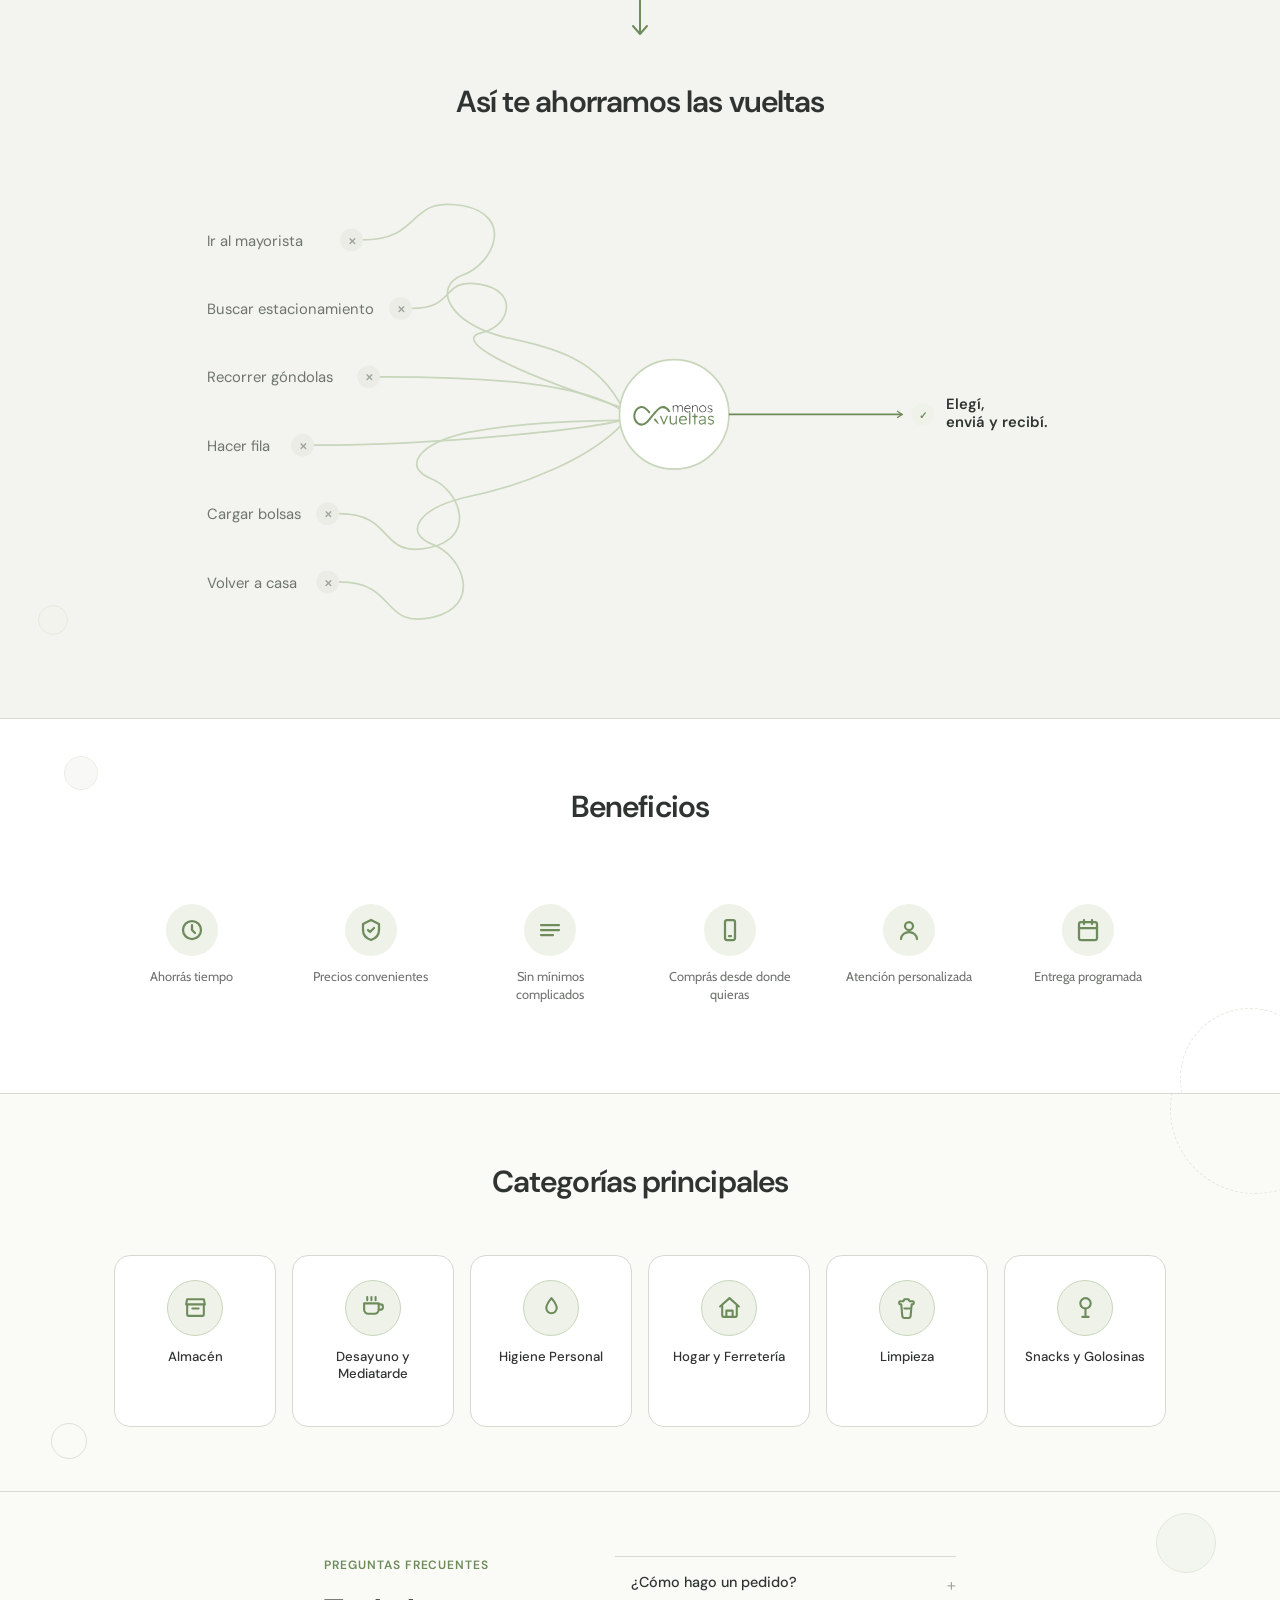
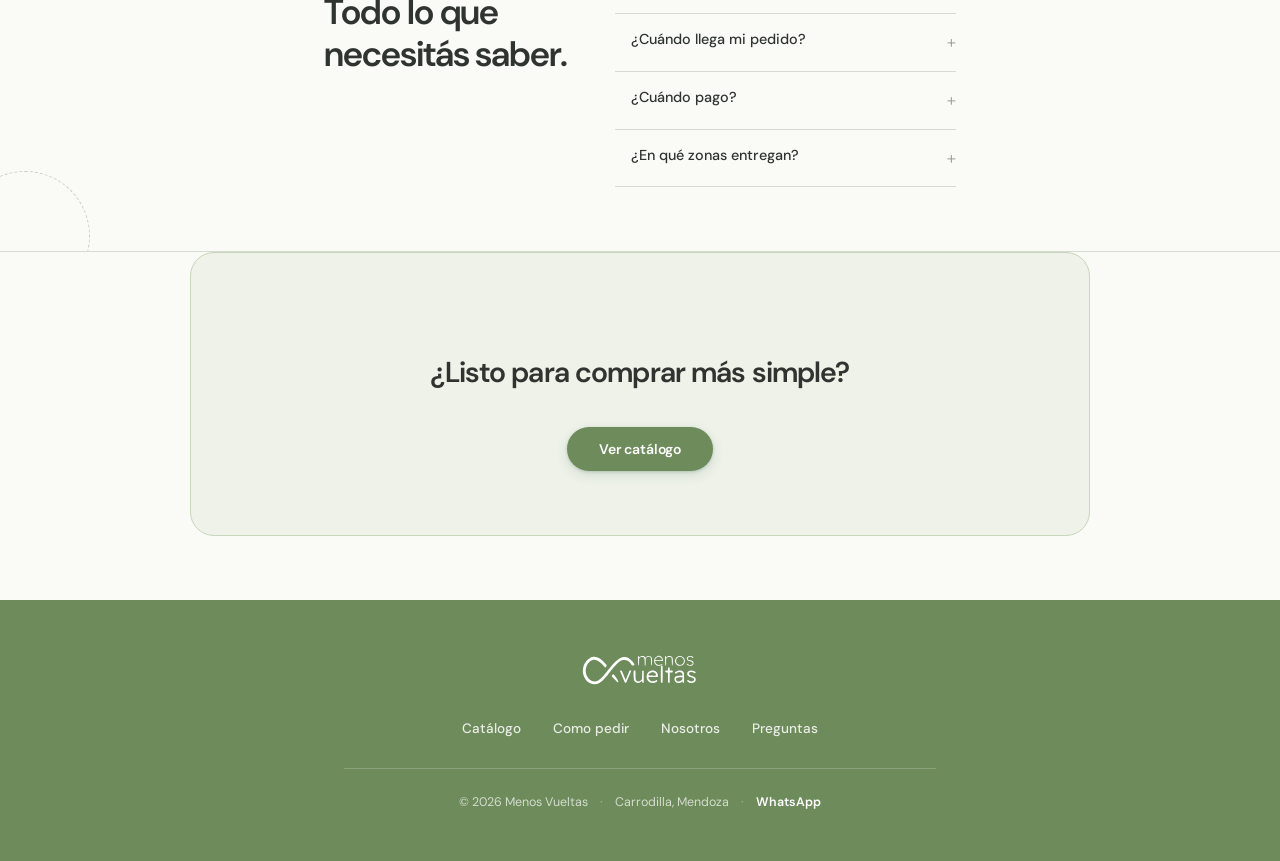
==== commit cddc7542: "new footer + logo añadido" ====
--- a/index.html
+++ b/index.html
@@ -16,8 +16,7 @@
   <div class="topbar-inner">
 
     <button class="brand" onclick="mostrarLanding()">
-      <img src="" alt="Menos Vueltas" class="brand-logo">
-      <span class="brand-name">menos vueltas</span>
+      <img src="logo.svg" alt="Menos Vueltas" class="brand-logo">
     </button>
 
     <div class="topbar-center">
@@ -244,9 +243,8 @@
                 stroke="#C8D6BB" stroke-width="1.5" fill="none"/>
 
           <!-- ══ LOGO CENTRAL ══ -->
-          <circle cx="430" cy="210" r="48" fill="#6E8B5B"/>
-          <text x="430" y="206" font-size="12" fill="white" text-anchor="middle" font-family="DM Sans, sans-serif" font-weight="600">MENOS</text>
-          <text x="430" y="222" font-size="12" fill="white" text-anchor="middle" font-family="DM Sans, sans-serif" font-weight="600">VUELTAS</text>
+          <circle cx="430" cy="210" r="48" fill="#ffffff" stroke="#C8D6BB" stroke-width="1.5"/>
+          <image href="logo.svg" x="393" y="197" width="74" height="25.2"/>
 
           <!-- ══ LÍNEA DE SALIDA ══ -->
           <path d="M478 210 L 630 210" stroke="#6E8B5B" stroke-width="1.5" fill="none" marker-end="url(#arrowVueltas)"/>
@@ -459,44 +457,25 @@
   </section>
 
   <footer class="footer">
-    <div class="footer-main">
-
-      <div class="footer-brand-col">
-        <span class="brand-name">menos vueltas</span>
-        <p class="footer-tagline">Distribución barrial en Mendoza. Pedís desde acá, nosotros hacemos el resto.</p>
-      </div>
-
-      <div>
-        <p class="footer-col-title">Accesos</p>
-        <div class="footer-links">
-          <button class="footer-link" onclick="mostrarCatalogo()">Catálogo</button>
-          <button class="footer-link" onclick="scrollLanding('como-comprar')">Como pedir</button>
-          <button class="footer-link" onclick="scrollLanding('vueltas')">Nosotros</button>
-          <button class="footer-link" onclick="scrollLanding('faq')">Preguntas</button>
-        </div>
-      </div>
-
-      <div>
-        <p class="footer-col-title">Contacto</p>
-        <div class="footer-contact">
-          <div class="footer-contact-item">
-            <svg viewBox="0 0 24 24" fill="currentColor"><path d="M17.472 14.382c-.297-.149-1.758-.867-2.03-.967-.273-.099-.471-.148-.67.15-.197.297-.767.966-.94 1.164-.173.199-.347.223-.644.075-.297-.15-1.255-.463-2.39-1.475-.883-.788-1.48-1.761-1.653-2.059-.173-.297-.018-.458.13-.606.134-.133.298-.347.446-.52.149-.174.198-.298.298-.497.099-.198.05-.371-.025-.52-.075-.149-.669-1.612-.916-2.207-.242-.579-.487-.5-.669-.51-.173-.008-.371-.01-.57-.01-.198 0-.52.074-.792.372-.272.297-1.04 1.016-1.04 2.479 0 1.462 1.065 2.875 1.213 3.074.149.198 2.096 3.2 5.077 4.487.709.306 1.262.489 1.694.625.712.227 1.36.195 1.871.118.571-.085 1.758-.719 2.006-1.413.248-.694.248-1.289.173-1.413-.074-.124-.272-.198-.57-.347m-5.421 7.403h-.004a9.87 9.87 0 01-5.031-1.378l-.361-.214-3.741.982.998-3.648-.235-.374a9.86 9.86 0 01-1.51-5.26c.001-5.45 4.436-9.884 9.888-9.884 2.64 0 5.122 1.03 6.988 2.898a9.825 9.825 0 012.893 6.994c-.003 5.45-4.437 9.884-9.885 9.884m8.413-18.297A11.815 11.815 0 0012.05 0C5.495 0 .16 5.335.157 11.892c0 2.096.547 4.142 1.588 5.945L.057 24l6.305-1.654a11.882 11.882 0 005.683 1.448h.005c6.554 0 11.89-5.335 11.893-11.893a11.821 11.821 0 00-3.48-8.413z"/></svg>
-            <a href="https://wa.me/5491112345678" target="_blank" rel="noopener">+54 9 11 1234-5678</a>
-          </div>
-          <div class="footer-contact-item">
-            <svg viewBox="0 0 24 24" fill="none" stroke="currentColor" stroke-width="1.8" stroke-linecap="round" stroke-linejoin="round"><path d="M21 10c0 6-9 12-9 12s-9-6-9-12a9 9 0 0118 0z"/><circle cx="12" cy="10" r="3"/></svg>
-            <span>Carrodilla, Mendoza</span>
-          </div>
-        </div>
-      </div>
-
-    </div>
-
-    <div class="footer-bottom">
-      <div class="footer-bottom-inner">
+    <div class="footer-inner">
+
+      <img src="logo.svg" alt="Menos Vueltas" class="footer-logo">
+
+      <nav class="footer-nav">
+        <button class="footer-nav-link" onclick="mostrarCatalogo()">Catálogo</button>
+        <button class="footer-nav-link" onclick="scrollLanding('como-comprar')">Como pedir</button>
+        <button class="footer-nav-link" onclick="scrollLanding('vueltas')">Nosotros</button>
+        <button class="footer-nav-link" onclick="scrollLanding('faq')">Preguntas</button>
+      </nav>
+
+      <div class="footer-bottom">
         <span class="footer-copy">© 2026 Menos Vueltas</span>
-        <span class="footer-copy">Mendoza, Argentina</span>
-      </div>
+        <span class="footer-dot">·</span>
+        <span class="footer-copy">Carrodilla, Mendoza</span>
+        <span class="footer-dot">·</span>
+        <a class="footer-whatsapp" href="https://wa.me/5491112345678" target="_blank" rel="noopener">WhatsApp</a>
+      </div>
+
     </div>
   </footer>
 
--- a/styles.css
+++ b/styles.css
@@ -123,7 +123,7 @@
   position: sticky;
   top: 0;
   z-index: 100;
-  height: 56px;
+  height: 72px;
   background: rgba(255,255,255,.90);
   backdrop-filter: saturate(180%) blur(16px);
   -webkit-backdrop-filter: saturate(180%) blur(16px);
@@ -152,19 +152,10 @@
   text-decoration: none;
 }
 .brand-logo {
-  width: 28px;
-  height: 28px;
-  border-radius: var(--r1);
-  background: var(--surface-3);
-  object-fit: contain;
-}
-.brand-name {
-  font-size: 0.875rem;
-  font-weight: 600;
-  color: var(--t1);
-  letter-spacing: -0.02em;
-}
-
+  height: 44px;
+  width: auto;
+  display: block;
+}
 /* Buscador */
 .topbar-center {
   flex: 1;
@@ -386,7 +377,7 @@
   display: flex;
   align-items: stretch;
   gap: 0;
-  min-height: calc(100vh - 56px);
+  min-height: calc(100vh - 72px);
   max-width: 1280px;
   margin: 0 auto;
   padding: 0;
@@ -1006,105 +997,74 @@
    FOOTER
 ══════════════════════════════════════════════════════ */
 .footer {
-  background: var(--surface);
-  border-top: 1px solid var(--line-soft);
-}
-.footer-main {
-  max-width: 1280px;
+  background: var(--accent);
+}
+.footer-inner {
+  max-width: 640px;
   margin: 0 auto;
-  padding: var(--space-8) var(--space-5) var(--space-6);
-  display: grid;
-  grid-template-columns: 1.3fr 1fr 1fr;
-  gap: var(--space-6);
-}
-.footer-brand-col {
-  display: flex;
-  flex-direction: column;
-  gap: var(--space-3);
-}
-.footer-tagline {
+  padding: var(--space-8) var(--space-5);
+  text-align: center;
+}
+
+.footer-logo {
+  height: 40px;
+  width: auto;
+  margin: 0 auto var(--space-5);
+  display: block;
+  filter: brightness(0) invert(1);
+}
+
+.footer-nav {
+  display: flex;
+  justify-content: center;
+  align-items: center;
+  gap: var(--space-2);
+  flex-wrap: wrap;
+  margin-bottom: var(--space-5);
+}
+.footer-nav-link {
+  height: 32px;
+  padding: 0 var(--space-3);
+  border: none;
+  background: none;
+  color: rgba(255,255,255,0.85);
   font-size: 0.85rem;
-  color: var(--t2);
-  font-family: var(--font-body);
-  line-height: 1.6;
-  max-width: 280px;
-}
-.footer-col-title {
-  font-size: 0.7rem;
-  font-weight: 600;
-  color: var(--t3);
-  text-transform: uppercase;
-  letter-spacing: .08em;
-  margin-bottom: var(--space-3);
-}
-.footer-links {
-  display: flex;
-  flex-direction: column;
-  gap: var(--space-2);
-}
-.footer-link {
-  background: none;
-  border: none;
-  padding: 0;
-  text-align: left;
-  font-size: 0.85rem;
-  color: var(--t2);
-  transition: color var(--t);
-  width: fit-content;
-}
-.footer-link:hover { color: var(--accent); }
-.footer-contact {
-  display: flex;
-  flex-direction: column;
-  gap: var(--space-3);
-}
-.footer-contact-item {
-  display: flex;
-  align-items: center;
-  gap: 8px;
-  font-size: 0.85rem;
-  color: var(--t2);
-}
-.footer-contact-item svg {
-  width: 16px;
-  height: 16px;
-  color: var(--accent);
-  flex-shrink: 0;
-}
-.footer-contact-item a {
-  color: var(--t1);
   font-weight: 500;
-  text-decoration: none;
-  transition: color var(--t);
-}
-.footer-contact-item a:hover { color: var(--accent); }
+  border-radius: var(--r2);
+  transition: background var(--t), color var(--t);
+  white-space: nowrap;
+}
+.footer-nav-link:hover { background: rgba(255,255,255,0.12); color: white; }
+
 .footer-bottom {
-  border-top: 1px solid var(--line-soft);
-}
-.footer-bottom-inner {
-  max-width: 1280px;
-  margin: 0 auto;
-  padding: var(--space-4) var(--space-5);
-  display: flex;
-  align-items: center;
-  justify-content: space-between;
+  border-top: 1px solid rgba(255,255,255,0.2);
+  padding-top: var(--space-5);
+  display: flex;
+  justify-content: center;
+  align-items: center;
   gap: var(--space-3);
   flex-wrap: wrap;
 }
 .footer-copy {
   font-size: 0.78rem;
-  color: var(--t3);
-}
-
-.footer-brand-col .brand-name { font-size: 1.05rem; }
-
-@media (max-width: 720px) {
-  .footer-main { grid-template-columns: 1fr 1fr; gap: var(--space-5); }
-  .footer-brand-col { grid-column: 1 / -1; }
-}
+  color: rgba(255,255,255,0.7);
+}
+.footer-dot {
+  font-size: 0.78rem;
+  color: rgba(255,255,255,0.4);
+}
+.footer-whatsapp {
+  font-size: 0.78rem;
+  font-weight: 600;
+  color: white;
+  text-decoration: none;
+  transition: opacity var(--t);
+}
+.footer-whatsapp:hover { opacity: 0.8; }
 
 @media (max-width: 480px) {
-  .footer-main { grid-template-columns: 1fr; }
+  .footer-bottom { flex-direction: column; gap: var(--space-2); }
+  .footer-dot { display: none; }
 }
 
 
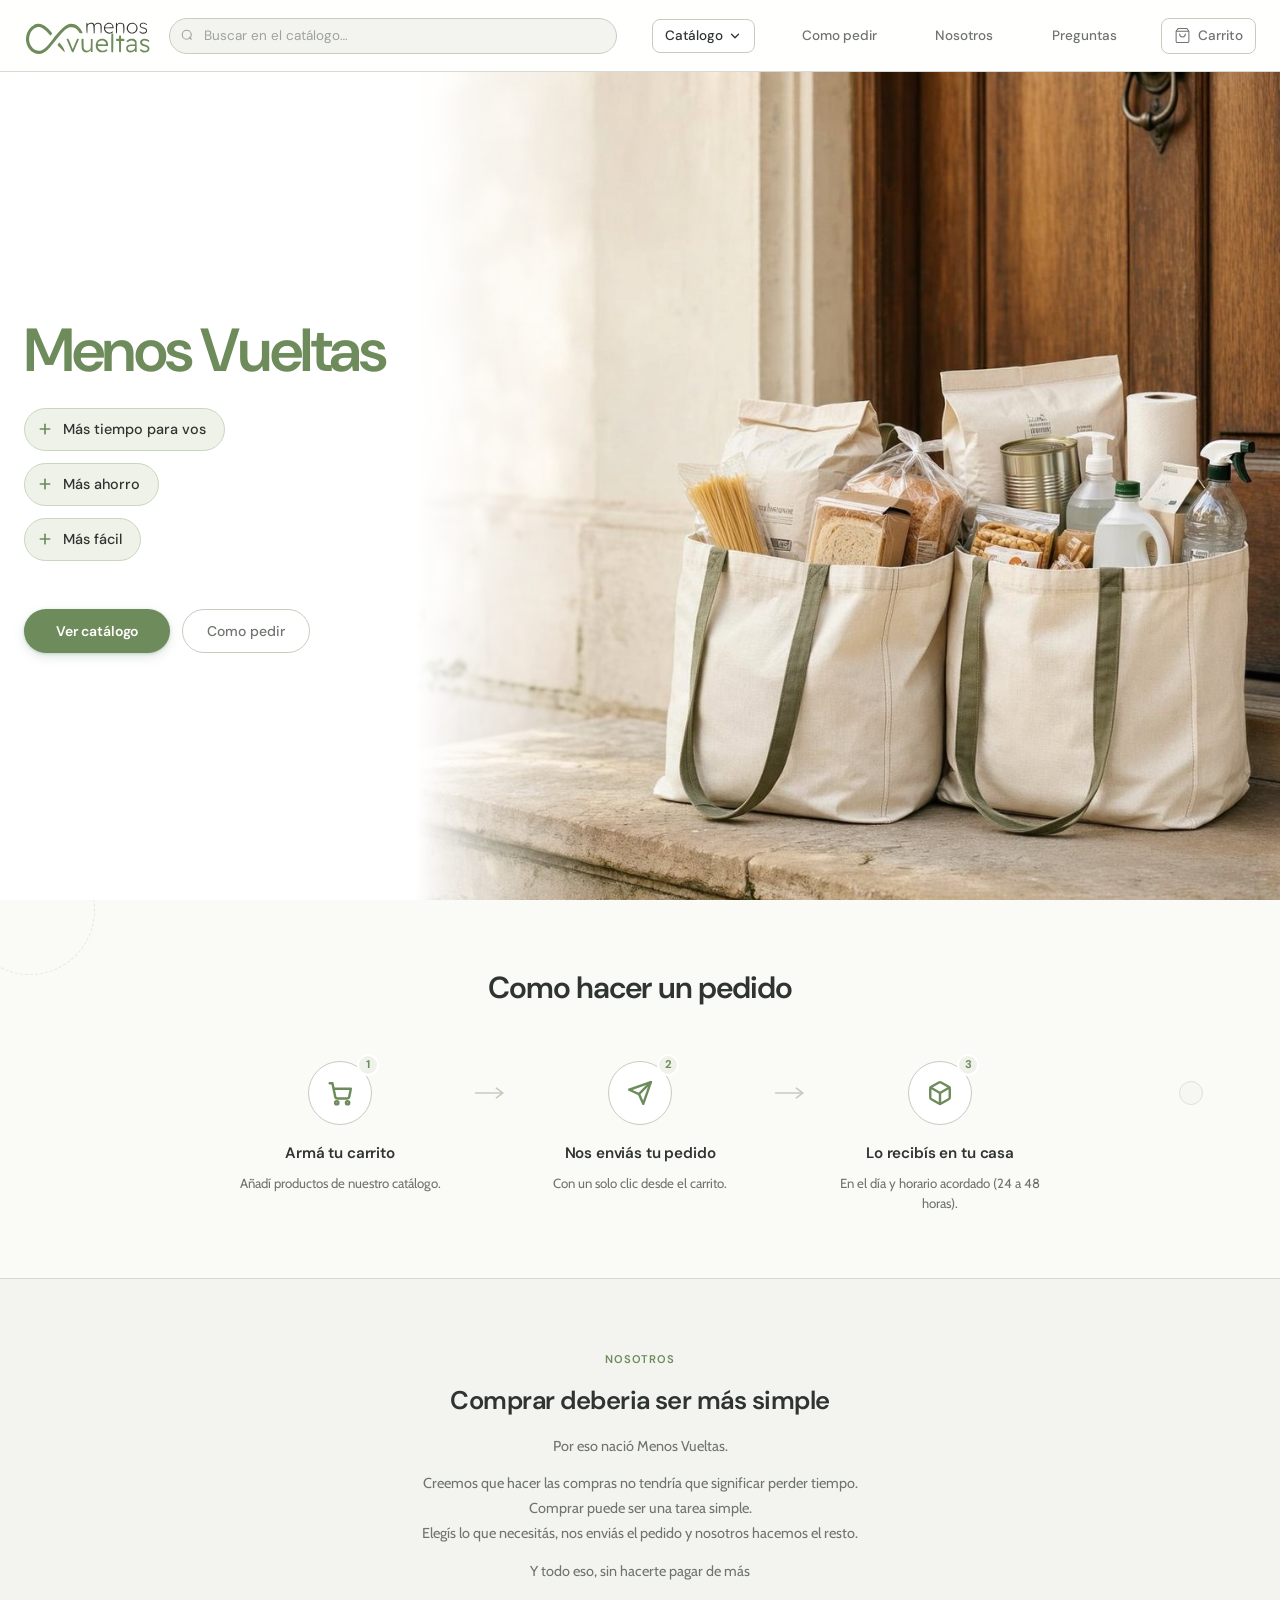
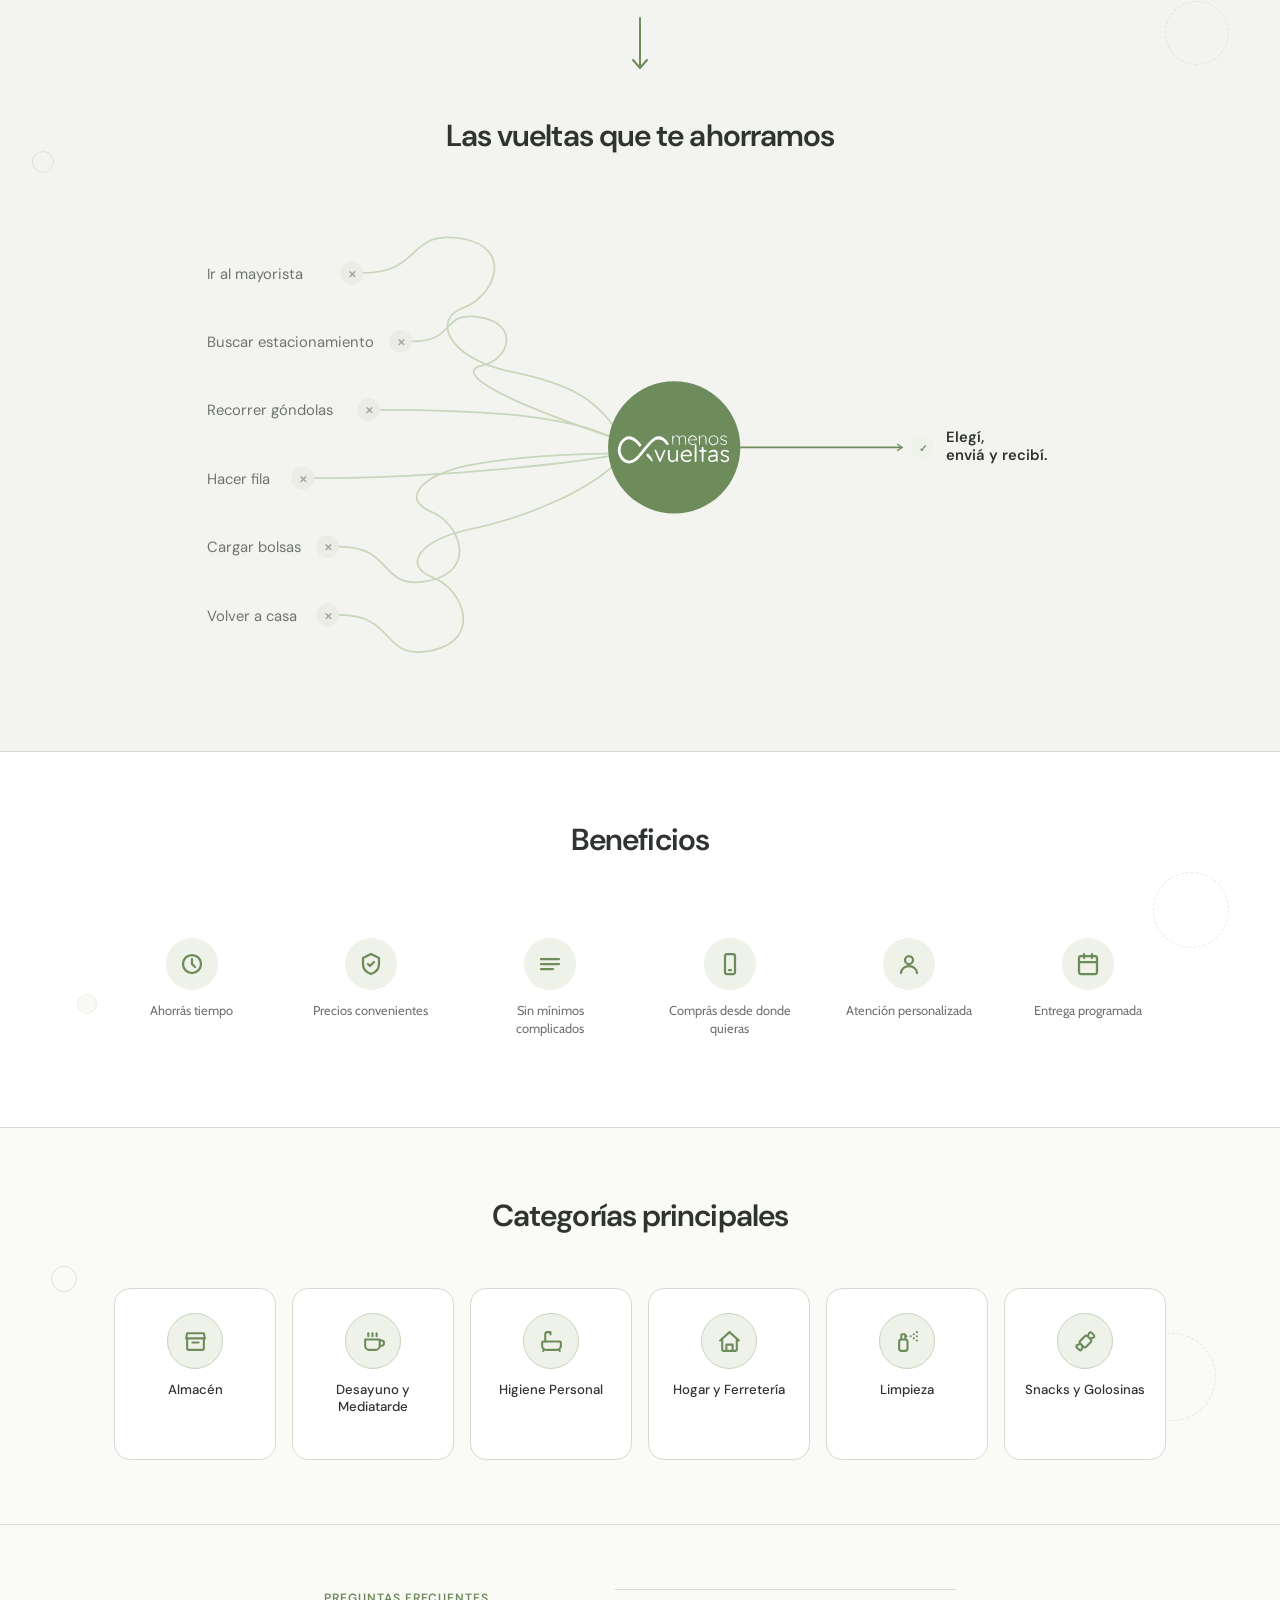
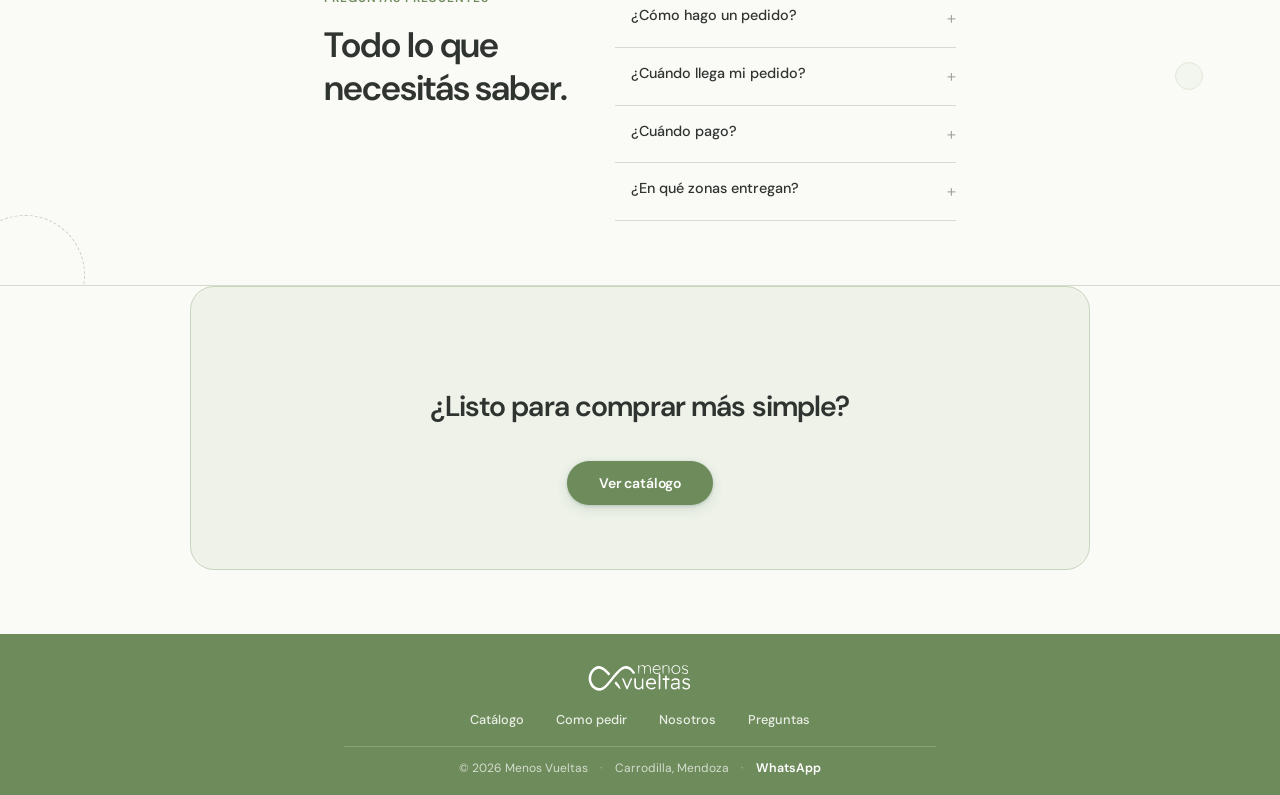
==== commit 5afa4857: "circulos fondo, rediseño navbar" ====
--- a/index.html
+++ b/index.html
@@ -19,7 +19,7 @@
       <img src="logo.svg" alt="Menos Vueltas" class="brand-logo">
     </button>
 
-    <div class="topbar-center">
+    <div class="topbar-middle">
       <div class="search-wrap">
         <svg class="search-icon" viewBox="0 0 20 20" fill="none">
           <circle cx="9" cy="9" r="6" stroke="currentColor" stroke-width="1.5"/>
@@ -27,9 +27,7 @@
         </svg>
         <input type="text" id="buscador" placeholder="Buscar en el catálogo…" autocomplete="off">
       </div>
-    </div>
-
-    <nav class="topbar-nav">
+
       <div class="nav-dropdown" id="navDropdown">
         <button class="nav-pill" onclick="toggleMegamenu()">
           Catálogo
@@ -45,16 +43,17 @@
       <button class="nav-ghost hide-mobile" onclick="scrollLanding('como-comprar')">Como pedir</button>
       <button class="nav-ghost hide-mobile" onclick="scrollLanding('vueltas')">Nosotros</button>
       <button class="nav-ghost hide-mobile" onclick="scrollLanding('faq')">Preguntas</button>
-
-      <button class="cart-trigger" onclick="abrirCarrito()">
-        <svg viewBox="0 0 24 24" fill="none">
-          <path d="M6 2L3 6v14a2 2 0 002 2h14a2 2 0 002-2V6l-3-4z" stroke="currentColor" stroke-width="1.5" stroke-linejoin="round"/>
-          <line x1="3" y1="6" x2="21" y2="6" stroke="currentColor" stroke-width="1.5"/>
-          <path d="M16 10a4 4 0 01-8 0" stroke="currentColor" stroke-width="1.5" stroke-linecap="round"/>
-        </svg>
-        <span class="cart-count" id="cartCount">0</span>
-      </button>
-    </nav>
+    </div>
+
+    <button class="cart-trigger" onclick="abrirCarrito()">
+      <svg viewBox="0 0 24 24" fill="none">
+        <path d="M6 2L3 6v14a2 2 0 002 2h14a2 2 0 002-2V6l-3-4z" stroke="currentColor" stroke-width="1.5" stroke-linejoin="round"/>
+        <line x1="3" y1="6" x2="21" y2="6" stroke="currentColor" stroke-width="1.5"/>
+        <path d="M16 10a4 4 0 01-8 0" stroke="currentColor" stroke-width="1.5" stroke-linecap="round"/>
+      </svg>
+      <span class="cart-label hide-mobile">Carrito</span>
+      <span class="cart-count" id="cartCount">0</span>
+    </button>
 
   </div>
 </header>
@@ -67,10 +66,6 @@
   <section class="hero-bg">
   <div class="hero">
     <div class="hero-inner">
-      <p class="hero-eyebrow">
-        <svg viewBox="0 0 24 24" fill="none" stroke="currentColor" stroke-width="2.25" stroke-linecap="round" stroke-linejoin="round"><path d="M12 2l2.4 7.4H22l-6 4.6 2.3 7.4L12 17l-6.3 4.4 2.3-7.4-6-4.6h7.6z"/></svg>
-        Comprar barato nunca fue tan fácil
-      </p>
       <h1 class="hero-title">Menos Vueltas</h1>
       <div class="hero-pills">
         <span class="hero-pill">
@@ -100,8 +95,8 @@
   <!-- Cómo comprar -->
   <section id="como-comprar" class="como-comprar seccion-deco">
     <div class="bg-circles" aria-hidden="true">
-      <span class="bg-circle bg-circle--dash" style="width:150px;height:150px;top:-60px;left:-40px;"></span>
-      <span class="bg-circle bg-circle--fill" style="width:44px;height:44px;bottom:12%;right:8%;border-color:var(--t3);opacity:.35;"></span>
+      <span class="bg-circle bg-circle--dash" style="width:130px;height:130px;top:-55px;left:-35px;"></span>
+      <span class="bg-circle bg-circle--fill" style="width:24px;height:24px;top:48%;right:6%;border-color:var(--t3);opacity:.3;"></span>
     </div>
     <div class="como-comprar-inner">
       <h2 class="seccion-h2-center">Como hacer un pedido</h2>
@@ -164,15 +159,17 @@
   <!-- Las vueltas que te ahorramos -->
   <section id="vueltas" class="vueltas seccion-deco">
     <div class="bg-circles" aria-hidden="true">
-      <span class="bg-circle bg-circle--dash" style="width:110px;height:110px;top:-45px;right:6%;border-color:var(--t3);opacity:.3;"></span>
-      <span class="bg-circle bg-circle--fill" style="width:30px;height:30px;bottom:8%;left:3%;opacity:.35;"></span>
+      <span class="bg-circle" style="width:22px;height:22px;top:44%;left:2.5%;border-color:var(--t3);opacity:.25;"></span>
+      <span class="bg-circle bg-circle--dash" style="width:64px;height:64px;top:30%;right:4%;"></span>
     </div>
     <div class="vueltas-inner">
 
       <div class="nosotros-intro">
-        <p class="nosotros-eyebrow">Quiénes somos</p>
-        <h3 class="nosotros-title">Nacimos de un problema bien cotidiano.</h3>
-        <p class="nosotros-text">Ir al súper, hacer fila, cargar bolsas — perder horas en algo que debería ser simple. Por eso armamos Menos Vueltas: vos elegís, nosotros hacemos el resto.</p>
+        <p class="nosotros-eyebrow">Nosotros</p>
+        <h3 class="nosotros-title">Comprar deberia ser más simple</h3>
+        <p class="nosotros-text">Por eso nació Menos Vueltas.</p>
+        <p class="nosotros-text">Creemos que hacer las compras no tendría que significar perder tiempo. Comprar puede ser una tarea simple.<br>Elegís lo que necesitás, nos enviás el pedido y nosotros hacemos el resto.</p>
+        <p class="nosotros-text">Y todo eso, sin hacerte pagar de más</p>
       </div>
 
       <div class="nosotros-conector" aria-hidden="true">
@@ -181,7 +178,7 @@
         </svg>
       </div>
 
-      <h2 class="seccion-h2-center">Así te ahorramos las vueltas</h2>
+      <h2 class="seccion-h2-center">Las vueltas que te ahorramos</h2>
 
       <div class="vueltas-svg-wrap">
         <svg class="vueltas-svg" viewBox="0 0 800 420" xmlns="http://www.w3.org/2000/svg" preserveAspectRatio="xMidYMid meet">
@@ -243,11 +240,11 @@
                 stroke="#C8D6BB" stroke-width="1.5" fill="none"/>
 
           <!-- ══ LOGO CENTRAL ══ -->
-          <circle cx="430" cy="210" r="48" fill="#ffffff" stroke="#C8D6BB" stroke-width="1.5"/>
-          <image href="logo.svg" x="393" y="197" width="74" height="25.2"/>
+          <circle cx="430" cy="210" r="58" fill="#6E8B5B"/>
+          <image href="logo.svg" x="379" y="192.6" width="102" height="34.7" style="filter: brightness(0) invert(1);"/>
 
           <!-- ══ LÍNEA DE SALIDA ══ -->
-          <path d="M478 210 L 630 210" stroke="#6E8B5B" stroke-width="1.5" fill="none" marker-end="url(#arrowVueltas)"/>
+          <path d="M488 210 L 630 210" stroke="#6E8B5B" stroke-width="1.5" fill="none" marker-end="url(#arrowVueltas)"/>
 
           <!-- Check + texto -->
           <circle cx="648" cy="210" r="10" fill="#EEF2E9"/>
@@ -264,8 +261,8 @@
   <!-- Beneficios -->
   <section class="beneficios seccion-deco">
     <div class="bg-circles" aria-hidden="true">
-      <span class="bg-circle bg-circle--dash" style="width:140px;height:140px;bottom:-55px;right:-40px;"></span>
-      <span class="bg-circle bg-circle--fill" style="width:34px;height:34px;top:10%;left:5%;opacity:.4;"></span>
+      <span class="bg-circle bg-circle--dash" style="width:76px;height:76px;top:32%;right:4%;"></span>
+      <span class="bg-circle bg-circle--fill" style="width:20px;height:20px;bottom:30%;left:6%;opacity:.35;"></span>
     </div>
     <div class="beneficios-inner">
       <h2 class="seccion-h2-center">Beneficios</h2>
@@ -327,8 +324,8 @@
   <!-- Categorías principales -->
   <section class="categorias-home seccion-deco">
     <div class="bg-circles" aria-hidden="true">
-      <span class="bg-circle bg-circle--dash" style="width:170px;height:170px;top:-70px;right:-60px;"></span>
-      <span class="bg-circle" style="width:36px;height:36px;bottom:8%;left:4%;border-color:var(--t3);opacity:.3;"></span>
+      <span class="bg-circle bg-circle--dash" style="width:88px;height:88px;bottom:26%;right:5%;"></span>
+      <span class="bg-circle" style="width:26px;height:26px;top:35%;left:4%;border-color:var(--t3);opacity:.3;"></span>
     </div>
     <div class="categorias-home-inner">
       <h2 class="seccion-h2-center">Categorías principales</h2>
@@ -344,7 +341,7 @@
 
         <button class="categoria-card" onclick="mostrarCatalogo('Desayuno y Mediatarde')">
           <div class="categoria-img-wrap">
-            <svg viewBox="0 0 24 24" fill="none" stroke="currentColor" stroke-width="2" stroke-linecap="round" stroke-linejoin="round"><path d="M3 8h14v6a4 4 0 01-4 4H7a4 4 0 01-4-4V8z"/><path d="M17 9h2a2 2 0 012 2v1a2 2 0 01-2 2h-2"/><line x1="6" y1="2" x2="6" y2="5"/><line x1="10" y1="2" x2="10" y2="5"/><line x1="14" y1="2" x2="14" y2="5"/></svg>
+            <svg viewBox="0 0 24 24" fill="none" stroke="currentColor" stroke-width="2" stroke-linecap="round" stroke-linejoin="round"><g transform="translate(1,2)"><path d="M3 8h14v6a4 4 0 01-4 4H7a4 4 0 01-4-4V8z"/><path d="M17 9h2a2 2 0 012 2v1a2 2 0 01-2 2h-2"/><line x1="6" y1="2" x2="6" y2="5"/><line x1="10" y1="2" x2="10" y2="5"/><line x1="14" y1="2" x2="14" y2="5"/></g></svg>
           </div>
           <span>Desayuno y Mediatarde</span>
           <span class="categoria-arrow"><svg viewBox="0 0 24 24" fill="none" stroke="currentColor" stroke-width="2.5" stroke-linecap="round" stroke-linejoin="round"><path d="M5 12h14M13 6l6 6-6 6"/></svg></span>
@@ -352,7 +349,7 @@
 
         <button class="categoria-card" onclick="mostrarCatalogo('Higiene Personal')">
           <div class="categoria-img-wrap">
-            <svg viewBox="0 0 24 24" fill="none" stroke="currentColor" stroke-width="2" stroke-linecap="round" stroke-linejoin="round"><path d="M12 3c2.5 3 5 6.2 5 9.5a5 5 0 01-10 0C7 9.2 9.5 6 12 3z"/></svg>
+            <svg viewBox="0 0 24 24" fill="none" stroke="currentColor" stroke-width="2" stroke-linecap="round" stroke-linejoin="round"><path d="M4 12h16a1 1 0 011 1v3a4 4 0 01-4 4H7a4 4 0 01-4-4v-3a1 1 0 011-1z"/><path d="M6 12V5a2 2 0 012-2h3v2.25"/><path d="M4 21l1-1.5"/><path d="M20 21l-1-1.5"/></svg>
           </div>
           <span>Higiene Personal</span>
           <span class="categoria-arrow"><svg viewBox="0 0 24 24" fill="none" stroke="currentColor" stroke-width="2.5" stroke-linecap="round" stroke-linejoin="round"><path d="M5 12h14M13 6l6 6-6 6"/></svg></span>
@@ -368,7 +365,7 @@
 
         <button class="categoria-card" onclick="mostrarCatalogo('Limpieza')">
           <div class="categoria-img-wrap">
-            <svg viewBox="0 0 24 24" fill="none" stroke="currentColor" stroke-width="2" stroke-linecap="round" stroke-linejoin="round"><path d="M9 4h4l1 2h3a1 1 0 011 1v1a1 1 0 01-1 1h-1l-1 11a2 2 0 01-2 2H9a2 2 0 01-2-2L6 9H5a1 1 0 01-1-1V7a1 1 0 011-1h3l1-2z"/><line x1="9" y1="13" x2="15" y2="13"/></svg>
+            <svg viewBox="0 0 24 24" fill="none" stroke="currentColor" stroke-width="2" stroke-linecap="round" stroke-linejoin="round"><path d="M4 12a2 2 0 012-2h4a2 2 0 012 2v7a2 2 0 01-2 2H6a2 2 0 01-2-2v-7"/><path d="M6 10V6a1 1 0 011-1h2a1 1 0 011 1v4"/><path d="M15 7h.01"/><path d="M18 9h.01"/><path d="M18 5h.01"/><path d="M21 3h.01"/><path d="M21 7h.01"/><path d="M21 11h.01"/><path d="M10 7h1"/></svg>
           </div>
           <span>Limpieza</span>
           <span class="categoria-arrow"><svg viewBox="0 0 24 24" fill="none" stroke="currentColor" stroke-width="2.5" stroke-linecap="round" stroke-linejoin="round"><path d="M5 12h14M13 6l6 6-6 6"/></svg></span>
@@ -376,7 +373,7 @@
 
         <button class="categoria-card" onclick="mostrarCatalogo('Snacks y Golosinas')">
           <div class="categoria-img-wrap">
-            <svg viewBox="0 0 24 24" fill="none" stroke="currentColor" stroke-width="2" stroke-linecap="round" stroke-linejoin="round"><circle cx="12" cy="8" r="5"/><path d="M12 13v8"/><path d="M9 21h6"/></svg>
+            <svg viewBox="0 0 24 24" fill="none" stroke="currentColor" stroke-width="2" stroke-linecap="round" stroke-linejoin="round"><path d="M7.05 11.293l4.243-4.243a2 2 0 012.828 0l2.829 2.83a2 2 0 010 2.828l-4.243 4.243a2 2 0 01-2.828 0l-2.829-2.831a2 2 0 010-2.828"/><path d="M16.243 9.172l3.086-.772a1.5 1.5 0 00.697-2.516l-2.216-2.217a1.5 1.5 0 00-2.44.47l-1.248 2.913"/><path d="M9.172 16.243l-.772 3.086a1.5 1.5 0 01-2.516.697l-2.217-2.216a1.5 1.5 0 01.47-2.44l2.913-1.248"/></svg>
           </div>
           <span>Snacks y Golosinas</span>
           <span class="categoria-arrow"><svg viewBox="0 0 24 24" fill="none" stroke="currentColor" stroke-width="2.5" stroke-linecap="round" stroke-linejoin="round"><path d="M5 12h14M13 6l6 6-6 6"/></svg></span>
@@ -389,8 +386,8 @@
   <!-- FAQ -->
   <section id="faq" class="faq-section seccion-deco">
     <div class="bg-circles" aria-hidden="true">
-      <span class="bg-circle bg-circle--fill" style="width:60px;height:60px;top:6%;right:5%;"></span>
-      <span class="bg-circle bg-circle--dash" style="width:130px;height:130px;bottom:-50px;left:-40px;border-color:var(--t3);"></span>
+      <span class="bg-circle bg-circle--fill" style="width:28px;height:28px;top:38%;right:6%;"></span>
+      <span class="bg-circle bg-circle--dash" style="width:120px;height:120px;bottom:-50px;left:-35px;border-color:var(--t3);"></span>
     </div>
     <div class="faq-inner">
       <div class="faq-header">
--- a/styles.css
+++ b/styles.css
@@ -156,15 +156,22 @@
   width: auto;
   display: block;
 }
-/* Buscador */
-.topbar-center {
+/* Buscador + nav comparten el espacio disponible, repartido */
+.topbar-middle {
   flex: 1;
-  max-width: 360px;
+  display: flex;
+  align-items: center;
+  justify-content: space-between;
+  gap: var(--space-5);
+  min-width: 0;
 }
 .search-wrap {
   position: relative;
   display: flex;
   align-items: center;
+  flex: 1;
+  max-width: 448px;
+  min-width: 140px;
 }
 .search-icon {
   position: absolute;
@@ -198,14 +205,6 @@
 }
 
 /* Nav */
-.topbar-nav {
-  display: flex;
-  align-items: center;
-  gap: var(--space-1);
-  margin-left: auto;
-  flex-shrink: 0;
-}
-
 .nav-ghost {
   height: 34px;
   padding: 0 var(--space-3);
@@ -321,25 +320,28 @@
 /* Carrito trigger */
 .cart-trigger {
   position: relative;
-  width: 36px;
   height: 36px;
+  padding: 0 var(--space-3);
   border: 1px solid var(--line);
   background: var(--surface);
   border-radius: var(--r2);
   display: flex;
   align-items: center;
-  justify-content: center;
+  gap: 7px;
   color: var(--t2);
   transition: background var(--t), border-color var(--t), color var(--t);
-  margin-left: var(--space-1);
-}
-.cart-trigger svg { width: 17px; height: 17px; }
+  flex-shrink: 0;
+  margin-left: var(--space-4);
+}
+.cart-trigger svg { width: 17px; height: 17px; flex-shrink: 0; }
 .cart-trigger:hover { background: var(--surface-2); color: var(--t1); }
+.cart-label {
+  font-size: 0.85rem;
+  font-weight: 500;
+  white-space: nowrap;
+}
 
 .cart-count {
-  position: absolute;
-  top: -5px;
-  right: -5px;
   min-width: 18px;
   height: 18px;
   padding: 0 4px;
@@ -351,7 +353,7 @@
   display: none;
   align-items: center;
   justify-content: center;
-  border: 2px solid var(--surface);
+  flex-shrink: 0;
 }
 .cart-count.visible { display: flex; }
 
@@ -389,29 +391,6 @@
   display: flex;
   flex-direction: column;
   justify-content: center;
-  flex-shrink: 0;
-}
-
-.hero-eyebrow {
-  display: inline-flex;
-  align-self: flex-start;
-  align-items: center;
-  gap: 8px;
-  padding: 7px 14px 7px 10px;
-  background: var(--surface);
-  border: 1px solid var(--line);
-  border-radius: var(--rf);
-  font-size: 0.75rem;
-  font-weight: 600;
-  color: var(--t1);
-  letter-spacing: .02em;
-  margin-bottom: var(--space-5);
-  box-shadow: var(--s1);
-}
-.hero-eyebrow svg {
-  width: 14px;
-  height: 14px;
-  color: var(--accent);
   flex-shrink: 0;
 }
 
@@ -472,7 +451,7 @@
   width: 100%;
   height: 100%;
   object-fit: cover;
-  object-position: center 30%;
+  object-position: center 85%;
   border-radius: 0;
   -webkit-mask-image: linear-gradient(to right, transparent 0%, black 22%);
   mask-image: linear-gradient(to right, transparent 0%, black 22%);
@@ -661,9 +640,10 @@
   color: var(--t2);
   line-height: 1.75;
   font-family: var(--font-body);
-  margin: 0 auto;
+  margin: 0 auto var(--space-3);
   max-width: 460px;
 }
+.nosotros-text:last-child { margin-bottom: 0; }
 
 /* Conector visual entre la intro y el diagrama de vueltas */
 .nosotros-conector {
@@ -1002,14 +982,14 @@
 .footer-inner {
   max-width: 640px;
   margin: 0 auto;
-  padding: var(--space-8) var(--space-5);
+  padding: var(--space-5) var(--space-5) var(--space-4);
   text-align: center;
 }
 
 .footer-logo {
-  height: 40px;
+  height: 36px;
   width: auto;
-  margin: 0 auto var(--space-5);
+  margin: 0 auto var(--space-3);
   display: block;
   filter: brightness(0) invert(1);
 }
@@ -1020,15 +1000,15 @@
   align-items: center;
   gap: var(--space-2);
   flex-wrap: wrap;
-  margin-bottom: var(--space-5);
+  margin-bottom: var(--space-3);
 }
 .footer-nav-link {
-  height: 32px;
+  height: 28px;
   padding: 0 var(--space-3);
   border: none;
   background: none;
   color: rgba(255,255,255,0.85);
-  font-size: 0.85rem;
+  font-size: 0.8rem;
   font-weight: 500;
   border-radius: var(--r2);
   transition: background var(--t), color var(--t);
@@ -1038,7 +1018,7 @@
 
 .footer-bottom {
   border-top: 1px solid rgba(255,255,255,0.2);
-  padding-top: var(--space-5);
+  padding-top: var(--space-3);
   display: flex;
   justify-content: center;
   align-items: center;
@@ -1046,7 +1026,7 @@
   flex-wrap: wrap;
 }
 .footer-copy {
-  font-size: 0.78rem;
+  font-size: 0.75rem;
   color: rgba(255,255,255,0.7);
 }
 .footer-dot {
@@ -1768,7 +1748,7 @@
 
 @media (max-width: 600px) {
   .topbar-inner { padding: 0 var(--space-4); gap: var(--space-2); }
-  .topbar-center { max-width: none; flex: 1; }
+  .search-wrap { max-width: none; }
   .hide-mobile { display: none; }
   .nav-megamenu { left: var(--space-3); right: var(--space-3); }
   .megamenu-col { min-width: 120px; }
@@ -1805,10 +1785,9 @@
   opacity: 0;
   animation: fadeUp 0.6s var(--ease) forwards;
 }
-.hero-eyebrow  { animation-delay: 0.05s; }
-.hero-title    { animation-delay: 0.15s; }
-.hero-pills    { animation-delay: 0.28s; }
-.hero-actions  { animation-delay: 0.40s; }
+.hero-title    { animation-delay: 0.05s; }
+.hero-pills    { animation-delay: 0.20s; }
+.hero-actions  { animation-delay: 0.34s; }
 
 .hero-photo {
   animation: fadeIn 0.8s ease forwards;
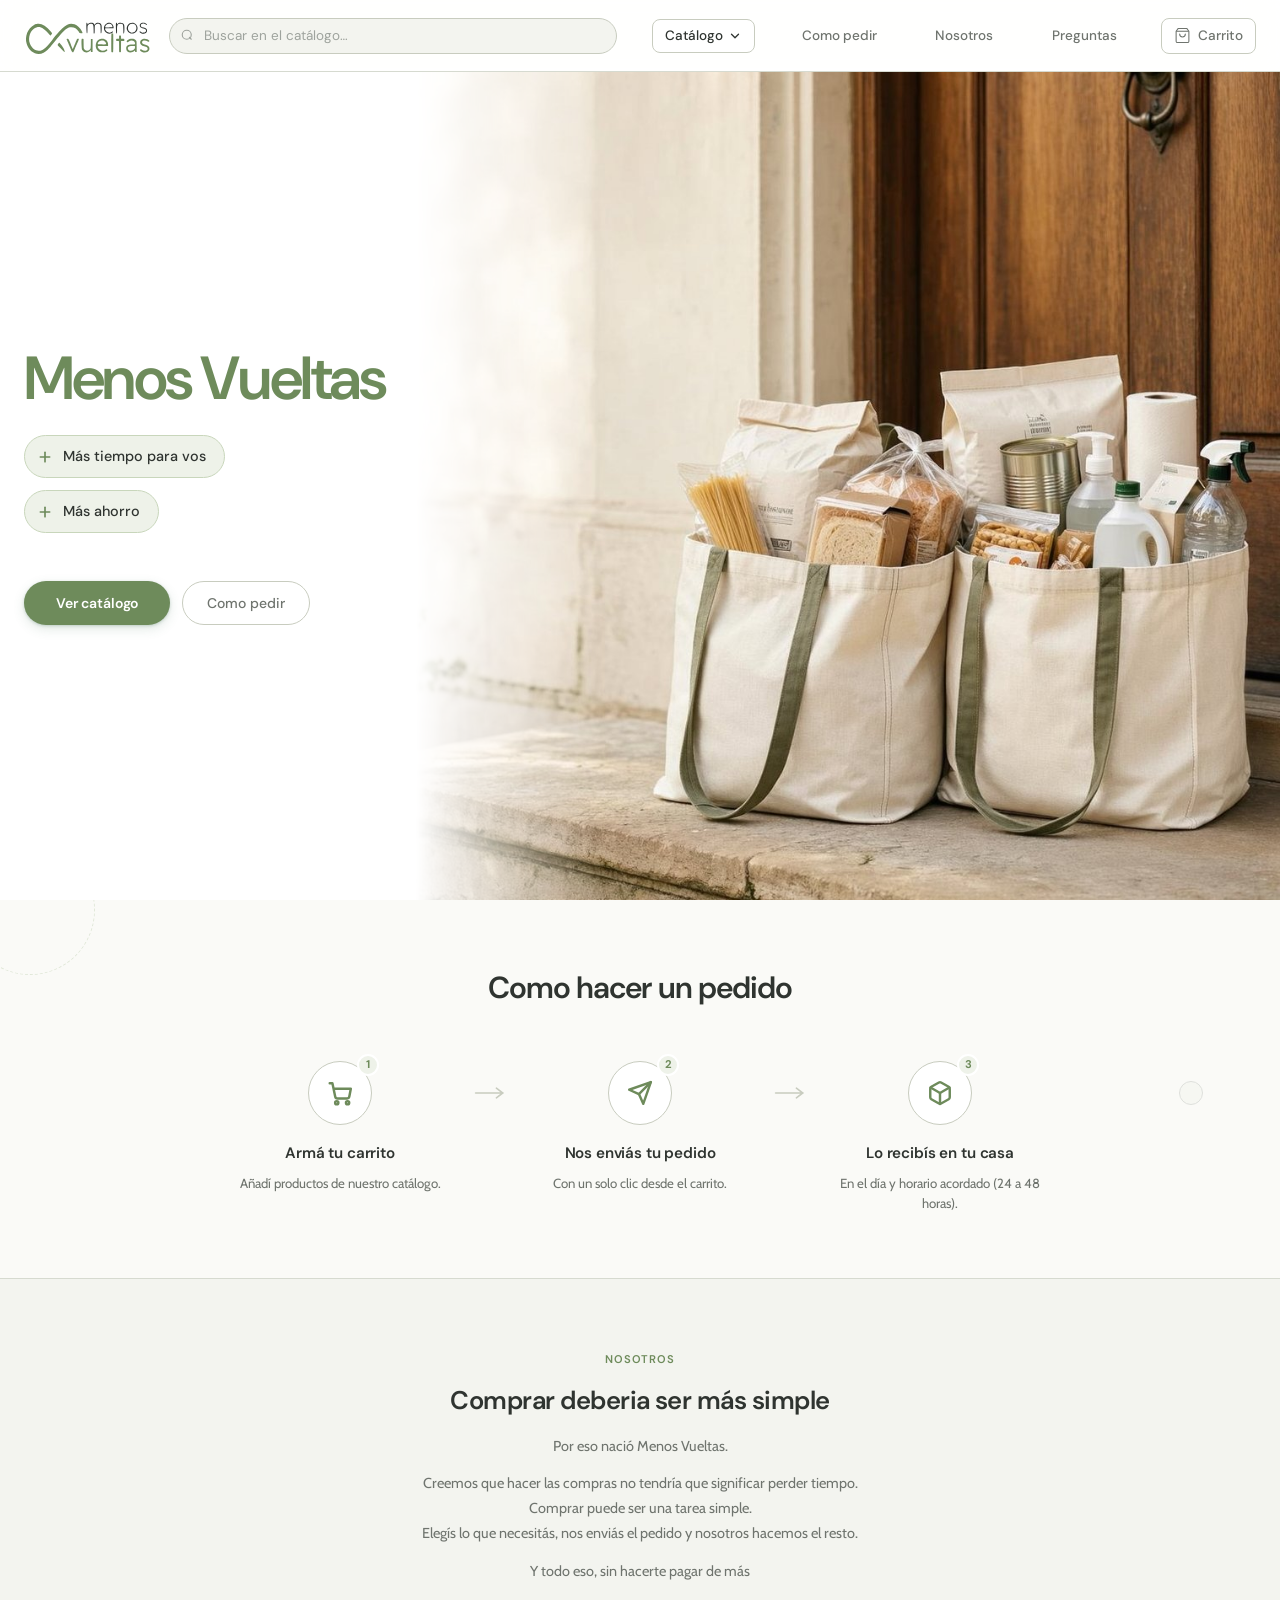
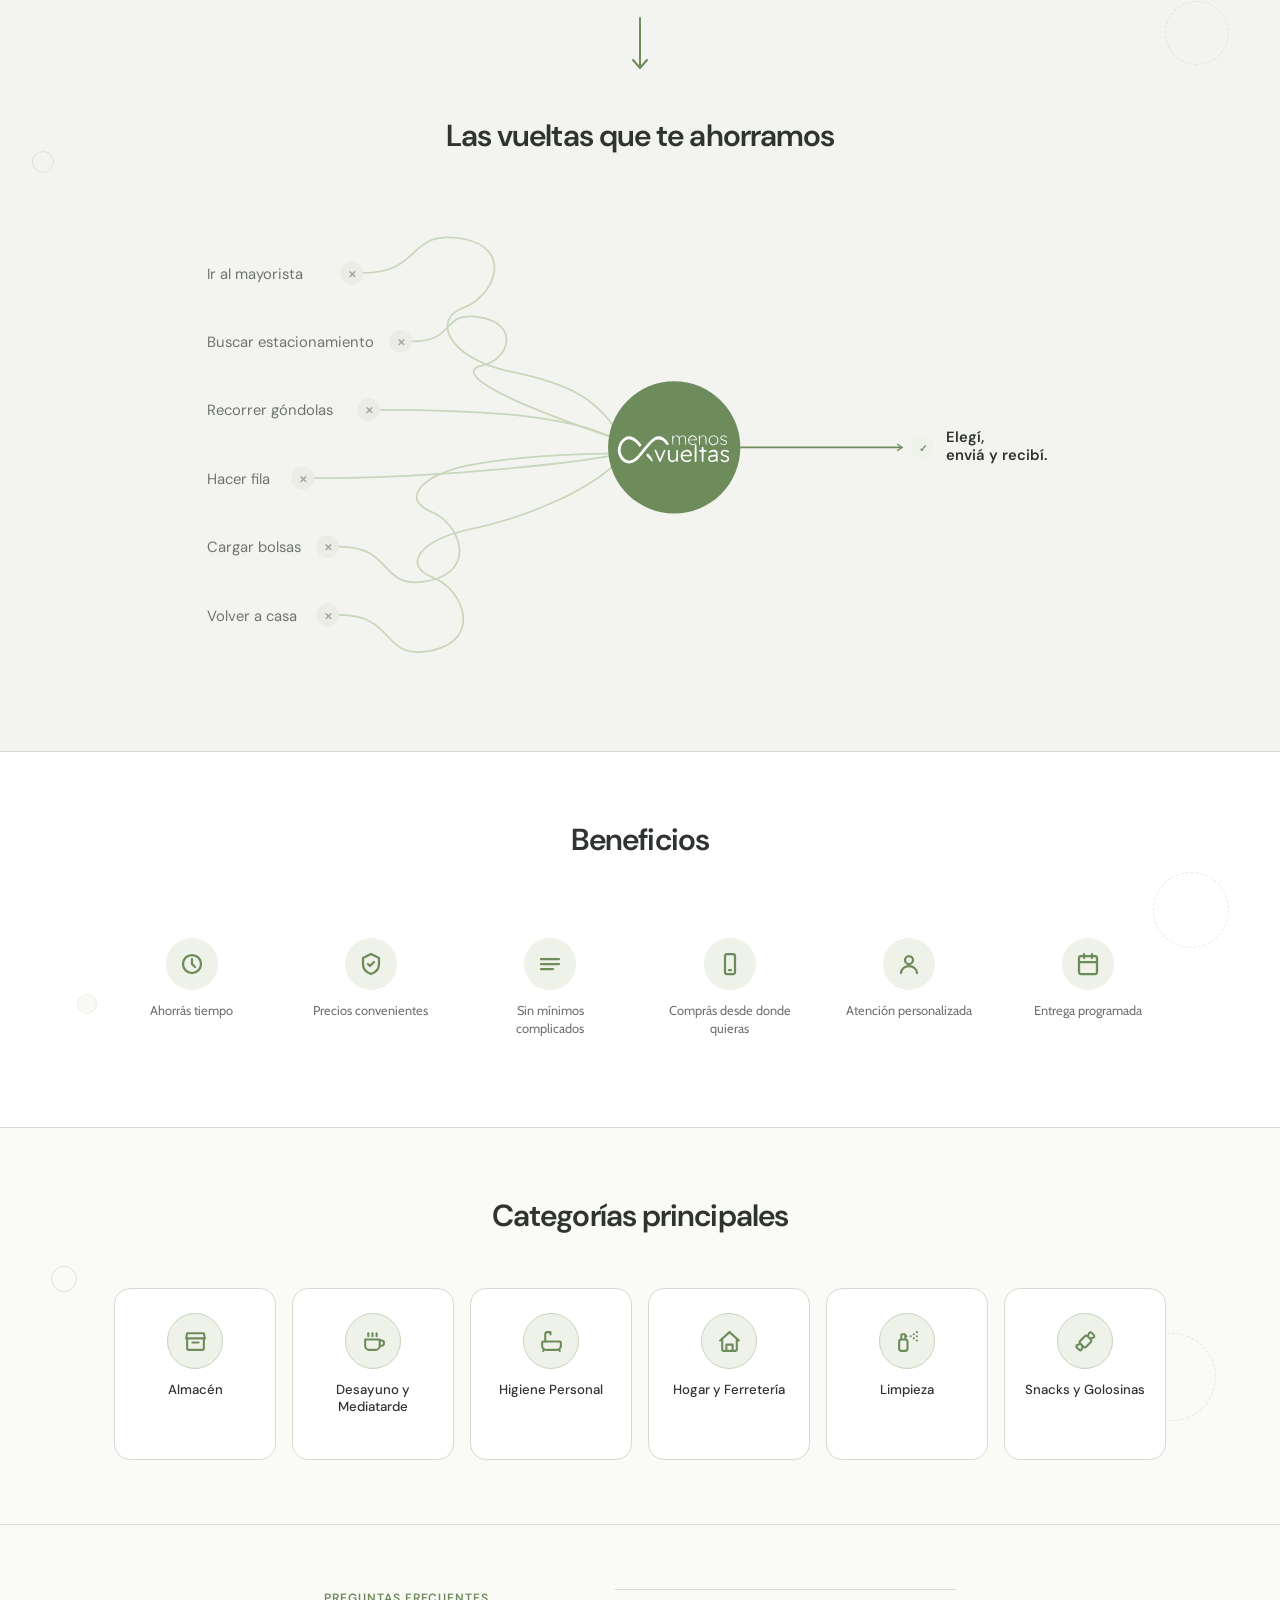
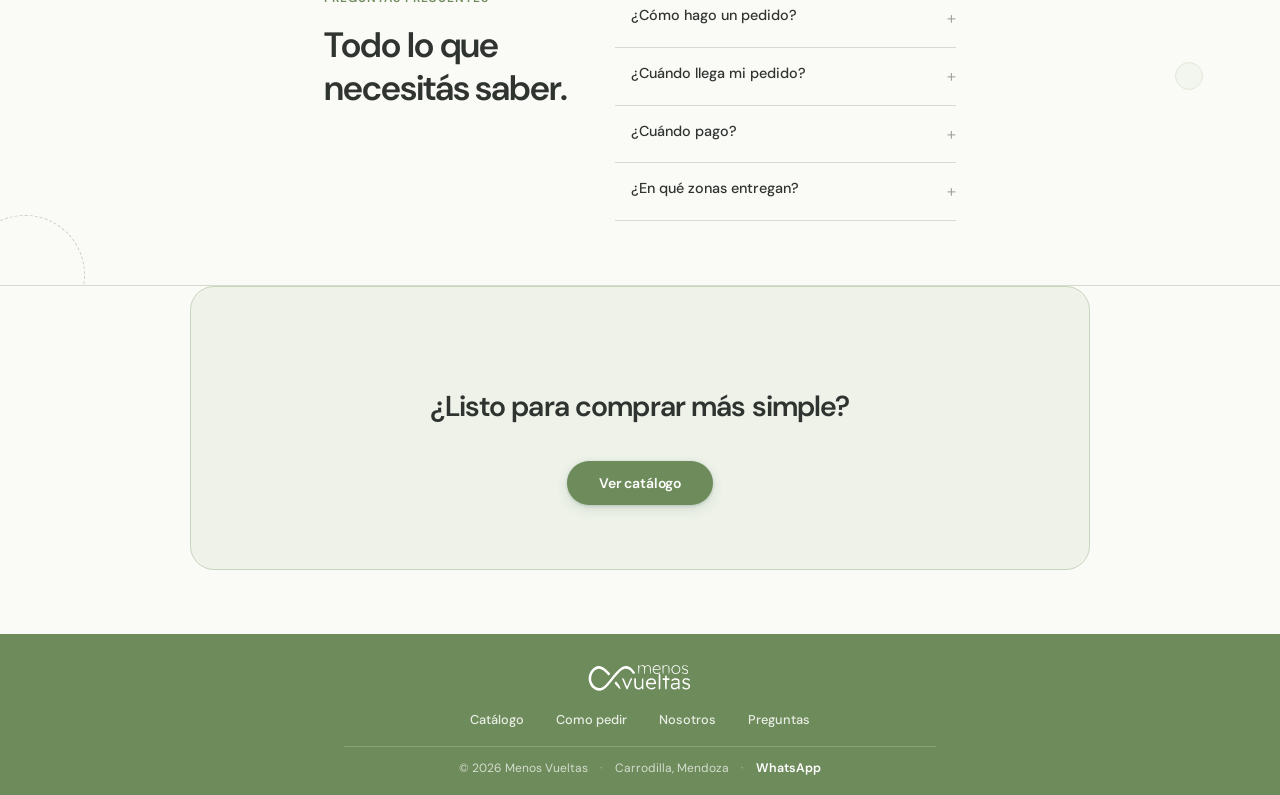
==== commit 7d742a4b: "cambio precios por nueva division + animacion carrito" ====
--- a/index.html
+++ b/index.html
@@ -76,10 +76,6 @@
           <svg viewBox="0 0 24 24" fill="none" stroke="currentColor" stroke-width="2.5" stroke-linecap="round"><line x1="12" y1="5" x2="12" y2="19"/><line x1="5" y1="12" x2="19" y2="12"/></svg>
           Más ahorro
         </span>
-        <span class="hero-pill">
-          <svg viewBox="0 0 24 24" fill="none" stroke="currentColor" stroke-width="2.5" stroke-linecap="round"><line x1="12" y1="5" x2="12" y2="19"/><line x1="5" y1="12" x2="19" y2="12"/></svg>
-          Más fácil
-        </span>
       </div>
       <div class="hero-actions">
         <button class="btn-primary" onclick="mostrarCatalogo()">Ver catálogo</button>
--- a/styles.css
+++ b/styles.css
@@ -1489,18 +1489,34 @@
    CARRITO (drawer lateral en desktop, bottom sheet en mobile)
 ══════════════════════════════════════════════════════ */
 .carrito-overlay {
-  display: none;
+  display: flex;
+  align-items: flex-end;
+  justify-content: center;
   position: fixed;
   inset: 0;
+  background: rgba(0,0,0,0);
+  z-index: 300;
+  backdrop-filter: blur(0px);
+  -webkit-backdrop-filter: blur(0px);
+  opacity: 0;
+  visibility: hidden;
+  transition: opacity 0.28s var(--ease), visibility 0s linear 0.28s,
+              background 0.28s var(--ease), backdrop-filter 0.28s var(--ease);
+  pointer-events: none;
+}
+.carrito-overlay.open {
   background: rgba(0,0,0,.25);
-  z-index: 300;
   backdrop-filter: blur(4px);
   -webkit-backdrop-filter: blur(4px);
-}
-.carrito-overlay.open { display: flex; align-items: flex-end; justify-content: center; }
+  opacity: 1;
+  visibility: visible;
+  transition: opacity 0.28s var(--ease), visibility 0s linear 0s,
+              background 0.28s var(--ease), backdrop-filter 0.28s var(--ease);
+  pointer-events: auto;
+}
 
 @media (min-width: 640px) {
-  .carrito-overlay.open { align-items: flex-start; justify-content: flex-end; }
+  .carrito-overlay { align-items: flex-start; justify-content: flex-end; }
 }
 
 .carrito-panel {
@@ -1513,6 +1529,13 @@
   overflow: hidden;
   border-radius: var(--r4) var(--r4) 0 0;
   box-shadow: var(--s4);
+  transform: translateY(24px);
+  opacity: 0;
+  transition: transform 0.32s var(--ease), opacity 0.28s var(--ease);
+}
+.carrito-overlay.open .carrito-panel {
+  transform: translateY(0);
+  opacity: 1;
 }
 
 @media (min-width: 640px) {
@@ -1522,6 +1545,10 @@
     border-radius: 0;
     border-left: 1px solid var(--line-soft);
     margin-top: 0;
+    transform: translateX(32px);
+  }
+  .carrito-overlay.open .carrito-panel {
+    transform: translateX(0);
   }
 }
 
